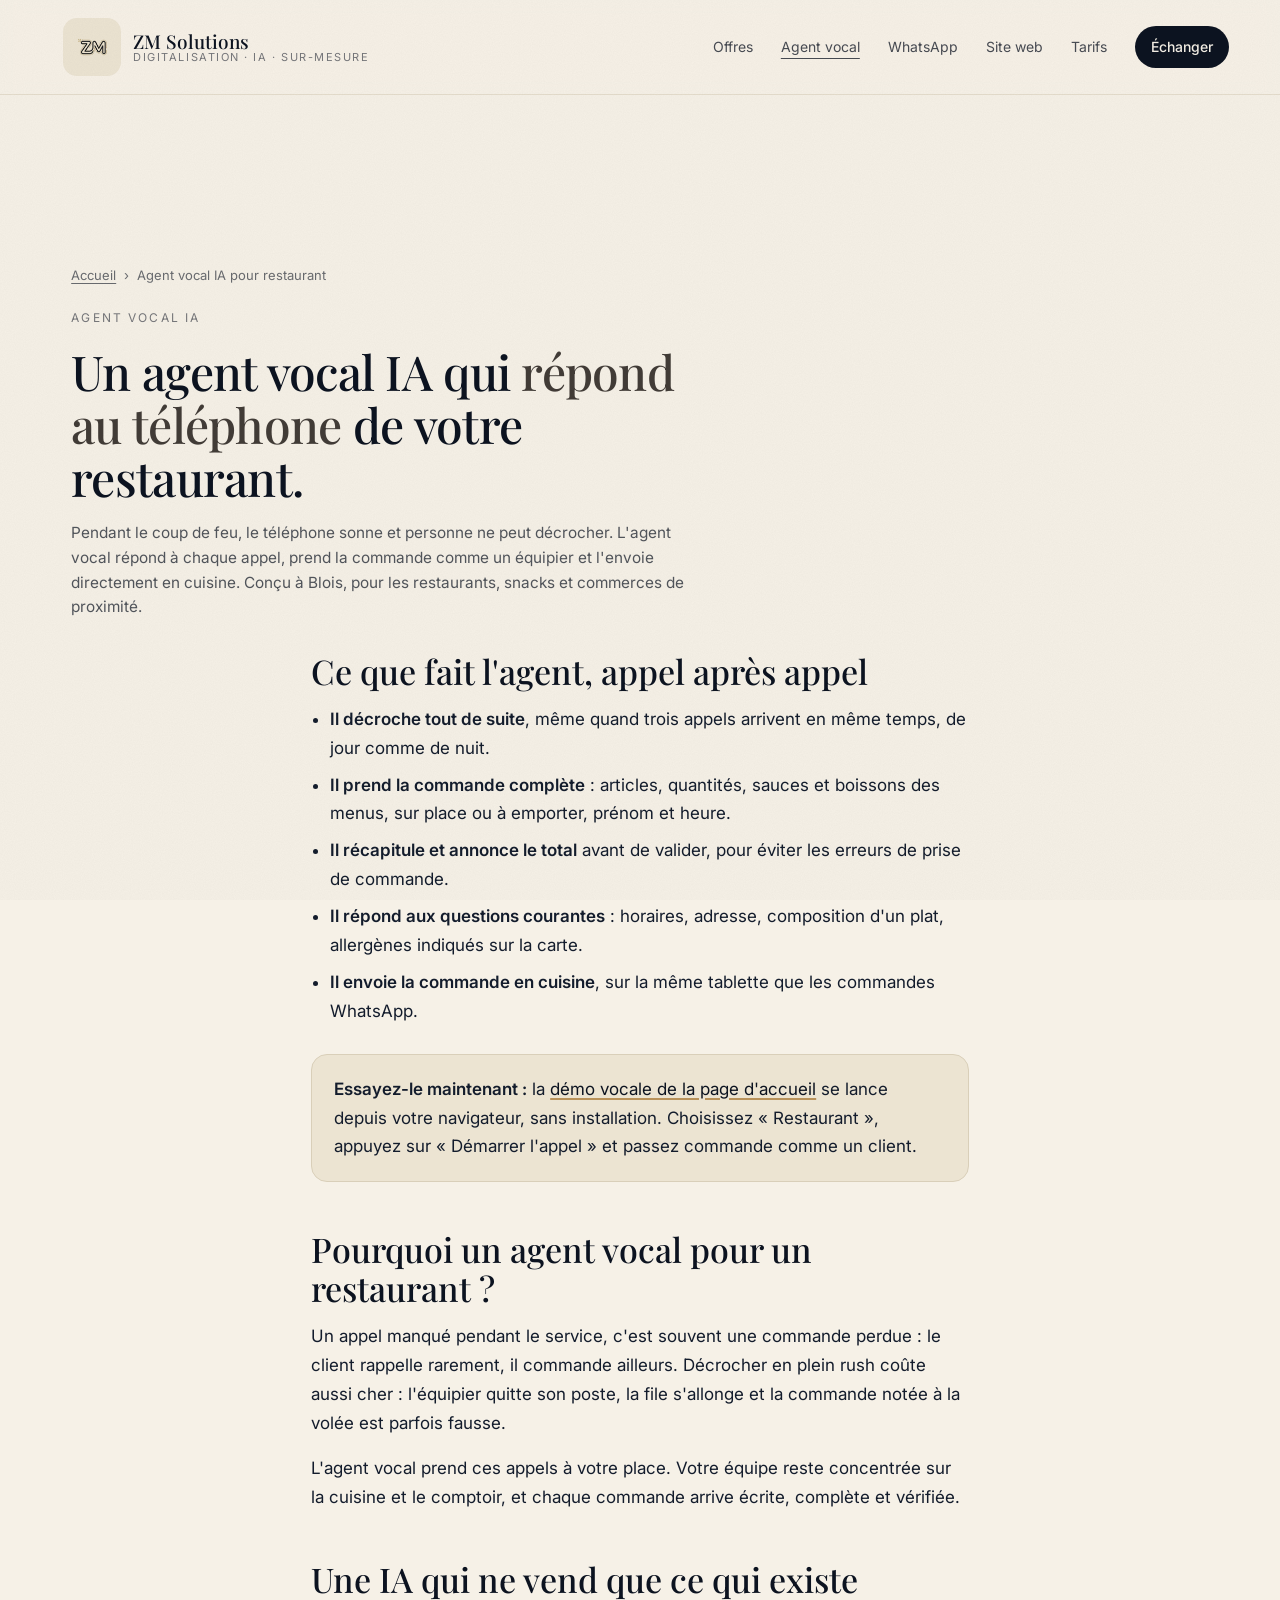
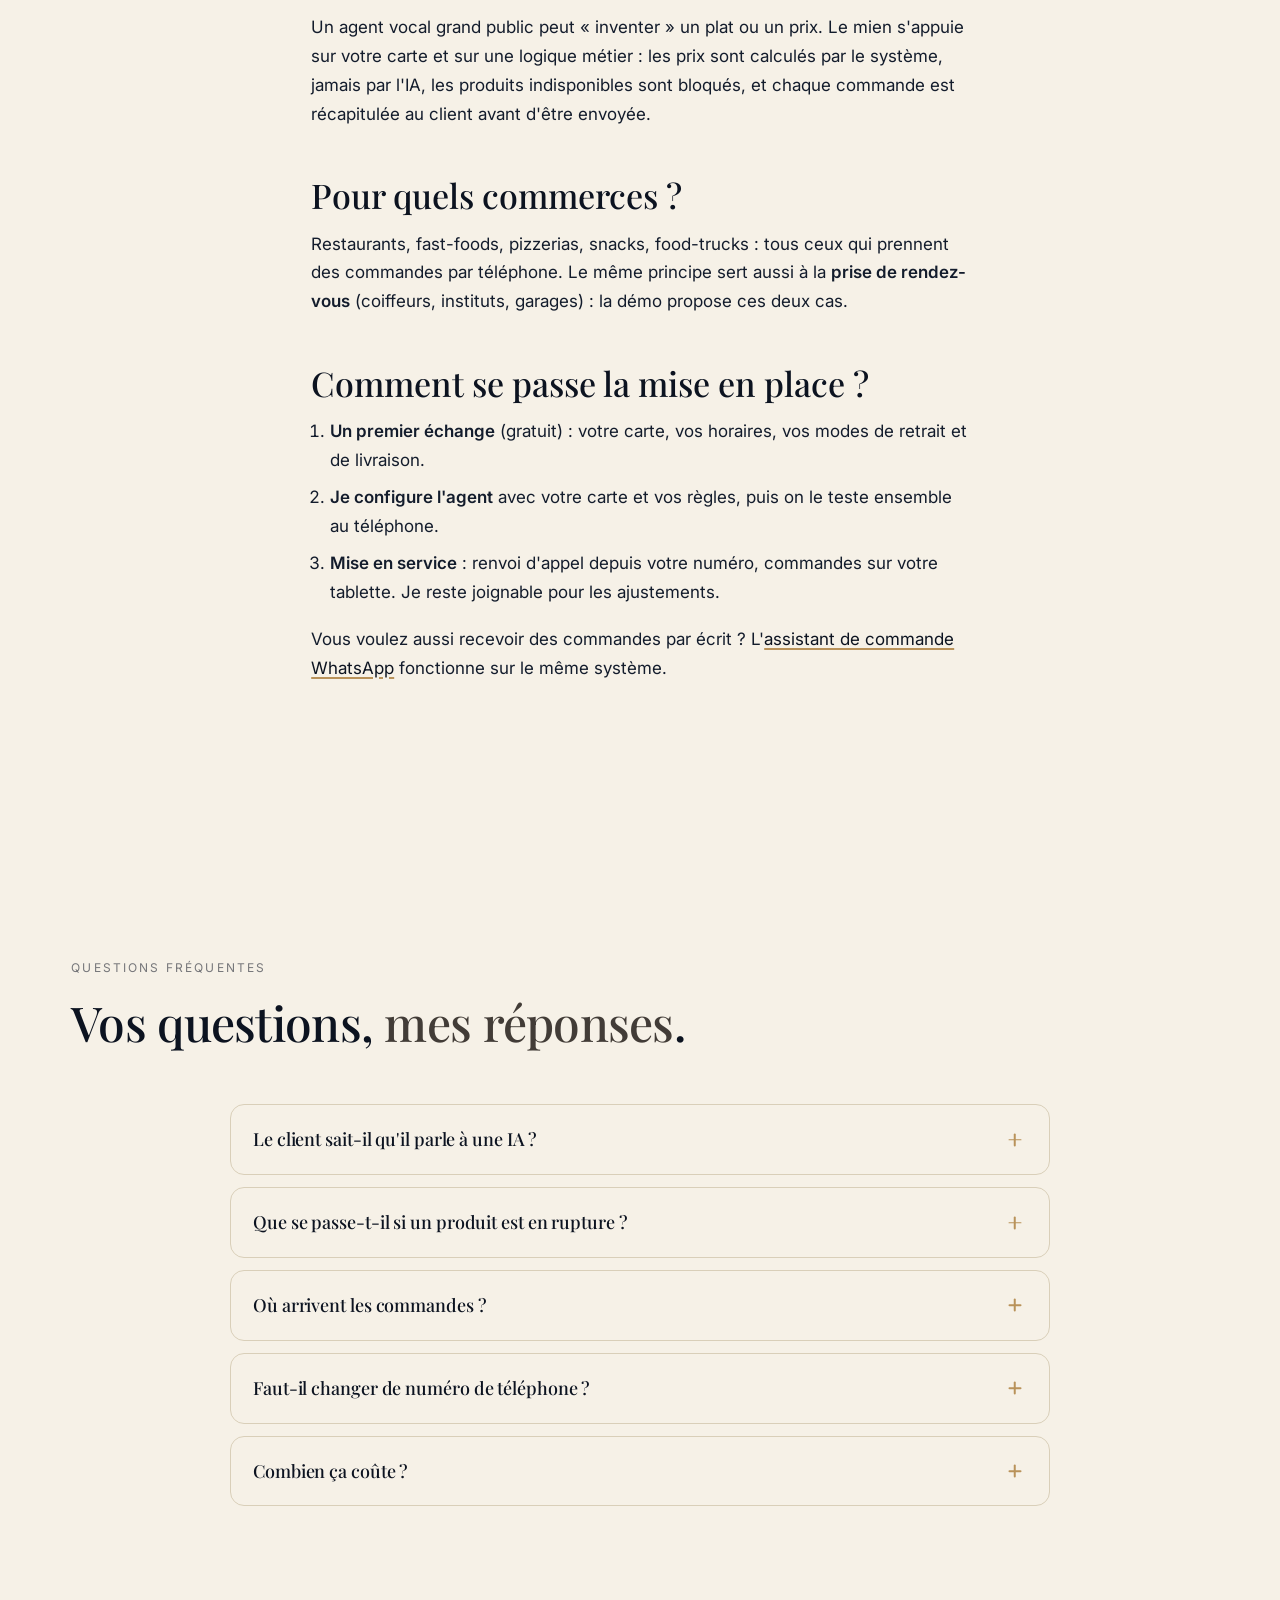
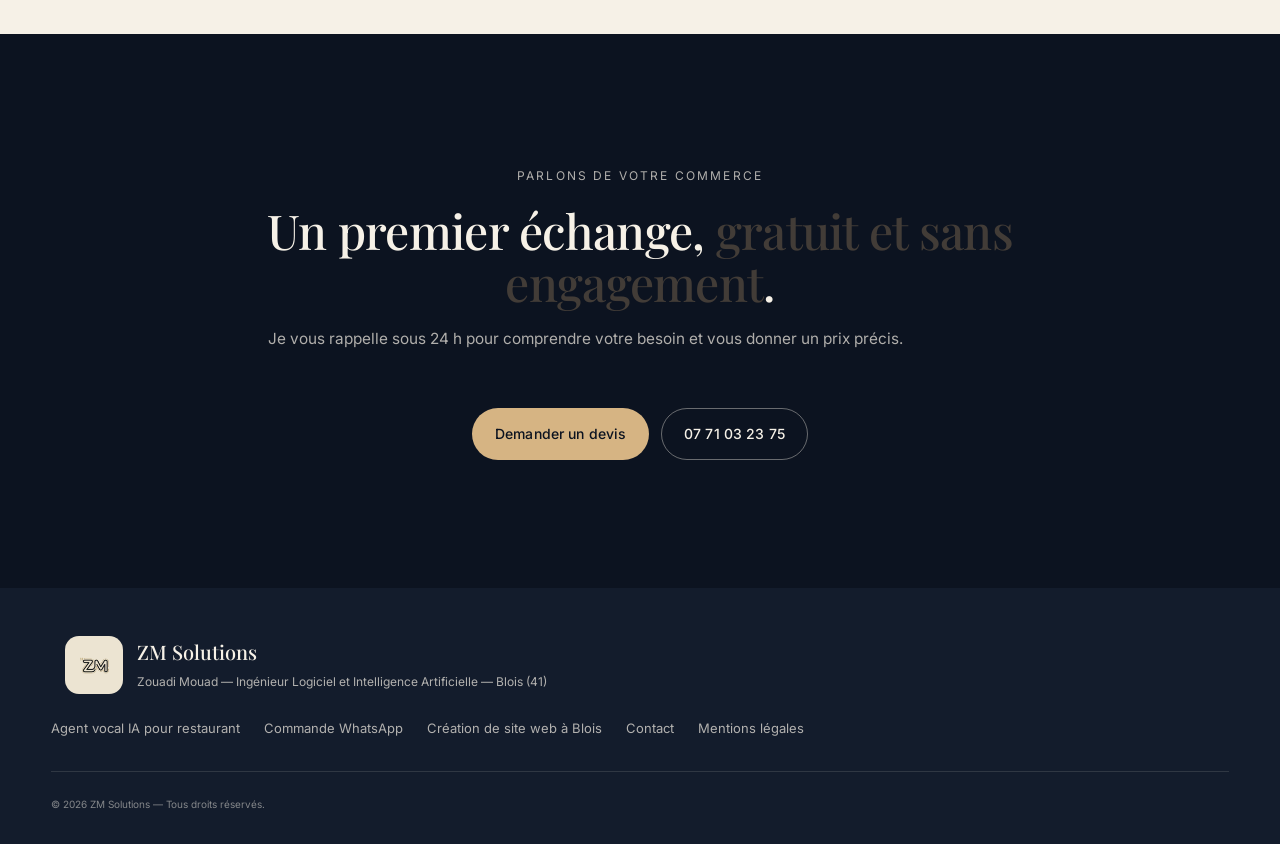
==== agent-vocal-ia-restaurant/index.html @ 65590f78 "Site: working voice demo, lighter home page, dedicated SEO pages - Voice demo: the agent's role is c" ====
<!doctype html>
<html lang="fr">
<head>
  <meta charset="utf-8" />
  <meta name="viewport" content="width=device-width, initial-scale=1" />
  <title>Agent vocal IA pour restaurant à Blois | ZM Solutions</title>
  <meta name="description" content="Un agent vocal IA qui répond au téléphone de votre restaurant 24h/24, prend les commandes et les envoie en cuisine. Démo gratuite en ligne. Blois (41)." />
  <meta name="robots" content="index, follow, max-image-preview:large" />
  <link rel="canonical" href="https://zmsolutions.fr/agent-vocal-ia-restaurant/" />
  <meta name="theme-color" content="#0c1320" />
  <meta property="og:type" content="website" />
  <meta property="og:site_name" content="ZM Solutions" />
  <meta property="og:locale" content="fr_FR" />
  <meta property="og:title" content="Agent vocal IA pour restaurant à Blois | ZM Solutions" />
  <meta property="og:description" content="Un agent vocal IA qui répond au téléphone de votre restaurant 24h/24, prend les commandes et les envoie en cuisine. Démo gratuite en ligne. Blois (41)." />
  <meta property="og:url" content="https://zmsolutions.fr/agent-vocal-ia-restaurant/" />
  <meta property="og:image" content="https://zmsolutions.fr/img/og-image.jpg" />
  <meta property="og:image:width" content="1200" />
  <meta property="og:image:height" content="630" />
  <meta name="twitter:card" content="summary_large_image" />
  <link rel="icon" href="/img/favicon-32.png" type="image/png" sizes="32x32" />
  <link rel="apple-touch-icon" href="/img/apple-touch-icon.png" />
  <link rel="preconnect" href="https://fonts.googleapis.com" />
  <link rel="preconnect" href="https://fonts.gstatic.com" crossorigin />
  <link href="https://fonts.googleapis.com/css2?family=Inter:wght@400;500;600;700&family=Playfair+Display:ital,wght@0,500;0,600;0,700;1,500&display=swap" rel="stylesheet" />
  <link rel="stylesheet" href="/styles/site.css?v=8" />
  <script type="application/ld+json">
{
  "@context": "https://schema.org",
  "@graph": [
    {
      "@type": "BreadcrumbList",
      "itemListElement": [
        {
          "@type": "ListItem",
          "position": 1,
          "name": "Accueil",
          "item": "https://zmsolutions.fr/"
        },
        {
          "@type": "ListItem",
          "position": 2,
          "name": "Agent vocal IA pour restaurant",
          "item": "https://zmsolutions.fr/agent-vocal-ia-restaurant/"
        }
      ]
    },
    {
      "@type": "Service",
      "name": "Agent vocal IA pour restaurant",
      "serviceType": "Agent vocal IA pour restaurant",
      "url": "https://zmsolutions.fr/agent-vocal-ia-restaurant/",
      "description": "Un agent vocal IA qui répond au téléphone de votre restaurant 24h/24, prend les commandes et les envoie en cuisine. Démo gratuite en ligne. Blois (41).",
      "provider": {
        "@type": "ProfessionalService",
        "name": "ZM Solutions",
        "url": "https://zmsolutions.fr/",
        "telephone": "+33771032375",
        "address": {
          "@type": "PostalAddress",
          "addressLocality": "Blois",
          "postalCode": "41000",
          "addressCountry": "FR"
        }
      },
      "areaServed": [
        {
          "@type": "City",
          "name": "Blois"
        },
        {
          "@type": "AdministrativeArea",
          "name": "Loir-et-Cher"
        },
        {
          "@type": "Country",
          "name": "France"
        }
      ]
    },
    {
      "@type": "FAQPage",
      "mainEntity": [
        {
          "@type": "Question",
          "name": "Le client sait-il qu'il parle à une IA&nbsp;?",
          "acceptedAnswer": {
            "@type": "Answer",
            "text": "Oui, et c'est voulu&nbsp;: l'agent se présente comme l'assistant du restaurant. La voix est naturelle et il comprend les phrases du quotidien («&nbsp;un menu tenders avec un coca, à emporter pour 20 h&nbsp;»). S'il ne comprend pas, il reformule ou propose de passer la main à l'équipe."
          }
        },
        {
          "@type": "Question",
          "name": "Que se passe-t-il si un produit est en rupture&nbsp;?",
          "acceptedAnswer": {
            "@type": "Answer",
            "text": "L'agent lit la carte tenue à jour. Un produit marqué indisponible n'est jamais proposé ni vendu&nbsp;: il propose une alternative de la carte."
          }
        },
        {
          "@type": "Question",
          "name": "Où arrivent les commandes&nbsp;?",
          "acceptedAnswer": {
            "@type": "Answer",
            "text": "Sur la tablette ou le téléphone de l'équipe (groupe Telegram), avec le détail, les options, le prénom et l'heure. L'équipe fait avancer la commande d'un bouton («&nbsp;prête&nbsp;», «&nbsp;récupérée&nbsp;»)."
          }
        },
        {
          "@type": "Question",
          "name": "Faut-il changer de numéro de téléphone&nbsp;?",
          "acceptedAnswer": {
            "@type": "Answer",
            "text": "Non. Votre numéro actuel renvoie vers l'agent, par exemple quand la ligne est occupée ou en dehors des heures où l'équipe décroche. Vous choisissez quand l'agent prend le relais."
          }
        },
        {
          "@type": "Question",
          "name": "Combien ça coûte&nbsp;?",
          "acceptedAnswer": {
            "@type": "Answer",
            "text": "Le prix dépend du volume d'appels et des fonctionnalités voulues. Vous pouvez acheter l'outil ou le louer au mois&nbsp;; je vous donne un prix précis après un premier échange gratuit."
          }
        }
      ]
    }
  ]
}
  </script>
</head>
<body>
  <div class="grain" aria-hidden="true"></div>

  <header class="nav" id="nav">
    <a href="/" class="nav__brand" aria-label="ZM Solutions, accueil">
      <picture><source srcset="/img/logo.webp" type="image/webp" /><img src="/img/logo.png" alt="" class="nav__logo" width="176" height="96" /></picture>
      <span class="nav__wordmark">
        <span class="nav__wordmark-main">ZM Solutions</span>
        <span class="nav__wordmark-sub">Digitalisation · IA · Sur-mesure</span>
      </span>
    </a>
    <nav class="nav__links" aria-label="Navigation principale">
      <a href="/#valeur">Offres</a>
      <a href="/agent-vocal-ia-restaurant/" aria-current="page">Agent vocal</a>
      <a href="/commande-whatsapp-restaurant/">WhatsApp</a>
      <a href="/creation-site-web-blois/">Site web</a>
      <a href="/#tarifs">Tarifs</a>
      <a href="/#contact" class="nav__cta">Échanger</a>
    </nav>
    <button class="nav__burger" aria-label="Menu" aria-expanded="false">
      <span></span><span></span><span></span>
    </button>
  </header>

  <main id="top">
    <section class="section page-hero">
      <nav class="crumbs" aria-label="Fil d'Ariane"><a href="/">Accueil</a> <span aria-hidden="true">›</span> <span>Agent vocal IA pour restaurant</span></nav>
      <span class="eyebrow">Agent vocal IA</span>
      <h1 class="section__title">Un agent vocal IA qui <em>répond au téléphone</em> de votre restaurant.</h1>
      <p class="section__sub">Pendant le coup de feu, le téléphone sonne et personne ne peut décrocher. L'agent vocal répond à chaque appel, prend la commande comme un équipier et l'envoie directement en cuisine. Conçu à Blois, pour les restaurants, snacks et commerces de proximité.</p>
    </section>

    <article class="section prose">
<h2>Ce que fait l'agent, appel après appel</h2>
      <ul>
        <li><strong>Il décroche tout de suite</strong>, même quand trois appels arrivent en même temps, de jour comme de nuit.</li>
        <li><strong>Il prend la commande complète</strong>&nbsp;: articles, quantités, sauces et boissons des menus, sur place ou à emporter, prénom et heure.</li>
        <li><strong>Il récapitule et annonce le total</strong> avant de valider, pour éviter les erreurs de prise de commande.</li>
        <li><strong>Il répond aux questions courantes</strong>&nbsp;: horaires, adresse, composition d'un plat, allergènes indiqués sur la carte.</li>
        <li><strong>Il envoie la commande en cuisine</strong>, sur la même tablette que les commandes WhatsApp.</li>
      </ul>

      <div class="callout">
        <p><strong>Essayez-le maintenant&nbsp;:</strong> la <a href="/#agent">démo vocale de la page d'accueil</a> se lance depuis votre navigateur, sans installation. Choisissez «&nbsp;Restaurant&nbsp;», appuyez sur «&nbsp;Démarrer l'appel&nbsp;» et passez commande comme un client.</p>
      </div>

      <h2>Pourquoi un agent vocal pour un restaurant&nbsp;?</h2>
      <p>Un appel manqué pendant le service, c'est souvent une commande perdue&nbsp;: le client rappelle rarement, il commande ailleurs. Décrocher en plein rush coûte aussi cher&nbsp;: l'équipier quitte son poste, la file s'allonge et la commande notée à la volée est parfois fausse.</p>
      <p>L'agent vocal prend ces appels à votre place. Votre équipe reste concentrée sur la cuisine et le comptoir, et chaque commande arrive écrite, complète et vérifiée.</p>

      <h2>Une IA qui ne vend que ce qui existe</h2>
      <p>Un agent vocal grand public peut «&nbsp;inventer&nbsp;» un plat ou un prix. Le mien s'appuie sur votre carte et sur une logique métier&nbsp;: les prix sont calculés par le système, jamais par l'IA, les produits indisponibles sont bloqués, et chaque commande est récapitulée au client avant d'être envoyée.</p>

      <h2>Pour quels commerces&nbsp;?</h2>
      <p>Restaurants, fast-foods, pizzerias, snacks, food-trucks&nbsp;: tous ceux qui prennent des commandes par téléphone. Le même principe sert aussi à la <strong>prise de rendez-vous</strong> (coiffeurs, instituts, garages)&nbsp;: la démo propose ces deux cas.</p>

      <h2>Comment se passe la mise en place&nbsp;?</h2>
      <ol>
        <li><strong>Un premier échange</strong> (gratuit)&nbsp;: votre carte, vos horaires, vos modes de retrait et de livraison.</li>
        <li><strong>Je configure l'agent</strong> avec votre carte et vos règles, puis on le teste ensemble au téléphone.</li>
        <li><strong>Mise en service</strong>&nbsp;: renvoi d'appel depuis votre numéro, commandes sur votre tablette. Je reste joignable pour les ajustements.</li>
      </ol>
      <p>Vous voulez aussi recevoir des commandes par écrit&nbsp;? L'<a href="/commande-whatsapp-restaurant/">assistant de commande WhatsApp</a> fonctionne sur le même système.</p>
    </article>

    <section class="section" id="faq">
      <div class="section__head"><span class="eyebrow">Questions fréquentes</span><h2 class="section__title">Vos questions, <em>mes réponses</em>.</h2></div>
      <div class="faq">
        <details class="faq__item">
          <summary class="faq__q">Le client sait-il qu'il parle à une IA&nbsp;? <span class="faq__icon" aria-hidden="true"></span></summary>
          <p class="faq__a">Oui, et c'est voulu&nbsp;: l'agent se présente comme l'assistant du restaurant. La voix est naturelle et il comprend les phrases du quotidien («&nbsp;un menu tenders avec un coca, à emporter pour 20 h&nbsp;»). S'il ne comprend pas, il reformule ou propose de passer la main à l'équipe.</p>
        </details>
        <details class="faq__item">
          <summary class="faq__q">Que se passe-t-il si un produit est en rupture&nbsp;? <span class="faq__icon" aria-hidden="true"></span></summary>
          <p class="faq__a">L'agent lit la carte tenue à jour. Un produit marqué indisponible n'est jamais proposé ni vendu&nbsp;: il propose une alternative de la carte.</p>
        </details>
        <details class="faq__item">
          <summary class="faq__q">Où arrivent les commandes&nbsp;? <span class="faq__icon" aria-hidden="true"></span></summary>
          <p class="faq__a">Sur la tablette ou le téléphone de l'équipe (groupe Telegram), avec le détail, les options, le prénom et l'heure. L'équipe fait avancer la commande d'un bouton («&nbsp;prête&nbsp;», «&nbsp;récupérée&nbsp;»).</p>
        </details>
        <details class="faq__item">
          <summary class="faq__q">Faut-il changer de numéro de téléphone&nbsp;? <span class="faq__icon" aria-hidden="true"></span></summary>
          <p class="faq__a">Non. Votre numéro actuel renvoie vers l'agent, par exemple quand la ligne est occupée ou en dehors des heures où l'équipe décroche. Vous choisissez quand l'agent prend le relais.</p>
        </details>
        <details class="faq__item">
          <summary class="faq__q">Combien ça coûte&nbsp;? <span class="faq__icon" aria-hidden="true"></span></summary>
          <p class="faq__a">Le prix dépend du volume d'appels et des fonctionnalités voulues. Vous pouvez acheter l'outil ou le louer au mois&nbsp;; je vous donne un prix précis après un premier échange gratuit.</p>
        </details>
      </div>
    </section>

    <section class="section section--dark page-cta">
      <div class="section__head">
        <span class="eyebrow">Parlons de votre commerce</span>
        <h2 class="section__title">Un premier échange, <em>gratuit et sans engagement</em>.</h2>
        <p class="section__sub">Je vous rappelle sous 24&nbsp;h pour comprendre votre besoin et vous donner un prix précis.</p>
      </div>
      <div class="page-cta__actions">
        <a href="/#contact" class="btn btn--primary">Demander un devis</a>
        <a href="tel:+33771032375" class="btn btn--ghost">07 71 03 23 75</a>
      </div>
    </section>
  </main>

  <footer class="footer">
    <div class="footer__top">
      <div class="footer__brand">
        <picture><source srcset="/img/logo.webp" type="image/webp" /><img src="/img/logo.png" alt="" width="176" height="96" loading="lazy" /></picture>
        <div>
          <strong>ZM Solutions</strong>
          <span>Zouadi Mouad — Ingénieur Logiciel et Intelligence Artificielle — Blois (41)</span>
        </div>
      </div>
      <nav class="footer__nav" aria-label="Pied de page">
        <a href="/agent-vocal-ia-restaurant/">Agent vocal IA pour restaurant</a>
        <a href="/commande-whatsapp-restaurant/">Commande WhatsApp</a>
        <a href="/creation-site-web-blois/">Création de site web à Blois</a>
        <a href="/#contact">Contact</a>
        <a href="/mentions-legales/">Mentions légales</a>
      </nav>
    </div>
    <div class="footer__bottom">
      <small>© <span id="year"></span> ZM Solutions — Tous droits réservés.</small>
    </div>
  </footer>
  <script type="module" src="/scripts/page.js?v=8"></script>
</body>
</html>
---- styles/site.css ----
/* Genere par tools/build.py depuis styles/main.css : ne pas modifier a la main. */
:root{--ink: #0c1320;--ink-2: #131c2c;--ink-3: #1c2740;--paper: #f6f1e7;--paper-2: #ece4d2;--line: #d9cfb9;--gold: #b9925a;--gold-2: #d6b483;--rose: #c46a5b;--green: #6b8a5a;--red: #b04a3a;--amber: #c98a2b;--serif: 'Playfair Display','EB Garamond',Georgia,serif;--sans: 'Inter',-apple-system,BlinkMacSystemFont,'Segoe UI',sans-serif;--maxw: 1240px;--pad: clamp(20px,4vw,56px);--r: 14px;--r-lg: 22px;--ease: cubic-bezier(.2,.7,.2,1)}*{box-sizing: border-box}html{scroll-behavior: smooth;-webkit-text-size-adjust: 100%;overflow-x: hidden}body{margin: 0;font-family: var(--sans);font-size: 16px;line-height: 1.6;color: var(--ink);background: var(--paper);-webkit-font-smoothing: antialiased;text-rendering: optimizeLegibility;overflow-x: hidden;width: 100%}img{max-width: 100%;height: auto;display: block}a{color: inherit;text-decoration: none}button{font-family: inherit;cursor: pointer}::selection{background: var(--ink);color: var(--paper)}.grain{pointer-events: none;position: fixed;inset: 0;z-index: 9999;opacity: .035;mix-blend-mode: multiply;background-image: url("data:image/svg+xml;utf8,<svg xmlns='http://www.w3.org/2000/svg' width='180' height='180'><filter id='n'><feTurbulence type='fractalNoise' baseFrequency='0.9' numOctaves='2' stitchTiles='stitch'/><feColorMatrix values='0 0 0 0 0  0 0 0 0 0  0 0 0 0 0  0 0 0 .9 0'/></filter><rect width='100%' height='100%' filter='url(%23n)'/></svg>")}.dot{width: 8px;height: 8px;border-radius: 50%;background: var(--ink);display: inline-block}.dot--live{background: var(--green);animation: pulse 2.2s infinite}.dot--idle{background: color-mix(in oklab,var(--ink) 30%,transparent)}.dot--call{background: var(--rose);animation: pulse 1.4s infinite}@keyframes pulse{0%{box-shadow: 0 0 0 0 color-mix(in oklab,currentColor 50%,transparent)}70%{box-shadow: 0 0 0 10px transparent}100%{box-shadow: 0 0 0 0 transparent}}.reveal{opacity: 0;transform: translateY(24px);transition: opacity .8s var(--ease),transform .8s var(--ease)}.reveal.is-in{opacity: 1;transform: none}picture{display: contents}.btn{display: inline-flex;align-items: center;gap: 10px;padding: 14px 22px;border-radius: 999px;font-size: 14px;font-weight: 500;letter-spacing: .01em;border: 1px solid transparent;transition: transform .3s var(--ease),background .3s var(--ease),color .3s var(--ease),border-color .3s var(--ease);will-change: transform}.btn:hover{transform: translateY(-1px)}.btn:active{transform: translateY(0)}.btn__icon{display: inline-flex;width: 18px;height: 18px}.btn__icon svg{width: 100%;height: 100%}.btn--primary{background: var(--ink);color: var(--paper)}.btn--primary:hover{background: var(--ink-3)}.btn--ghost{background: transparent;color: var(--ink);border-color: color-mix(in oklab,var(--ink) 25%,transparent)}.btn--ghost:hover{border-color: var(--ink)}.btn--round{padding: 14px 18px}.btn--mini{padding: 8px 12px;font-size: 12px;background: var(--ink);color: var(--paper);border-radius: 8px}.btn--mini-ghost{background: transparent;color: var(--ink);border: 1px solid var(--line)}.btn--mini-ghost:hover{border-color: var(--ink)}.btn[disabled]{opacity: .35;cursor: not-allowed}.nav{position: sticky;top: 0;z-index: 100;display: flex;align-items: center;justify-content: space-between;padding: 18px var(--pad);background: color-mix(in oklab,var(--paper) 88%,transparent);backdrop-filter: saturate(140%) blur(10px);-webkit-backdrop-filter: saturate(140%) blur(10px);border-bottom: 1px solid color-mix(in oklab,var(--line) 60%,transparent)}.nav__brand{display: flex;align-items: center;gap: 12px}.nav__logo{width: 58px;height: 58px;border-radius: 14px;background: var(--paper-2);padding: 6px;object-fit: contain}.nav__wordmark{display: flex;flex-direction: column;line-height: 1.1}.nav__wordmark-main{font-family: var(--serif);font-weight: 500;font-size: 19px}.nav__wordmark-sub{font-size: 11px;letter-spacing: .14em;text-transform: uppercase;color: color-mix(in oklab,var(--ink) 55%,transparent)}.nav__links{display: flex;align-items: center;gap: 28px}.nav__links a{font-size: 14px;position: relative;color: color-mix(in oklab,var(--ink) 75%,transparent);transition: color .25s var(--ease)}.nav__links a::after{content: "";position: absolute;left: 0;right: 0;bottom: -6px;height: 1px;background: var(--ink);transform: scaleX(0);transform-origin: left;transition: transform .35s var(--ease)}.nav__links a:hover{color: var(--ink)}.nav__links a:hover::after{transform: scaleX(1)}.nav__cta{background: var(--ink);color: var(--paper) !important;padding: 10px 16px;border-radius: 999px;font-weight: 500}.nav__cta::after{display: none}.nav__cta:hover{background: var(--ink-3)}.nav__burger{display: none;background: none;border: 0;padding: 8px;flex-direction: column;gap: 4px}.nav__burger span{width: 22px;height: 1.5px;background: var(--ink)}.section{padding: clamp(72px,10vw,140px) var(--pad);max-width: var(--maxw);margin: 0 auto}.section--wide{max-width: 1440px}.section--dark{background: var(--ink);color: var(--paper);max-width: none;padding-left: var(--pad);padding-right: var(--pad)}.section--soft{background: var(--paper-2);max-width: none}.section--dark>*,.section--soft>*{max-width: var(--maxw);margin-left: auto;margin-right: auto}.section--dark .eyebrow,.section--dark .section__sub{color: color-mix(in oklab,var(--paper) 70%,transparent)}.section__head{max-width: 760px;margin-bottom: 56px}.eyebrow{display: inline-block;font-size: 12px;letter-spacing: .18em;text-transform: uppercase;color: color-mix(in oklab,var(--ink) 55%,transparent);margin-bottom: 18px}.eyebrow--small{margin-bottom: 10px}.section__title{font-family: var(--serif);font-weight: 500;font-size: clamp(28px,4vw,48px);line-height: 1.1;letter-spacing: -0.015em;margin: 0 0 18px}.section__title em{font-style: normal;font-weight: 500;color: color-mix(in oklab,var(--ink) 65%,var(--gold))}.section__sub{font-size: clamp(15px,1.2vw,17px);color: color-mix(in oklab,var(--ink) 70%,transparent);max-width: 65ch;margin: 0}.footer{padding: 48px var(--pad) 32px;background: var(--ink-2);color: color-mix(in oklab,var(--paper) 70%,transparent)}.footer__top{display: flex;justify-content: space-between;align-items: center;gap: 24px;flex-wrap: wrap;max-width: var(--maxw);margin: 0 auto;padding-bottom: 32px;border-bottom: 1px solid color-mix(in oklab,var(--paper) 12%,transparent)}.footer__brand{display: flex;align-items: center;gap: 14px}.footer__brand img{width: 58px;height: 58px;border-radius: 14px;background: var(--paper-2);padding: 6px;object-fit: contain}.footer__brand strong{font-family: var(--serif);font-weight: 500;font-size: 20px;color: var(--paper);display: block}.footer__brand span{font-size: 12px}.footer__nav{display: flex;gap: 24px;flex-wrap: wrap}.footer__nav a{font-size: 13px;transition: color .25s var(--ease)}.footer__nav a:hover{color: var(--paper)}.footer__bottom{display: flex;justify-content: space-between;gap: 16px;flex-wrap: wrap;max-width: var(--maxw);margin: 24px auto 0;font-size: 12px;color: color-mix(in oklab,var(--paper) 50%,transparent)}.amp{font-family: var(--sans);font-style: normal;font-weight: inherit}.field{display: flex;flex-direction: column;gap: 6px}.field--full{grid-column: 1 / -1}.field label{font-size: 11px;letter-spacing: .14em;text-transform: uppercase;color: color-mix(in oklab,var(--paper) 55%,transparent)}.field input,.field textarea{background: transparent;border: 0;border-bottom: 1px solid color-mix(in oklab,var(--paper) 25%,transparent);padding: 10px 0;color: var(--paper);font: inherit;font-size: 15px;transition: border-color .25s var(--ease)}.field input:focus,.field textarea:focus{outline: none;border-bottom-color: var(--gold)}.field textarea{resize: vertical;min-height: 80px}.field input:invalid:not(:placeholder-shown){border-bottom-color: var(--rose)}.field__actions{display: flex;justify-content: space-between;align-items: center;gap: 16px;flex-wrap: wrap;margin-top: 6px}.check{display: inline-flex;gap: 10px;align-items: flex-start;font-size: 13px;cursor: pointer;color: color-mix(in oklab,var(--paper) 70%,transparent)}.check input{accent-color: var(--gold);margin-top: 2px}.modal{position: fixed;inset: 0;z-index: 1000;display: flex;align-items: center;justify-content: center;padding: 20px;visibility: hidden;opacity: 0;transition: opacity .25s var(--ease),visibility .25s}.modal.is-open{visibility: visible;opacity: 1}.modal__backdrop{position: absolute;inset: 0;background: color-mix(in oklab,var(--ink) 65%,transparent);backdrop-filter: blur(4px)}.modal__panel{position: relative;background: var(--paper);border-radius: var(--r-lg);border: 1px solid var(--line);width: 100%;max-width: 520px;max-height: calc(100vh - 40px);overflow-y: auto;box-shadow: 0 50px 100px -30px rgba(0,0,0,.4);transform: translateY(20px) scale(.98);transition: transform .3s var(--ease)}.modal.is-open .modal__panel{transform: none}.modal__head{display: flex;align-items: center;justify-content: space-between;padding: 22px 24px;border-bottom: 1px solid var(--line)}.modal__head h3{margin: 0;font-family: var(--serif);font-weight: 500;font-size: 22px;letter-spacing: -0.005em}.modal__close{width: 36px;height: 36px;border-radius: 50%;background: transparent;border: 1px solid var(--line);color: var(--ink);font-size: 22px;line-height: 1;cursor: pointer;transition: all .2s var(--ease)}.modal__close:hover{background: var(--ink);color: var(--paper);border-color: var(--ink)}.modal__form{padding: 22px 24px 24px;display: flex;flex-direction: column;gap: 16px}.modal__form .field{display: flex;flex-direction: column;gap: 6px}.modal__form .field label{font-size: 11px;letter-spacing: .12em;text-transform: uppercase;color: color-mix(in oklab,var(--ink) 60%,transparent)}.modal__form .field input{background: #fff;border: 1px solid var(--line);border-radius: 8px;padding: 10px 12px;font: inherit;font-size: 14px;color: var(--ink)}.modal__form .field input:focus{outline: 2px solid var(--ink);outline-offset: 1px;border-color: var(--ink)}.field-row{display: grid;grid-template-columns: repeat(2,minmax(0,1fr));gap: 12px}.field-row .field input{min-width: 0;width: 100%}.field-row>.field:nth-child(3){grid-column: 1 / -1}.modal__actions{display: flex;gap: 10px;justify-content: flex-end;margin-top: 4px}.demo{display: grid;grid-template-columns: minmax(240px,0.7fr) minmax(0,1.6fr);gap: clamp(24px,4vw,64px);align-items: start;margin-top: clamp(60px,8vw,100px)}.demo--stacked{grid-template-columns: 1fr}.demo--stacked .demo__intro{position: static;max-width: 720px;margin-bottom: clamp(20px,3vw,36px)}.demo__intro{position: sticky;top: 110px;align-self: start}.demo--reverse{grid-template-columns: minmax(0,1.6fr) minmax(240px,0.7fr)}.demo--reverse>.demo__intro{order: 2}.demo__intro h3{font-family: var(--serif);font-weight: 500;font-size: clamp(22px,2.4vw,28px);line-height: 1.2;margin: 0 0 14px;letter-spacing: -0.005em}.demo__intro p{color: color-mix(in oklab,var(--ink) 75%,transparent);margin: 0 0 18px}.demo__bullets{list-style: none;padding: 0;margin: 0}.demo__bullets li{font-size: 14px;padding: 8px 0;position: relative;padding-left: 22px;color: color-mix(in oklab,var(--ink) 80%,transparent)}.demo__bullets li::before{content: "→";position: absolute;left: 0;color: var(--gold);font-family: var(--serif)}.mockup{background: #fff;border-radius: var(--r-lg);border: 1px solid var(--line);box-shadow: 0 30px 60px -30px color-mix(in oklab,var(--ink) 30%,transparent),0 1px 0 0 color-mix(in oklab,var(--ink) 6%,transparent);overflow: hidden}.mockup__chrome{display: flex;align-items: center;gap: 8px;padding: 12px 16px;background: var(--paper-2);border-bottom: 1px solid var(--line);font-size: 12px;color: color-mix(in oklab,var(--ink) 55%,transparent)}.mockup__chrome span{width: 10px;height: 10px;border-radius: 50%;background: color-mix(in oklab,var(--ink) 18%,transparent)}.mockup__chrome em{font-style: normal;margin-left: 12px;letter-spacing: .04em;font-family: var(--sans)}.mockup__body{padding: clamp(14px,2.5vw,22px);overflow-x: hidden}.hero{position: relative;padding: clamp(48px,7vw,96px) var(--pad) clamp(60px,8vw,110px);max-width: var(--maxw);margin: 0 auto}.hero__grid{display: grid;grid-template-columns: 0.85fr 1.15fr;gap: clamp(32px,5vw,80px);align-items: start}.hero__media{position: sticky;top: 100px}.hero__photo{position: relative;border-radius: var(--r-lg);overflow: hidden;background: var(--ink);aspect-ratio: 4 / 5;box-shadow: 0 40px 80px -40px color-mix(in oklab,var(--ink) 50%,transparent)}.hero__photo img{width: 100%;height: 100%;object-fit: cover;filter: contrast(1.02) saturate(0.95);transition: transform 1.2s var(--ease)}.hero__photo:hover img{transform: scale(1.03)}.hero__photo-frame{position: absolute;inset: 14px;border: 1px solid color-mix(in oklab,var(--paper) 40%,transparent);border-radius: calc(var(--r-lg) - 6px);pointer-events: none;mix-blend-mode: overlay}.hero__signature{margin-top: 22px;padding-left: 4px;display: flex;flex-direction: column;gap: 2px}.hero__sig-line{font-family: var(--serif);font-style: normal;font-weight: 500;font-size: 28px;letter-spacing: -0.01em;color: var(--ink)}.hero__sig-sub{font-size: 11px;letter-spacing: .18em;text-transform: uppercase;color: color-mix(in oklab,var(--ink) 55%,transparent)}.hero__content{min-width: 0}.hero__meta{display: inline-flex;align-items: center;gap: 10px;font-size: 12px;letter-spacing: .14em;text-transform: uppercase;color: color-mix(in oklab,var(--ink) 60%,transparent);margin-bottom: 24px}.hero__title{font-family: var(--serif);font-weight: 500;font-size: clamp(32px,4.8vw,56px);line-height: 1.1;letter-spacing: -0.015em;margin: 0 0 22px}.hero__title em{font-style: italic;font-weight: 400;color: color-mix(in oklab,var(--ink) 70%,var(--gold))}.hero__title .hl{background: linear-gradient(180deg,transparent 62%,color-mix(in oklab,var(--gold) 35%,transparent) 62%);padding: 0 .08em}.hero__lede{max-width: 60ch;font-size: clamp(15px,1.2vw,17px);color: color-mix(in oklab,var(--ink) 78%,transparent);margin: 0 0 14px}.hero__lede strong{color: var(--ink);font-weight: 600}.hero__lede em{font-style: normal;color: color-mix(in oklab,var(--ink) 70%,var(--gold))}.hero__columns{display: grid;grid-template-columns: 1fr 1fr;gap: 40px;margin: 36px 0 32px;padding-top: 32px;border-top: 1px solid var(--line)}.hero__ctas{display: flex;flex-wrap: wrap;gap: 12px}.timeline{list-style: none;padding: 0;margin: 0}.timeline li{position: relative;padding: 12px 0 12px 22px;border-bottom: 1px dashed color-mix(in oklab,var(--line) 80%,transparent)}.timeline li:last-child{border-bottom: 0}.timeline li::before{content: "";position: absolute;left: 0;top: 20px;width: 8px;height: 8px;border-radius: 50%;background: var(--gold);box-shadow: 0 0 0 4px color-mix(in oklab,var(--gold) 20%,transparent)}.timeline__date{display: block;font-size: 11px;letter-spacing: .14em;text-transform: uppercase;color: color-mix(in oklab,var(--ink) 55%,transparent);margin-bottom: 4px}.timeline strong{display: block;font-size: 14px;font-weight: 600}.timeline span:not(.timeline__date){display: block;font-size: 13px;color: color-mix(in oklab,var(--ink) 65%,transparent)}.skills{display: flex;flex-direction: column;gap: 18px}.skills__group h4{margin: 0 0 8px;font-family: var(--sans);font-size: 13px;font-weight: 500;color: var(--ink)}.skills__chips{display: flex;flex-wrap: wrap;gap: 6px}.skills__chips span{display: inline-flex;align-items: center;padding: 5px 11px;border-radius: 999px;font-size: 12px;background: var(--paper);border: 1px solid var(--line);color: color-mix(in oklab,var(--ink) 80%,transparent);transition: all .25s var(--ease)}.skills__chips span:hover{background: var(--ink);color: var(--paper);border-color: var(--ink)}.skills__chips--soft span{background: transparent;font-style: italic;font-family: var(--serif);font-size: 14px;border-color: color-mix(in oklab,var(--gold) 50%,var(--line));color: var(--ink)}.cards{display: grid;gap: 20px;grid-template-columns: repeat(3,1fr);grid-auto-rows: min-content}.cards--4{grid-template-columns: repeat(4,1fr)}@supports (grid-template-rows: subgrid){.cards{grid-template-rows: auto auto 1fr auto auto auto}.card{display: grid;grid-row: span 6;grid-template-rows: subgrid;row-gap: 0}.card__list{display: grid;grid-row: 4 / span 3;grid-template-rows: subgrid;margin: 0}}.cards__more{margin: 32px auto 0;max-width: 60ch;text-align: center;font-size: 14px;color: color-mix(in oklab,var(--ink) 60%,transparent)}.cards__more em{font-family: var(--serif);font-style: italic;font-size: 18px;color: var(--ink)}.card{position: relative;background: var(--paper);border: 1px solid var(--line);border-radius: var(--r-lg);padding: 28px 24px 24px;transition: transform .4s var(--ease),border-color .4s var(--ease),box-shadow .4s var(--ease);display: flex;flex-direction: column}.card:hover{transform: translateY(-4px);border-color: var(--ink);box-shadow: 0 30px 60px -30px color-mix(in oklab,var(--ink) 30%,transparent)}.card__num{font-family: var(--serif);font-size: 14px;color: var(--gold);margin-bottom: 14px;letter-spacing: .1em}.card h3{font-family: var(--serif);font-weight: 500;font-size: 24px;letter-spacing: -0.005em;margin: 0 0 10px;line-height: 1.2}.card p{color: color-mix(in oklab,var(--ink) 75%,transparent);margin: 0 0 18px;font-size: 14.5px;line-height: 1.55}.card__list{list-style: none;padding: 0;margin: auto 0 0;border-top: 1px solid var(--line)}.card__list li{font-size: 14px;padding: 12px 0;border-bottom: 1px dashed color-mix(in oklab,var(--line) 80%,transparent);position: relative;padding-left: 26px;color: color-mix(in oklab,var(--ink) 80%,transparent);display: flex;align-items: center;min-height: 52px;line-height: 1.4}.card__list li::before{content: "";position: absolute;left: 0;top: 50%;width: 16px;height: 1px;background: var(--gold)}.card__list li:last-child{border-bottom: 0}.agent{background: var(--ink-2);border: 1px solid color-mix(in oklab,var(--paper) 12%,transparent);border-radius: var(--r-lg);padding: 28px}.agent__choices{display: flex;flex-wrap: wrap;gap: 10px;margin-bottom: 24px}.chip{background: transparent;color: color-mix(in oklab,var(--paper) 70%,transparent);border: 1px solid color-mix(in oklab,var(--paper) 18%,transparent);padding: 10px 16px;border-radius: 999px;font-size: 13px;transition: all .25s var(--ease)}.chip:hover{color: var(--paper);border-color: color-mix(in oklab,var(--paper) 40%,transparent)}.chip.is-active{background: var(--paper);color: var(--ink);border-color: var(--paper)}.agent__panel{display: grid;grid-template-columns: 1fr 1fr;gap: 24px}.agent__phone{background: var(--ink-3);border-radius: var(--r);padding: 28px;display: flex;flex-direction: column;gap: 22px;border: 1px solid color-mix(in oklab,var(--paper) 8%,transparent)}.agent__status{display: flex;align-items: center;gap: 10px;font-size: 12px;letter-spacing: .14em;text-transform: uppercase;color: color-mix(in oklab,var(--paper) 65%,transparent)}.agent__timer{margin-left: auto;font-variant-numeric: tabular-nums;font-family: var(--serif);font-size: 16px;color: var(--paper)}.agent__visual{flex: 1;display: flex;flex-direction: column;align-items: center;justify-content: center;text-align: center;gap: 14px;padding: 30px 10px;background: radial-gradient(ellipse at center,color-mix(in oklab,var(--gold) 12%,transparent) 0%,transparent 70%),var(--ink-2);border-radius: var(--r);min-height: 220px}.wave{width: 100%;max-width: 280px;height: 80px}.wave rect{fill: var(--gold-2);transition: height .12s var(--ease),y .12s var(--ease),opacity .25s var(--ease);opacity: .35}.agent.is-active .wave rect,.agent.is-listening .wave rect{opacity: 1}.agent__shop{font-family: var(--serif);font-size: 22px;color: var(--paper)}.agent__caption{font-size: 14px;color: color-mix(in oklab,var(--paper) 65%,transparent);max-width: 32ch}.agent__controls{display: flex;gap: 10px;justify-content: center}.agent__controls .btn--primary{background: var(--gold);color: var(--ink)}.agent__controls .btn--primary:hover{background: var(--gold-2)}.agent__controls .btn--ghost{color: var(--paper);border-color: color-mix(in oklab,var(--paper) 25%,transparent)}.agent__controls .btn--ghost:hover{border-color: var(--paper)}.agent__transcript{background: var(--ink-3);border: 1px solid color-mix(in oklab,var(--paper) 8%,transparent);border-radius: var(--r);padding: 22px;height: 100%;min-height: 360px;overflow-y: auto;display: flex;flex-direction: column;gap: 14px;scroll-behavior: smooth}.agent__placeholder{margin: auto;text-align: center;color: color-mix(in oklab,var(--paper) 50%,transparent)}.agent__placeholder small{display: block;margin-top: 8px;font-size: 11px;opacity: .7}.bubble{max-width: 85%;padding: 12px 16px;border-radius: 14px;font-size: 14px;line-height: 1.5;animation: bubbleIn .4s var(--ease) both}@keyframes bubbleIn{from{opacity: 0;transform: translateY(8px)}to{opacity: 1;transform: translateY(0)}}.bubble--ai{align-self: flex-start;background: color-mix(in oklab,var(--paper) 92%,var(--gold));color: var(--ink);border-bottom-left-radius: 4px}.bubble--user{align-self: flex-end;background: color-mix(in oklab,var(--ink) 70%,var(--paper));color: var(--paper);border-bottom-right-radius: 4px;border: 1px solid color-mix(in oklab,var(--paper) 15%,transparent)}.bubble__role{display: block;font-size: 10px;letter-spacing: .14em;text-transform: uppercase;opacity: .55;margin-bottom: 4px}.bubble__text{display: block;white-space: pre-wrap;word-break: break-word}.bubble--typing{padding: 14px 16px}.bubble--typing span{display: inline-block;width: 6px;height: 6px;margin: 0 2px;border-radius: 50%;background: currentColor;opacity: .35;animation: typing 1.2s infinite}.bubble--typing span:nth-child(2){animation-delay: .15s}.bubble--typing span:nth-child(3){animation-delay: .3s}@keyframes typing{0%,60%,100%{transform: translateY(0);opacity: .35}30%{transform: translateY(-3px);opacity: 1}}.agent__note{margin: 22px 0 0;font-size: 12px;text-align: center;color: color-mix(in oklab,var(--paper) 50%,transparent)}.wa{display: grid;grid-template-columns: minmax(0,1.1fr) minmax(0,.9fr);gap: clamp(28px,5vw,72px);align-items: center}.wa__steps{list-style: none;counter-reset: wa;padding: 0;margin: 0 0 32px;display: grid;gap: 14px}.wa__steps li{counter-increment: wa;position: relative;padding-left: 46px;color: color-mix(in oklab,var(--ink) 75%,transparent);line-height: 1.55}.wa__steps li::before{content: counter(wa);position: absolute;left: 0;top: -2px;width: 30px;height: 30px;border-radius: 50%;display: grid;place-items: center;font-family: var(--serif);font-size: 15px;color: var(--ink);background: var(--paper-2);border: 1px solid var(--line)}.wa__steps strong{color: var(--ink);font-weight: 600}.wa__actions{display: flex;flex-wrap: wrap;align-items: center;gap: 14px 22px}.wa__open svg{width: 20px;height: 20px}.wa__web{font-size: 14px;color: color-mix(in oklab,var(--ink) 65%,transparent);text-decoration: underline;text-underline-offset: 3px;text-decoration-color: var(--gold)}.wa__web:hover{color: var(--ink)}.wa__qr{margin: 30px 0 0;display: flex;align-items: center;gap: 18px}.wa__qr svg{width: 132px;height: 132px;flex: none;padding: 12px;background: #fff;border-radius: var(--r);border: 1px solid var(--line);box-shadow: 0 10px 30px rgba(12,19,32,.08)}.wa__qr figcaption{max-width: 190px;font-size: 14px;line-height: 1.5;color: color-mix(in oklab,var(--ink) 65%,transparent)}.wa__note{margin-top: 28px;padding-top: 20px;border-top: 1px solid var(--line);font-size: 13px;line-height: 1.6;color: color-mix(in oklab,var(--ink) 58%,transparent)}.wa__phone{justify-self: center;width: min(100%,360px);background: #efe7da;border: 8px solid var(--ink);border-radius: 34px;overflow: hidden;box-shadow: 0 30px 60px rgba(12,19,32,.18)}.wa__bar{display: flex;align-items: center;gap: 10px;padding: 14px 16px;background: var(--ink);color: var(--paper);font-size: 14px}.wa__bar small{display: block;font-size: 11px;opacity: .65}.wa__avatar{width: 34px;height: 34px;border-radius: 50%;display: grid;place-items: center;background: var(--gold);color: var(--ink);font-size: 12px;font-weight: 700}.wa__chat{padding: 16px 12px 20px;display: grid;gap: 8px}.msg{margin: 0;max-width: 86%;padding: 9px 12px;border-radius: 12px 12px 12px 4px;background: #fff;color: #1c1c1c;font-size: 13.5px;line-height: 1.45;box-shadow: 0 1px 1px rgba(0,0,0,.06)}.msg--me{justify-self: end;background: #d9f4c7;border-radius: 12px 12px 4px 12px}.msg__btn,.msg__btns span{display: block;margin-top: 8px;padding-top: 7px;border-top: 1px solid #ececec;text-align: center;color: #0b7a62;font-weight: 600;font-size: 13px}.msg__btns{display: block}.msg__btns span + span{margin-top: 0}@media (prefers-reduced-motion: no-preference){.wa__chat .msg{animation: waIn .5s var(--ease) both}.wa__chat .msg:nth-child(2){animation-delay: .15s}.wa__chat .msg:nth-child(3){animation-delay: .3s}.wa__chat .msg:nth-child(4){animation-delay: .45s}.wa__chat .msg:nth-child(5){animation-delay: .6s}.wa__chat .msg:nth-child(6){animation-delay: .75s}}@keyframes waIn{from{opacity: 0;transform: translateY(8px)}}@media (max-width: 860px){.wa{grid-template-columns: 1fr}.wa__phone{order: -1}}@media (hover: none) and (pointer: coarse){.wa__qr,.wa__web{display: none}.wa__open{width: 100%;justify-content: center}}.mockup--shop .mockup__body{padding: 0}.shop__body{background: #fff}.shop__hero{display: grid;grid-template-columns: 1.5fr 1fr;gap: 24px;padding: 28px 28px 22px;align-items: center;border-bottom: 1px solid var(--line);background: linear-gradient(115deg,rgba(246,241,231,.92),rgba(246,241,231,.55)),url("/img/shop-hero.jpg") center/cover;background: linear-gradient(115deg,rgba(246,241,231,.92),rgba(246,241,231,.55)),image-set(url("/img/shop-hero.webp") type("image/webp"),url("/img/shop-hero.jpg") type("image/jpeg")) center/cover}.shop__eyebrow{display: inline-block;margin-bottom: 6px;font-size: 11px;letter-spacing: .2em;text-transform: uppercase;color: var(--gold)}.shop__hero h4{font-family: var(--serif);font-weight: 500;font-size: clamp(24px,3vw,32px);margin: 0 0 8px;line-height: 1.1;letter-spacing: -0.01em}.shop__hero p{font-size: 14px;margin: 0;max-width: 50ch;color: color-mix(in oklab,var(--ink) 75%,transparent)}.shop__hero-meta{display: flex;gap: 16px;justify-content: flex-end;flex-wrap: wrap}.shop__hero-meta>div{background: rgba(255,255,255,.85);border: 1px solid var(--line);border-radius: 10px;padding: 12px 16px;min-width: 110px;text-align: center;backdrop-filter: blur(4px)}.shop__hero-meta strong{display: block;font-family: var(--serif);font-weight: 500;font-size: 22px}.shop__hero-meta span{font-size: 11px;letter-spacing: .08em;color: color-mix(in oklab,var(--ink) 55%,transparent)}.shop__cats{display: flex;gap: 8px;flex-wrap: wrap;padding: 14px 28px;background: var(--paper-2);border-bottom: 1px solid var(--line)}.shop__cat{background: transparent;border: 1px solid var(--line);color: var(--ink);padding: 7px 14px;border-radius: 999px;font-size: 13px;cursor: pointer;transition: all .2s var(--ease)}.shop__cat:hover{border-color: var(--ink)}.shop__cat.is-active{background: var(--ink);color: var(--paper);border-color: var(--ink)}.shop__layout{display: block}.shop__menu{display: grid;grid-template-columns: repeat(auto-fill,minmax(200px,1fr));gap: 16px;padding: 22px 24px 28px}.shop-item{display: flex;flex-direction: column;background: #fff;border: 1px solid var(--line);border-radius: 12px;overflow: hidden;position: relative;transition: transform .3s var(--ease),box-shadow .3s var(--ease),border-color .3s var(--ease)}.shop-item:hover{transform: translateY(-4px);border-color: var(--ink);box-shadow: 0 24px 40px -24px rgba(0,0,0,.18)}.shop-item__img{aspect-ratio: 4 / 3;width: 100%;position: relative;background-color: color-mix(in oklab,var(--paper) 70%,var(--gold));background-image: linear-gradient(135deg,color-mix(in oklab,var(--paper) 60%,white),var(--paper));background-size: cover;background-position: center;background-repeat: no-repeat;border-bottom: 1px solid var(--line)}.shop-item__tag{position: absolute;top: 10px;left: 10px;background: var(--ink);color: var(--paper);font-size: 10px;letter-spacing: .12em;text-transform: uppercase;padding: 4px 8px;border-radius: 999px}.shop-item__tag--veg{background: var(--green)}.shop-item__body{padding: 12px 14px 14px;display: flex;flex-direction: column;gap: 6px;flex: 1}.shop-item__name{font-family: var(--serif);font-weight: 500;font-size: 16px;line-height: 1.2;letter-spacing: -0.005em}.shop-item__desc{font-size: 12.5px;line-height: 1.45;flex: 1;color: color-mix(in oklab,var(--ink) 65%,transparent)}.shop-item__foot{display: flex;align-items: center;justify-content: space-between;margin-top: 4px}.shop-item__price{font-family: var(--serif);font-weight: 500;font-size: 16px;font-variant-numeric: tabular-nums}.shop-item__add{background: var(--ink);color: var(--paper);border: 0;width: 32px;height: 32px;border-radius: 50%;font-size: 18px;line-height: 1;cursor: pointer;transition: all .2s var(--ease);display: inline-flex;align-items: center;justify-content: center}.shop-item__add:hover{background: var(--gold);transform: scale(1.08)}.shop-item.is-just-added{animation: itemAdded .5s var(--ease)}@keyframes itemAdded{0%,100%{transform: translateY(0)}50%{transform: translateY(-6px);box-shadow: 0 30px 50px -20px color-mix(in oklab,var(--gold) 40%,transparent)}}.shop__cart{background: var(--paper);border-top: 1px solid var(--line);display: flex;flex-direction: column}.shop__cart-head{display: flex;align-items: center;justify-content: space-between;padding: 16px 18px;border-bottom: 1px solid var(--line);font-family: var(--serif);font-size: 17px;font-weight: 500}.shop__cart-count{display: inline-flex;align-items: center;justify-content: center;min-width: 24px;height: 24px;padding: 0 8px;background: var(--ink);color: var(--paper);border-radius: 999px;font-family: var(--sans);font-size: 12px;font-weight: 500}.shop__cart-body{flex: 1;padding: 12px 18px;display: flex;flex-direction: column;gap: 10px;min-height: 120px}.shop__cart-empty{margin: auto 0;padding: 20px 0;text-align: center;font-size: 13px;color: color-mix(in oklab,var(--ink) 50%,transparent)}.cart-line{display: grid;grid-template-columns: 44px 1fr auto;gap: 10px;align-items: center;font-size: 13px}.cart-line__img{width: 44px;height: 44px;border-radius: 8px;background-size: cover;background-position: center;background-color: var(--paper-2);flex-shrink: 0}.cart-line__name{line-height: 1.3}.cart-line__name small{display: block;margin-top: 2px;color: color-mix(in oklab,var(--ink) 55%,transparent);font-size: 11px}.cart-line__qty{display: inline-flex;align-items: center;gap: 6px}.cart-line__qty button{width: 22px;height: 22px;border: 1px solid var(--line);background: #fff;border-radius: 50%;font-size: 14px;line-height: 1;cursor: pointer;color: var(--ink);display: inline-flex;align-items: center;justify-content: center;transition: all .2s var(--ease)}.cart-line__qty button:hover{background: var(--ink);color: var(--paper);border-color: var(--ink)}.cart-line__qty span{min-width: 18px;text-align: center;font-variant-numeric: tabular-nums}.shop__cart-foot{border-top: 1px solid var(--line);padding: 14px 18px 16px;display: flex;flex-direction: column;gap: 10px}.shop__cart-total{display: flex;justify-content: space-between;align-items: baseline}.shop__cart-total span{font-size: 11px;letter-spacing: .14em;text-transform: uppercase;color: color-mix(in oklab,var(--ink) 55%,transparent)}.shop__cart-total strong{font-family: var(--serif);font-weight: 500;font-size: 22px;font-variant-numeric: tabular-nums}.shop__cart-cta{width: 100%;padding: 12px}.shop__cart-cta:disabled{opacity: .4;cursor: not-allowed}.shop__cart-note{margin: 0;text-align: center;font-size: 11px;color: color-mix(in oklab,var(--ink) 50%,transparent)}.shop__toast{position: absolute;bottom: 20px;left: 50%;z-index: 10;transform: translateX(-50%) translateY(20px);background: var(--ink);color: var(--paper);padding: 10px 18px;border-radius: 999px;font-size: 13px;opacity: 0;pointer-events: none;transition: all .35s var(--ease)}.shop__toast.is-visible{opacity: 1;transform: translateX(-50%) translateY(0)}.pricing{display: flex;flex-direction: column}.pricing__grid{display: grid;grid-template-columns: 1fr 1fr;gap: 24px;width: 100%;max-width: 880px;margin: 0 auto}.pricing__card{display: flex;flex-direction: column;background: var(--paper);border: 1px solid var(--line);border-radius: var(--r-lg);padding: clamp(28px,3vw,40px)}.pricing__card--featured{background: var(--ink-2);border-color: var(--gold);color: var(--paper)}.pricing__card-head{min-height: 124px;margin-bottom: 28px;display: flex;flex-direction: column;justify-content: flex-start}.pricing__name{font-family: var(--serif);font-size: clamp(22px,2.2vw,28px);font-weight: 500;line-height: 1.15;margin: 0 0 10px}.pricing__target{font-size: 14px;line-height: 1.5;color: color-mix(in oklab,var(--ink) 55%,transparent);margin: 0}.pricing__card--featured .pricing__target{color: color-mix(in oklab,var(--paper) 65%,transparent)}.pricing__from{margin: 8px 0 0;font-size: 14px;color: color-mix(in oklab,var(--ink) 65%,transparent)}.pricing__from strong{font-family: var(--serif);font-size: 18px;font-weight: 600;color: var(--ink)}.pricing__card--featured .pricing__from{color: color-mix(in oklab,var(--paper) 70%,transparent)}.pricing__card--featured .pricing__from strong{color: var(--gold-2)}.pricing__list{list-style: none;margin: 0 0 32px;padding: 24px 0 0;border-top: 1px solid var(--line);display: flex;flex-direction: column;gap: 14px;flex: 1;font-size: 15px;line-height: 1.45}.pricing__card--featured .pricing__list{border-top-color: color-mix(in oklab,var(--paper) 18%,transparent)}.pricing__list li{position: relative;padding-left: 26px}.pricing__list li::before{content: "✓";position: absolute;left: 0;top: 0;color: var(--gold);font-weight: 700}.pricing__card .btn{width: 100%;justify-content: center;text-align: center}@media (max-width: 720px){.pricing__grid{grid-template-columns: 1fr}}.faq{max-width: 820px;margin: 0 auto;display: flex;flex-direction: column;gap: 12px}.faq__item{background: var(--paper);border: 1px solid var(--line);border-radius: var(--r);overflow: hidden;transition: border-color .3s var(--ease),box-shadow .3s var(--ease)}.faq__item[open]{border-color: var(--ink);box-shadow: 0 24px 50px -34px color-mix(in oklab,var(--ink) 35%,transparent)}.faq__q{list-style: none;cursor: pointer;display: flex;align-items: center;gap: 16px;padding: 20px 22px;font-family: var(--serif);font-size: 18px;font-weight: 500;letter-spacing: -0.005em;color: var(--ink)}.faq__q::-webkit-details-marker{display: none}.faq__q:hover{color: var(--gold)}.faq__icon{margin-left: auto;flex-shrink: 0;width: 24px;height: 24px;position: relative}.faq__icon::before,.faq__icon::after{content: "";position: absolute;top: 50%;left: 50%;width: 13px;height: 1.5px;border-radius: 2px;background: var(--gold);transform: translate(-50%,-50%);transition: transform .3s var(--ease),opacity .3s var(--ease)}.faq__icon::after{transform: translate(-50%,-50%) rotate(90deg)}.faq__item[open] .faq__icon::after{opacity: 0;transform: translate(-50%,-50%) rotate(0)}.faq__a{padding: 0 22px 22px;margin: 0;font-size: 14.5px;line-height: 1.65;color: color-mix(in oklab,var(--ink) 72%,transparent)}.faq__a strong{color: var(--ink);font-weight: 600}.faq__more{margin: 30px auto 0;max-width: 60ch;text-align: center;font-size: 14px;color: color-mix(in oklab,var(--ink) 60%,transparent)}.faq__more a{color: var(--ink);text-decoration: underline;text-underline-offset: 3px}.quotes{display: grid;gap: 24px;grid-template-columns: repeat(3,1fr)}.quote{margin: 0;background: var(--paper);border: 1px solid var(--line);border-radius: var(--r-lg);padding: 32px 28px;display: flex;flex-direction: column;gap: 18px}.quote__logo{width: 56px;height: 56px;color: var(--gold)}.quote__logo svg{width: 100%;height: 100%}.quote blockquote{margin: 0;font-family: var(--serif);font-style: italic;font-size: 18px;line-height: 1.4;letter-spacing: -0.01em;color: var(--ink)}.quote figcaption{display: flex;flex-direction: column;gap: 2px}.quote figcaption strong{font-weight: 600;font-size: 14px}.quote figcaption span{font-size: 12px;color: color-mix(in oklab,var(--ink) 55%,transparent)}.contact{display: grid;grid-template-columns: 1fr 1.1fr;gap: clamp(32px,5vw,80px);align-items: start}.contact .section__title{color: var(--paper)}.contact__intro p{color: color-mix(in oklab,var(--paper) 75%,transparent);max-width: 50ch}.contact__channels{list-style: none;padding: 0;margin: 28px 0 0;border-top: 1px solid color-mix(in oklab,var(--paper) 18%,transparent)}.contact__channels li{display: flex;gap: 16px;padding: 14px 0;border-bottom: 1px solid color-mix(in oklab,var(--paper) 12%,transparent);font-size: 14px}.contact__channels span:first-child{width: 90px;flex-shrink: 0;font-size: 11px;letter-spacing: .14em;text-transform: uppercase;color: color-mix(in oklab,var(--paper) 55%,transparent);padding-top: 2px}.contact__channels a:hover{color: var(--gold-2)}.contact__form{background: color-mix(in oklab,var(--paper) 6%,var(--ink));border: 1px solid color-mix(in oklab,var(--paper) 12%,transparent);border-radius: var(--r-lg);padding: 32px;display: grid;grid-template-columns: 1fr 1fr;gap: 18px}.field__actions .btn--primary{background: var(--gold);color: var(--ink)}.field__actions .btn--primary:hover{background: var(--gold-2)}.contact__feedback{grid-column: 1 / -1;margin: 0;min-height: 20px;font-size: 13px;color: var(--gold-2)}.page-hero{padding-top: clamp(120px,16vw,170px);padding-bottom: 24px}.page-hero .section__title{max-width: 22ch}.page-hero .section__sub{max-width: 62ch}.crumbs{font-size: 13px;color: color-mix(in oklab,var(--ink) 60%,transparent);margin-bottom: 18px;display: flex;gap: 8px;flex-wrap: wrap}.crumbs a{color: inherit;text-decoration: underline;text-underline-offset: 3px}.prose{max-width: 760px;padding-top: 8px}.prose h2{font-family: var(--serif);font-weight: 500;font-size: clamp(26px,3.4vw,34px);line-height: 1.15;margin: 48px 0 14px}.prose h2:first-child{margin-top: 0}.prose h3{font-family: var(--serif);font-weight: 500;font-size: 21px;margin: 28px 0 8px}.prose p,.prose li{font-size: 17px;line-height: 1.7;color: var(--ink-2)}.prose p{margin: 0 0 16px}.prose ul,.prose ol{margin: 0 0 18px;padding-left: 1.2em}.prose li{margin: 0 0 8px}.prose a{color: var(--ink);text-decoration: underline;text-decoration-color: var(--gold);text-decoration-thickness: 2px;text-underline-offset: 3px}.prose strong{font-weight: 600}.prose .callout{margin: 28px 0;padding: 20px 22px;border-radius: 16px;background: var(--paper-2);border: 1px solid var(--line)}.prose .callout p:last-child{margin-bottom: 0}.page-cta .section__head{text-align: center;margin-inline: auto}.page-cta__actions{display: flex;gap: 12px;justify-content: center;flex-wrap: wrap}.nav__links a[aria-current="page"]{text-decoration: underline;text-underline-offset: 6px}.more-link{display: block;margin-top: 10px;font-weight: 600;color: inherit;text-decoration: underline;text-decoration-color: var(--gold);text-decoration-thickness: 2px;text-underline-offset: 4px}.page-cta .btn--primary{background: var(--gold-2);color: var(--ink)}.page-cta .btn--ghost{color: var(--paper);border-color: color-mix(in oklab,var(--paper) 40%,transparent)}.page-cta .btn--ghost:hover{border-color: var(--paper)}@media (max-width: 1180px){.cards--4{grid-template-columns: repeat(2,1fr)}.demo{grid-template-columns: 1fr 1.2fr;gap: clamp(20px,3vw,40px)}.demo__intro{position: static;top: auto}}@media (max-width: 980px){.nav__links{display: none}.nav__burger{display: inline-flex}.nav.is-open .nav__links{display: flex;position: absolute;top: 100%;left: 0;right: 0;flex-direction: column;align-items: stretch;gap: 0;background: var(--paper);border-bottom: 1px solid var(--line);padding: 12px var(--pad)}.nav.is-open .nav__links a{padding: 14px 0;border-bottom: 1px solid var(--line)}.nav.is-open .nav__links a::after{display: none}.cards,.quotes,.cards--4{grid-template-columns: 1fr}.demo,.demo--reverse{grid-template-columns: 1fr}.demo--reverse>.demo__intro{order: 0}.agent__panel{grid-template-columns: 1fr}.agent__phone{order: -1}.agent__transcript{height: auto}.contact{grid-template-columns: 1fr}.hero__grid{grid-template-columns: 1fr}.hero__media{position: static;max-width: 320px}.hero__columns{grid-template-columns: 1fr;gap: 32px}.loyalty{flex-direction: column;align-items: center}.loyalty__badges{flex-direction: row;padding-top: 0;justify-content: center;flex-wrap: wrap}.shop__hero{grid-template-columns: 1fr;padding: 22px}.shop__hero-meta{justify-content: flex-start}.shop__cats{padding: 12px 16px;gap: 6px}.shop__cat{font-size: 12px;padding: 6px 12px}.shop__menu{padding: 18px 16px}}@media (max-width: 720px){.stock__head{flex-direction: column;align-items: stretch}.stock__search{flex-direction: column}.stock__search input{width: 100%;min-width: 0}.stock__table{font-size: 13px}.stock__table th,.stock__table td{padding: 10px 6px}.stock__table th:nth-child(2),.stock__table td:nth-child(2),.stock__table th:nth-child(4),.stock__table td:nth-child(4){display: none}.bar__track{width: 56px}.field-row{grid-template-columns: 1fr}.contact__form{grid-template-columns: 1fr;padding: 22px}.shop__hero{padding: 18px;gap: 14px}.shop__hero h4{font-size: 22px}.shop__hero-meta{gap: 8px}.shop__hero-meta>div{flex: 1 1 calc(33% - 8px);min-width: 0;padding: 9px 10px}.shop__hero-meta strong{font-size: 18px}.footer__top{justify-content: flex-start}.footer__bottom{flex-direction: column;gap: 6px}}@media (max-width: 600px){.modal{padding: 0;align-items: flex-end}.modal__panel{max-width: 100%;max-height: 90vh;border-radius: 18px 18px 0 0;transform: translateY(100%)}.modal.is-open .modal__panel{transform: translateY(0)}.modal__head{padding: 16px 18px}.modal__head h3{font-size: 18px}.modal__form{padding: 16px 18px 24px;gap: 12px}.modal__actions{flex-direction: column-reverse}.modal__actions .btn{width: 100%;justify-content: center}.stock__table th:nth-child(5),.stock__table td:nth-child(5){display: none}.shop__menu{grid-template-columns: 1fr 1fr;gap: 10px;padding: 14px}.shop-item__body{padding: 10px 12px 12px}.shop-item__name{font-size: 14px}.shop-item__desc{display: none}.shop-item__add{width: 30px;height: 30px;font-size: 17px}.cart-line{grid-template-columns: 36px 1fr auto;gap: 8px;font-size: 12.5px}.cart-line__img{width: 36px;height: 36px}.loyalty__phone{width: 250px}.agent{padding: 20px}.agent__transcript{min-height: 280px;max-height: 380px;padding: 16px}.agent__phone{padding: 20px}.agent__choices{gap: 8px}.agent__choices .chip{font-size: 12px;padding: 8px 12px}}@media (max-width: 460px){.shop__menu{grid-template-columns: 1fr}.shop__hero-meta>div{flex: 1 1 calc(50% - 8px)}.shop__cart-head{padding: 14px 16px;font-size: 15px}.shop__cart-foot{padding: 12px 16px 14px}.stock__stats{grid-template-columns: 1fr 1fr}.hero__ctas .btn{width: 100%;justify-content: center}}@media (prefers-reduced-motion: reduce){*,*::before,*::after{animation: none !important;transition: none !important}html{scroll-behavior: auto}}
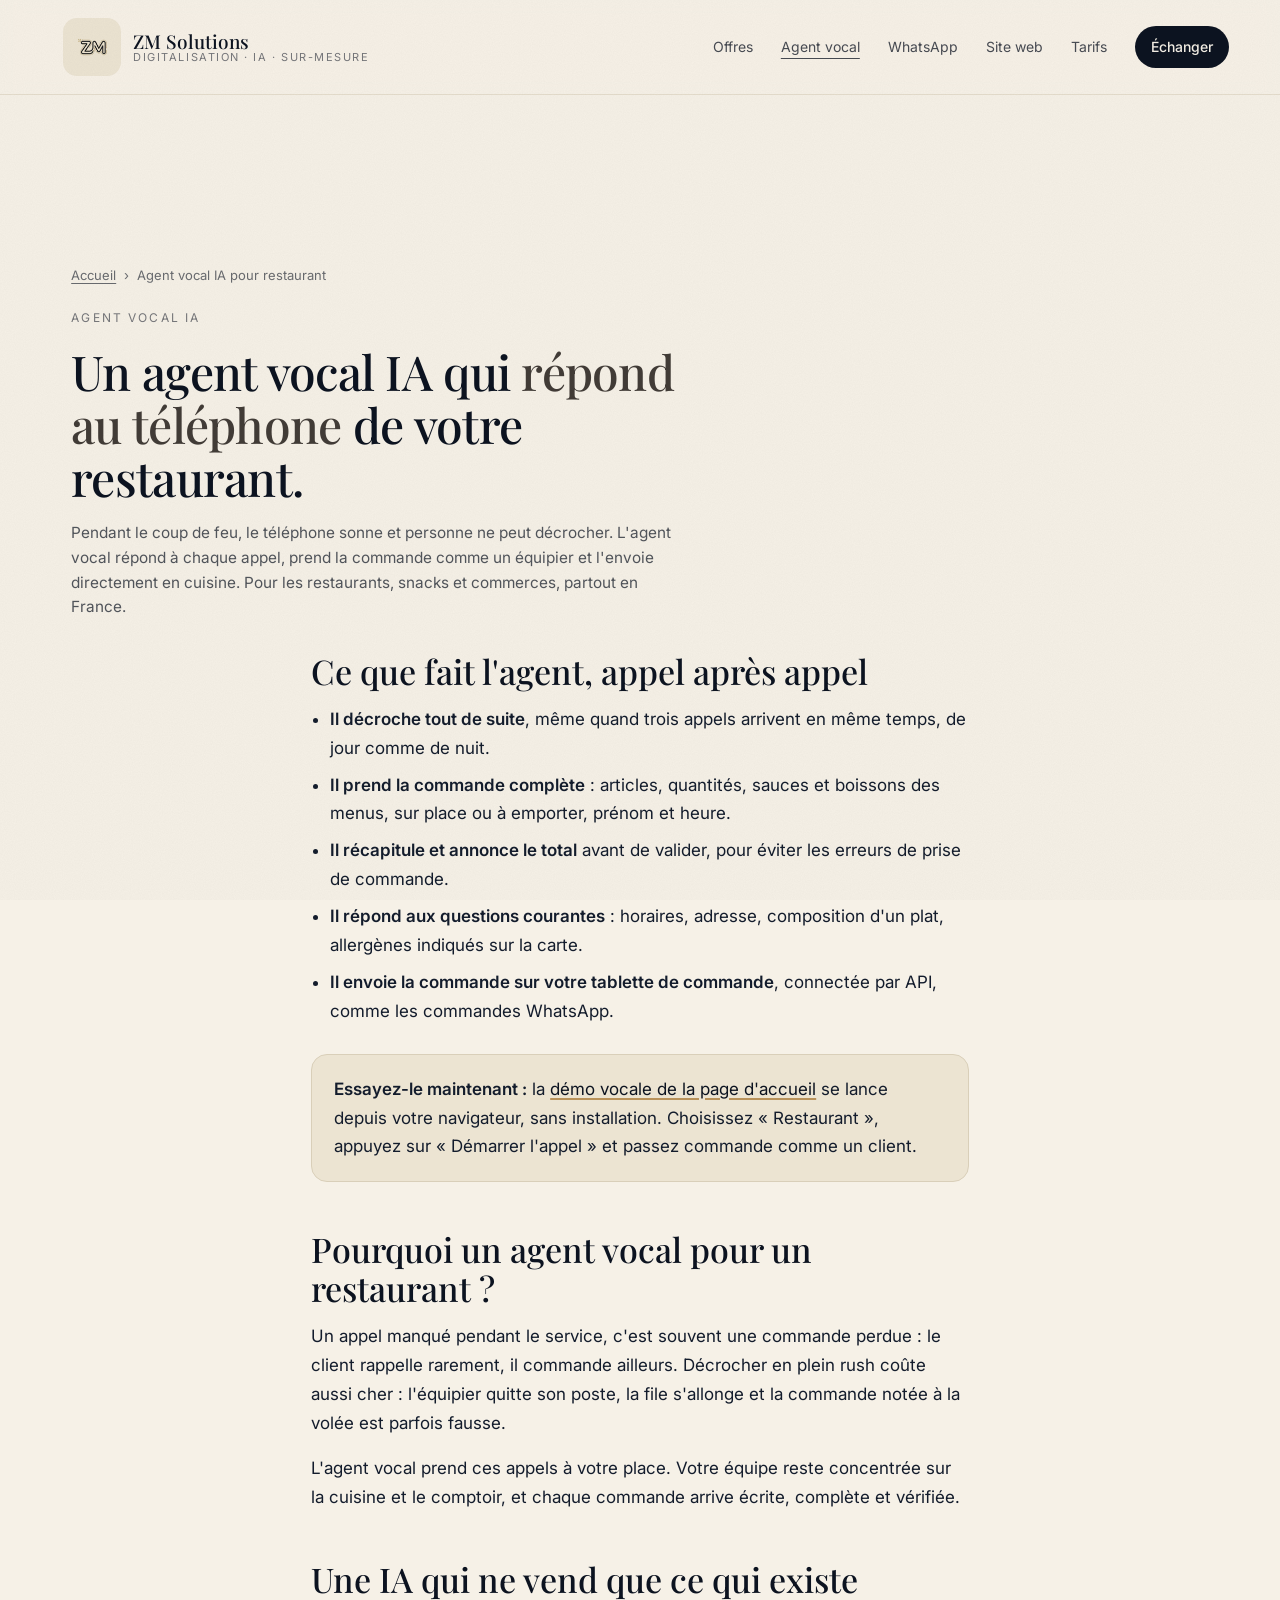
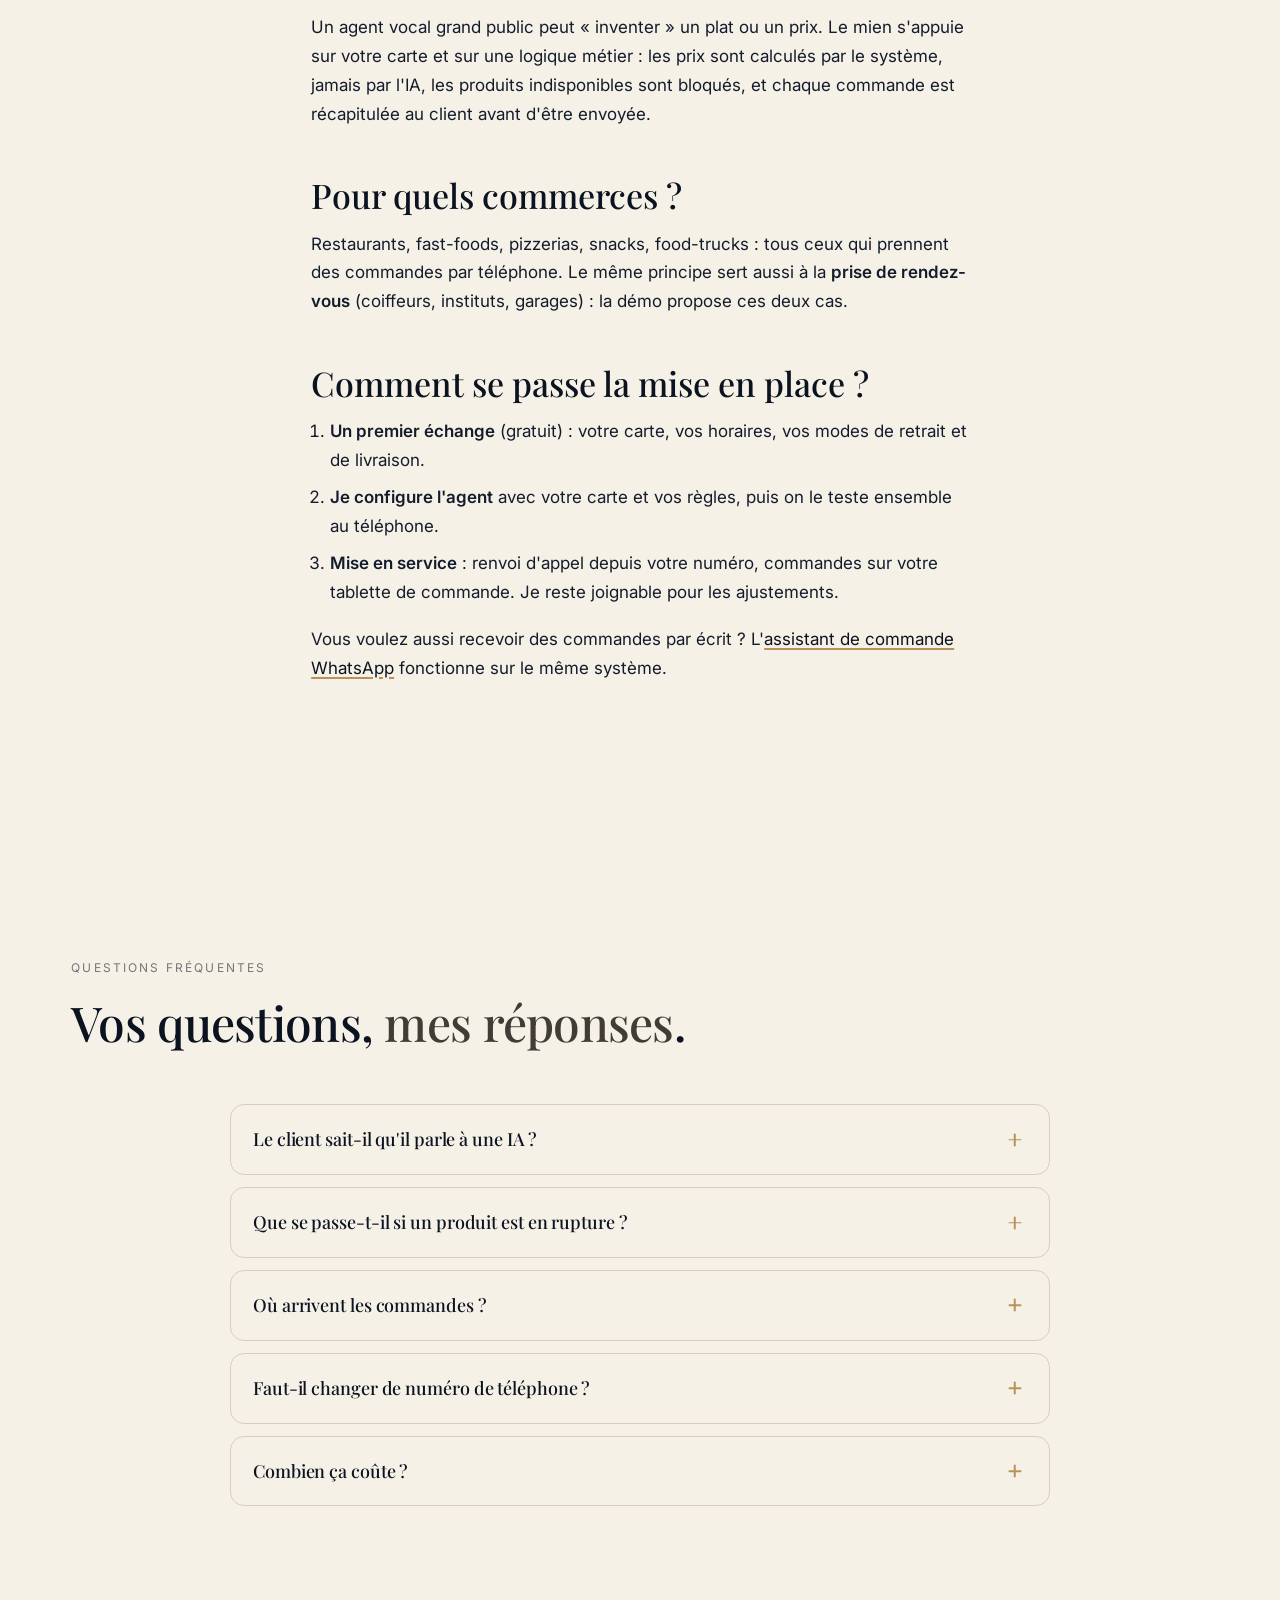
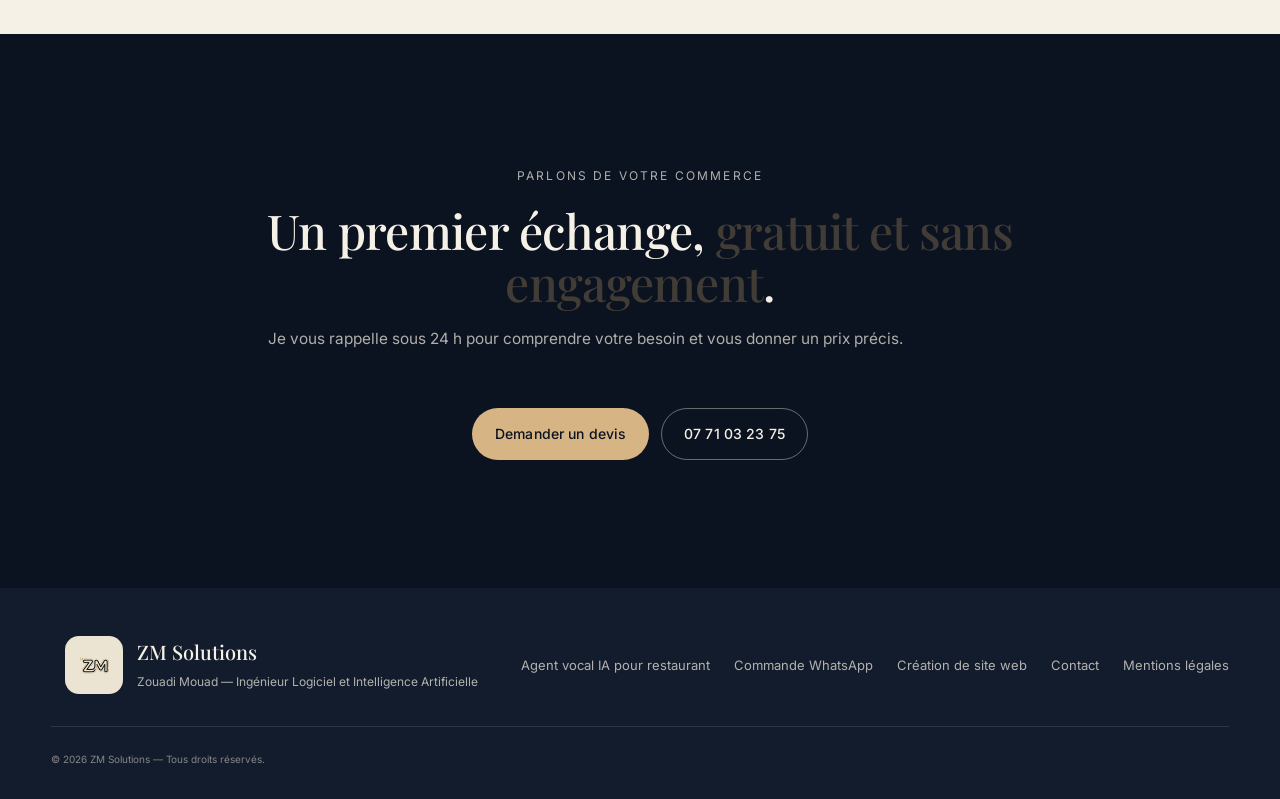
==== commit ccfdc274: "Site: not limited to Blois, order tablet via API, broader scope, shop demo as a carousel - Texts: an" ====
--- a/agent-vocal-ia-restaurant/index.html
+++ b/agent-vocal-ia-restaurant/index.html
@@ -3,16 +3,16 @@
 <head>
   <meta charset="utf-8" />
   <meta name="viewport" content="width=device-width, initial-scale=1" />
-  <title>Agent vocal IA pour restaurant à Blois | ZM Solutions</title>
-  <meta name="description" content="Un agent vocal IA qui répond au téléphone de votre restaurant 24h/24, prend les commandes et les envoie en cuisine. Démo gratuite en ligne. Blois (41)." />
+  <title>Agent vocal IA pour restaurant | ZM Solutions</title>
+  <meta name="description" content="Un agent vocal IA qui répond au téléphone de votre restaurant 24h/24, prend les commandes et les envoie sur votre tablette de commande. Démo gratuite en ligne." />
   <meta name="robots" content="index, follow, max-image-preview:large" />
   <link rel="canonical" href="https://zmsolutions.fr/agent-vocal-ia-restaurant/" />
   <meta name="theme-color" content="#0c1320" />
   <meta property="og:type" content="website" />
   <meta property="og:site_name" content="ZM Solutions" />
   <meta property="og:locale" content="fr_FR" />
-  <meta property="og:title" content="Agent vocal IA pour restaurant à Blois | ZM Solutions" />
-  <meta property="og:description" content="Un agent vocal IA qui répond au téléphone de votre restaurant 24h/24, prend les commandes et les envoie en cuisine. Démo gratuite en ligne. Blois (41)." />
+  <meta property="og:title" content="Agent vocal IA pour restaurant | ZM Solutions" />
+  <meta property="og:description" content="Un agent vocal IA qui répond au téléphone de votre restaurant 24h/24, prend les commandes et les envoie sur votre tablette de commande. Démo gratuite en ligne." />
   <meta property="og:url" content="https://zmsolutions.fr/agent-vocal-ia-restaurant/" />
   <meta property="og:image" content="https://zmsolutions.fr/img/og-image.jpg" />
   <meta property="og:image:width" content="1200" />
@@ -23,7 +23,7 @@
   <link rel="preconnect" href="https://fonts.googleapis.com" />
   <link rel="preconnect" href="https://fonts.gstatic.com" crossorigin />
   <link href="https://fonts.googleapis.com/css2?family=Inter:wght@400;500;600;700&family=Playfair+Display:ital,wght@0,500;0,600;0,700;1,500&display=swap" rel="stylesheet" />
-  <link rel="stylesheet" href="/styles/site.css?v=8" />
+  <link rel="stylesheet" href="/styles/site.css?v=10" />
   <script type="application/ld+json">
 {
   "@context": "https://schema.org",
@@ -50,7 +50,7 @@
       "name": "Agent vocal IA pour restaurant",
       "serviceType": "Agent vocal IA pour restaurant",
       "url": "https://zmsolutions.fr/agent-vocal-ia-restaurant/",
-      "description": "Un agent vocal IA qui répond au téléphone de votre restaurant 24h/24, prend les commandes et les envoie en cuisine. Démo gratuite en ligne. Blois (41).",
+      "description": "Un agent vocal IA qui répond au téléphone de votre restaurant 24h/24, prend les commandes et les envoie sur votre tablette de commande. Démo gratuite en ligne.",
       "provider": {
         "@type": "ProfessionalService",
         "name": "ZM Solutions",
@@ -65,14 +65,6 @@
       },
       "areaServed": [
         {
-          "@type": "City",
-          "name": "Blois"
-        },
-        {
-          "@type": "AdministrativeArea",
-          "name": "Loir-et-Cher"
-        },
-        {
           "@type": "Country",
           "name": "France"
         }
@@ -83,31 +75,31 @@
       "mainEntity": [
         {
           "@type": "Question",
-          "name": "Le client sait-il qu'il parle à une IA&nbsp;?",
-          "acceptedAnswer": {
-            "@type": "Answer",
-            "text": "Oui, et c'est voulu&nbsp;: l'agent se présente comme l'assistant du restaurant. La voix est naturelle et il comprend les phrases du quotidien («&nbsp;un menu tenders avec un coca, à emporter pour 20 h&nbsp;»). S'il ne comprend pas, il reformule ou propose de passer la main à l'équipe."
-          }
-        },
-        {
-          "@type": "Question",
-          "name": "Que se passe-t-il si un produit est en rupture&nbsp;?",
-          "acceptedAnswer": {
-            "@type": "Answer",
-            "text": "L'agent lit la carte tenue à jour. Un produit marqué indisponible n'est jamais proposé ni vendu&nbsp;: il propose une alternative de la carte."
-          }
-        },
-        {
-          "@type": "Question",
-          "name": "Où arrivent les commandes&nbsp;?",
-          "acceptedAnswer": {
-            "@type": "Answer",
-            "text": "Sur la tablette ou le téléphone de l'équipe (groupe Telegram), avec le détail, les options, le prénom et l'heure. L'équipe fait avancer la commande d'un bouton («&nbsp;prête&nbsp;», «&nbsp;récupérée&nbsp;»)."
-          }
-        },
-        {
-          "@type": "Question",
-          "name": "Faut-il changer de numéro de téléphone&nbsp;?",
+          "name": "Le client sait-il qu'il parle à une IA ?",
+          "acceptedAnswer": {
+            "@type": "Answer",
+            "text": "Oui, et c'est voulu : l'agent se présente comme l'assistant du restaurant. La voix est naturelle et il comprend les phrases du quotidien (« un menu tenders avec un coca, à emporter pour 20 h »). S'il ne comprend pas, il reformule ou propose de passer la main à l'équipe."
+          }
+        },
+        {
+          "@type": "Question",
+          "name": "Que se passe-t-il si un produit est en rupture ?",
+          "acceptedAnswer": {
+            "@type": "Answer",
+            "text": "L'agent lit la carte tenue à jour. Un produit marqué indisponible n'est jamais proposé ni vendu : il propose une alternative de la carte."
+          }
+        },
+        {
+          "@type": "Question",
+          "name": "Où arrivent les commandes ?",
+          "acceptedAnswer": {
+            "@type": "Answer",
+            "text": "Directement sur votre tablette de commande (votre caisse), connectée par API : la commande y apparaît comme les autres, avec le détail, les options, le prénom et l'heure. Si votre caisse n'a pas d'API, elle arrive sur la tablette ou le téléphone de l'équipe (via Telegram)."
+          }
+        },
+        {
+          "@type": "Question",
+          "name": "Faut-il changer de numéro de téléphone ?",
           "acceptedAnswer": {
             "@type": "Answer",
             "text": "Non. Votre numéro actuel renvoie vers l'agent, par exemple quand la ligne est occupée ou en dehors des heures où l'équipe décroche. Vous choisissez quand l'agent prend le relais."
@@ -115,10 +107,10 @@
         },
         {
           "@type": "Question",
-          "name": "Combien ça coûte&nbsp;?",
-          "acceptedAnswer": {
-            "@type": "Answer",
-            "text": "Le prix dépend du volume d'appels et des fonctionnalités voulues. Vous pouvez acheter l'outil ou le louer au mois&nbsp;; je vous donne un prix précis après un premier échange gratuit."
+          "name": "Combien ça coûte ?",
+          "acceptedAnswer": {
+            "@type": "Answer",
+            "text": "Le prix dépend du volume d'appels et des fonctionnalités voulues. Vous pouvez acheter l'outil ou le louer au mois ; je vous donne un prix précis après un premier échange gratuit."
           }
         }
       ]
@@ -142,7 +134,7 @@
       <a href="/#valeur">Offres</a>
       <a href="/agent-vocal-ia-restaurant/" aria-current="page">Agent vocal</a>
       <a href="/commande-whatsapp-restaurant/">WhatsApp</a>
-      <a href="/creation-site-web-blois/">Site web</a>
+      <a href="/creation-site-web/">Site web</a>
       <a href="/#tarifs">Tarifs</a>
       <a href="/#contact" class="nav__cta">Échanger</a>
     </nav>
@@ -156,7 +148,7 @@
       <nav class="crumbs" aria-label="Fil d'Ariane"><a href="/">Accueil</a> <span aria-hidden="true">›</span> <span>Agent vocal IA pour restaurant</span></nav>
       <span class="eyebrow">Agent vocal IA</span>
       <h1 class="section__title">Un agent vocal IA qui <em>répond au téléphone</em> de votre restaurant.</h1>
-      <p class="section__sub">Pendant le coup de feu, le téléphone sonne et personne ne peut décrocher. L'agent vocal répond à chaque appel, prend la commande comme un équipier et l'envoie directement en cuisine. Conçu à Blois, pour les restaurants, snacks et commerces de proximité.</p>
+      <p class="section__sub">Pendant le coup de feu, le téléphone sonne et personne ne peut décrocher. L'agent vocal répond à chaque appel, prend la commande comme un équipier et l'envoie directement en cuisine. Pour les restaurants, snacks et commerces, partout en France.</p>
     </section>
 
     <article class="section prose">
@@ -166,7 +158,7 @@
         <li><strong>Il prend la commande complète</strong>&nbsp;: articles, quantités, sauces et boissons des menus, sur place ou à emporter, prénom et heure.</li>
         <li><strong>Il récapitule et annonce le total</strong> avant de valider, pour éviter les erreurs de prise de commande.</li>
         <li><strong>Il répond aux questions courantes</strong>&nbsp;: horaires, adresse, composition d'un plat, allergènes indiqués sur la carte.</li>
-        <li><strong>Il envoie la commande en cuisine</strong>, sur la même tablette que les commandes WhatsApp.</li>
+        <li><strong>Il envoie la commande sur votre tablette de commande</strong>, connectée par API, comme les commandes WhatsApp.</li>
       </ul>
 
       <div class="callout">
@@ -187,7 +179,7 @@
       <ol>
         <li><strong>Un premier échange</strong> (gratuit)&nbsp;: votre carte, vos horaires, vos modes de retrait et de livraison.</li>
         <li><strong>Je configure l'agent</strong> avec votre carte et vos règles, puis on le teste ensemble au téléphone.</li>
-        <li><strong>Mise en service</strong>&nbsp;: renvoi d'appel depuis votre numéro, commandes sur votre tablette. Je reste joignable pour les ajustements.</li>
+        <li><strong>Mise en service</strong>&nbsp;: renvoi d'appel depuis votre numéro, commandes sur votre tablette de commande. Je reste joignable pour les ajustements.</li>
       </ol>
       <p>Vous voulez aussi recevoir des commandes par écrit&nbsp;? L'<a href="/commande-whatsapp-restaurant/">assistant de commande WhatsApp</a> fonctionne sur le même système.</p>
     </article>
@@ -205,7 +197,7 @@
         </details>
         <details class="faq__item">
           <summary class="faq__q">Où arrivent les commandes&nbsp;? <span class="faq__icon" aria-hidden="true"></span></summary>
-          <p class="faq__a">Sur la tablette ou le téléphone de l'équipe (groupe Telegram), avec le détail, les options, le prénom et l'heure. L'équipe fait avancer la commande d'un bouton («&nbsp;prête&nbsp;», «&nbsp;récupérée&nbsp;»).</p>
+          <p class="faq__a">Directement sur votre tablette de commande (votre caisse), connectée par API&nbsp;: la commande y apparaît comme les autres, avec le détail, les options, le prénom et l'heure. Si votre caisse n'a pas d'API, elle arrive sur la tablette ou le téléphone de l'équipe (via Telegram).</p>
         </details>
         <details class="faq__item">
           <summary class="faq__q">Faut-il changer de numéro de téléphone&nbsp;? <span class="faq__icon" aria-hidden="true"></span></summary>
@@ -237,13 +229,13 @@
         <picture><source srcset="/img/logo.webp" type="image/webp" /><img src="/img/logo.png" alt="" width="176" height="96" loading="lazy" /></picture>
         <div>
           <strong>ZM Solutions</strong>
-          <span>Zouadi Mouad — Ingénieur Logiciel et Intelligence Artificielle — Blois (41)</span>
+          <span>Zouadi Mouad — Ingénieur Logiciel et Intelligence Artificielle</span>
         </div>
       </div>
       <nav class="footer__nav" aria-label="Pied de page">
         <a href="/agent-vocal-ia-restaurant/">Agent vocal IA pour restaurant</a>
         <a href="/commande-whatsapp-restaurant/">Commande WhatsApp</a>
-        <a href="/creation-site-web-blois/">Création de site web à Blois</a>
+        <a href="/creation-site-web/">Création de site web</a>
         <a href="/#contact">Contact</a>
         <a href="/mentions-legales/">Mentions légales</a>
       </nav>
@@ -252,6 +244,6 @@
       <small>© <span id="year"></span> ZM Solutions — Tous droits réservés.</small>
     </div>
   </footer>
-  <script type="module" src="/scripts/page.js?v=8"></script>
+  <script type="module" src="/scripts/page.js?v=10"></script>
 </body>
 </html>
--- a/styles/site.css
+++ b/styles/site.css
@@ -1,2 +1,2 @@
 /* Genere par tools/build.py depuis styles/main.css : ne pas modifier a la main. */
-:root{--ink: #0c1320;--ink-2: #131c2c;--ink-3: #1c2740;--paper: #f6f1e7;--paper-2: #ece4d2;--line: #d9cfb9;--gold: #b9925a;--gold-2: #d6b483;--rose: #c46a5b;--green: #6b8a5a;--red: #b04a3a;--amber: #c98a2b;--serif: 'Playfair Display','EB Garamond',Georgia,serif;--sans: 'Inter',-apple-system,BlinkMacSystemFont,'Segoe UI',sans-serif;--maxw: 1240px;--pad: clamp(20px,4vw,56px);--r: 14px;--r-lg: 22px;--ease: cubic-bezier(.2,.7,.2,1)}*{box-sizing: border-box}html{scroll-behavior: smooth;-webkit-text-size-adjust: 100%;overflow-x: hidden}body{margin: 0;font-family: var(--sans);font-size: 16px;line-height: 1.6;color: var(--ink);background: var(--paper);-webkit-font-smoothing: antialiased;text-rendering: optimizeLegibility;overflow-x: hidden;width: 100%}img{max-width: 100%;height: auto;display: block}a{color: inherit;text-decoration: none}button{font-family: inherit;cursor: pointer}::selection{background: var(--ink);color: var(--paper)}.grain{pointer-events: none;position: fixed;inset: 0;z-index: 9999;opacity: .035;mix-blend-mode: multiply;background-image: url("data:image/svg+xml;utf8,<svg xmlns='http://www.w3.org/2000/svg' width='180' height='180'><filter id='n'><feTurbulence type='fractalNoise' baseFrequency='0.9' numOctaves='2' stitchTiles='stitch'/><feColorMatrix values='0 0 0 0 0  0 0 0 0 0  0 0 0 0 0  0 0 0 .9 0'/></filter><rect width='100%' height='100%' filter='url(%23n)'/></svg>")}.dot{width: 8px;height: 8px;border-radius: 50%;background: var(--ink);display: inline-block}.dot--live{background: var(--green);animation: pulse 2.2s infinite}.dot--idle{background: color-mix(in oklab,var(--ink) 30%,transparent)}.dot--call{background: var(--rose);animation: pulse 1.4s infinite}@keyframes pulse{0%{box-shadow: 0 0 0 0 color-mix(in oklab,currentColor 50%,transparent)}70%{box-shadow: 0 0 0 10px transparent}100%{box-shadow: 0 0 0 0 transparent}}.reveal{opacity: 0;transform: translateY(24px);transition: opacity .8s var(--ease),transform .8s var(--ease)}.reveal.is-in{opacity: 1;transform: none}picture{display: contents}.btn{display: inline-flex;align-items: center;gap: 10px;padding: 14px 22px;border-radius: 999px;font-size: 14px;font-weight: 500;letter-spacing: .01em;border: 1px solid transparent;transition: transform .3s var(--ease),background .3s var(--ease),color .3s var(--ease),border-color .3s var(--ease);will-change: transform}.btn:hover{transform: translateY(-1px)}.btn:active{transform: translateY(0)}.btn__icon{display: inline-flex;width: 18px;height: 18px}.btn__icon svg{width: 100%;height: 100%}.btn--primary{background: var(--ink);color: var(--paper)}.btn--primary:hover{background: var(--ink-3)}.btn--ghost{background: transparent;color: var(--ink);border-color: color-mix(in oklab,var(--ink) 25%,transparent)}.btn--ghost:hover{border-color: var(--ink)}.btn--round{padding: 14px 18px}.btn--mini{padding: 8px 12px;font-size: 12px;background: var(--ink);color: var(--paper);border-radius: 8px}.btn--mini-ghost{background: transparent;color: var(--ink);border: 1px solid var(--line)}.btn--mini-ghost:hover{border-color: var(--ink)}.btn[disabled]{opacity: .35;cursor: not-allowed}.nav{position: sticky;top: 0;z-index: 100;display: flex;align-items: center;justify-content: space-between;padding: 18px var(--pad);background: color-mix(in oklab,var(--paper) 88%,transparent);backdrop-filter: saturate(140%) blur(10px);-webkit-backdrop-filter: saturate(140%) blur(10px);border-bottom: 1px solid color-mix(in oklab,var(--line) 60%,transparent)}.nav__brand{display: flex;align-items: center;gap: 12px}.nav__logo{width: 58px;height: 58px;border-radius: 14px;background: var(--paper-2);padding: 6px;object-fit: contain}.nav__wordmark{display: flex;flex-direction: column;line-height: 1.1}.nav__wordmark-main{font-family: var(--serif);font-weight: 500;font-size: 19px}.nav__wordmark-sub{font-size: 11px;letter-spacing: .14em;text-transform: uppercase;color: color-mix(in oklab,var(--ink) 55%,transparent)}.nav__links{display: flex;align-items: center;gap: 28px}.nav__links a{font-size: 14px;position: relative;color: color-mix(in oklab,var(--ink) 75%,transparent);transition: color .25s var(--ease)}.nav__links a::after{content: "";position: absolute;left: 0;right: 0;bottom: -6px;height: 1px;background: var(--ink);transform: scaleX(0);transform-origin: left;transition: transform .35s var(--ease)}.nav__links a:hover{color: var(--ink)}.nav__links a:hover::after{transform: scaleX(1)}.nav__cta{background: var(--ink);color: var(--paper) !important;padding: 10px 16px;border-radius: 999px;font-weight: 500}.nav__cta::after{display: none}.nav__cta:hover{background: var(--ink-3)}.nav__burger{display: none;background: none;border: 0;padding: 8px;flex-direction: column;gap: 4px}.nav__burger span{width: 22px;height: 1.5px;background: var(--ink)}.section{padding: clamp(72px,10vw,140px) var(--pad);max-width: var(--maxw);margin: 0 auto}.section--wide{max-width: 1440px}.section--dark{background: var(--ink);color: var(--paper);max-width: none;padding-left: var(--pad);padding-right: var(--pad)}.section--soft{background: var(--paper-2);max-width: none}.section--dark>*,.section--soft>*{max-width: var(--maxw);margin-left: auto;margin-right: auto}.section--dark .eyebrow,.section--dark .section__sub{color: color-mix(in oklab,var(--paper) 70%,transparent)}.section__head{max-width: 760px;margin-bottom: 56px}.eyebrow{display: inline-block;font-size: 12px;letter-spacing: .18em;text-transform: uppercase;color: color-mix(in oklab,var(--ink) 55%,transparent);margin-bottom: 18px}.eyebrow--small{margin-bottom: 10px}.section__title{font-family: var(--serif);font-weight: 500;font-size: clamp(28px,4vw,48px);line-height: 1.1;letter-spacing: -0.015em;margin: 0 0 18px}.section__title em{font-style: normal;font-weight: 500;color: color-mix(in oklab,var(--ink) 65%,var(--gold))}.section__sub{font-size: clamp(15px,1.2vw,17px);color: color-mix(in oklab,var(--ink) 70%,transparent);max-width: 65ch;margin: 0}.footer{padding: 48px var(--pad) 32px;background: var(--ink-2);color: color-mix(in oklab,var(--paper) 70%,transparent)}.footer__top{display: flex;justify-content: space-between;align-items: center;gap: 24px;flex-wrap: wrap;max-width: var(--maxw);margin: 0 auto;padding-bottom: 32px;border-bottom: 1px solid color-mix(in oklab,var(--paper) 12%,transparent)}.footer__brand{display: flex;align-items: center;gap: 14px}.footer__brand img{width: 58px;height: 58px;border-radius: 14px;background: var(--paper-2);padding: 6px;object-fit: contain}.footer__brand strong{font-family: var(--serif);font-weight: 500;font-size: 20px;color: var(--paper);display: block}.footer__brand span{font-size: 12px}.footer__nav{display: flex;gap: 24px;flex-wrap: wrap}.footer__nav a{font-size: 13px;transition: color .25s var(--ease)}.footer__nav a:hover{color: var(--paper)}.footer__bottom{display: flex;justify-content: space-between;gap: 16px;flex-wrap: wrap;max-width: var(--maxw);margin: 24px auto 0;font-size: 12px;color: color-mix(in oklab,var(--paper) 50%,transparent)}.amp{font-family: var(--sans);font-style: normal;font-weight: inherit}.field{display: flex;flex-direction: column;gap: 6px}.field--full{grid-column: 1 / -1}.field label{font-size: 11px;letter-spacing: .14em;text-transform: uppercase;color: color-mix(in oklab,var(--paper) 55%,transparent)}.field input,.field textarea{background: transparent;border: 0;border-bottom: 1px solid color-mix(in oklab,var(--paper) 25%,transparent);padding: 10px 0;color: var(--paper);font: inherit;font-size: 15px;transition: border-color .25s var(--ease)}.field input:focus,.field textarea:focus{outline: none;border-bottom-color: var(--gold)}.field textarea{resize: vertical;min-height: 80px}.field input:invalid:not(:placeholder-shown){border-bottom-color: var(--rose)}.field__actions{display: flex;justify-content: space-between;align-items: center;gap: 16px;flex-wrap: wrap;margin-top: 6px}.check{display: inline-flex;gap: 10px;align-items: flex-start;font-size: 13px;cursor: pointer;color: color-mix(in oklab,var(--paper) 70%,transparent)}.check input{accent-color: var(--gold);margin-top: 2px}.modal{position: fixed;inset: 0;z-index: 1000;display: flex;align-items: center;justify-content: center;padding: 20px;visibility: hidden;opacity: 0;transition: opacity .25s var(--ease),visibility .25s}.modal.is-open{visibility: visible;opacity: 1}.modal__backdrop{position: absolute;inset: 0;background: color-mix(in oklab,var(--ink) 65%,transparent);backdrop-filter: blur(4px)}.modal__panel{position: relative;background: var(--paper);border-radius: var(--r-lg);border: 1px solid var(--line);width: 100%;max-width: 520px;max-height: calc(100vh - 40px);overflow-y: auto;box-shadow: 0 50px 100px -30px rgba(0,0,0,.4);transform: translateY(20px) scale(.98);transition: transform .3s var(--ease)}.modal.is-open .modal__panel{transform: none}.modal__head{display: flex;align-items: center;justify-content: space-between;padding: 22px 24px;border-bottom: 1px solid var(--line)}.modal__head h3{margin: 0;font-family: var(--serif);font-weight: 500;font-size: 22px;letter-spacing: -0.005em}.modal__close{width: 36px;height: 36px;border-radius: 50%;background: transparent;border: 1px solid var(--line);color: var(--ink);font-size: 22px;line-height: 1;cursor: pointer;transition: all .2s var(--ease)}.modal__close:hover{background: var(--ink);color: var(--paper);border-color: var(--ink)}.modal__form{padding: 22px 24px 24px;display: flex;flex-direction: column;gap: 16px}.modal__form .field{display: flex;flex-direction: column;gap: 6px}.modal__form .field label{font-size: 11px;letter-spacing: .12em;text-transform: uppercase;color: color-mix(in oklab,var(--ink) 60%,transparent)}.modal__form .field input{background: #fff;border: 1px solid var(--line);border-radius: 8px;padding: 10px 12px;font: inherit;font-size: 14px;color: var(--ink)}.modal__form .field input:focus{outline: 2px solid var(--ink);outline-offset: 1px;border-color: var(--ink)}.field-row{display: grid;grid-template-columns: repeat(2,minmax(0,1fr));gap: 12px}.field-row .field input{min-width: 0;width: 100%}.field-row>.field:nth-child(3){grid-column: 1 / -1}.modal__actions{display: flex;gap: 10px;justify-content: flex-end;margin-top: 4px}.demo{display: grid;grid-template-columns: minmax(240px,0.7fr) minmax(0,1.6fr);gap: clamp(24px,4vw,64px);align-items: start;margin-top: clamp(60px,8vw,100px)}.demo--stacked{grid-template-columns: 1fr}.demo--stacked .demo__intro{position: static;max-width: 720px;margin-bottom: clamp(20px,3vw,36px)}.demo__intro{position: sticky;top: 110px;align-self: start}.demo--reverse{grid-template-columns: minmax(0,1.6fr) minmax(240px,0.7fr)}.demo--reverse>.demo__intro{order: 2}.demo__intro h3{font-family: var(--serif);font-weight: 500;font-size: clamp(22px,2.4vw,28px);line-height: 1.2;margin: 0 0 14px;letter-spacing: -0.005em}.demo__intro p{color: color-mix(in oklab,var(--ink) 75%,transparent);margin: 0 0 18px}.demo__bullets{list-style: none;padding: 0;margin: 0}.demo__bullets li{font-size: 14px;padding: 8px 0;position: relative;padding-left: 22px;color: color-mix(in oklab,var(--ink) 80%,transparent)}.demo__bullets li::before{content: "→";position: absolute;left: 0;color: var(--gold);font-family: var(--serif)}.mockup{background: #fff;border-radius: var(--r-lg);border: 1px solid var(--line);box-shadow: 0 30px 60px -30px color-mix(in oklab,var(--ink) 30%,transparent),0 1px 0 0 color-mix(in oklab,var(--ink) 6%,transparent);overflow: hidden}.mockup__chrome{display: flex;align-items: center;gap: 8px;padding: 12px 16px;background: var(--paper-2);border-bottom: 1px solid var(--line);font-size: 12px;color: color-mix(in oklab,var(--ink) 55%,transparent)}.mockup__chrome span{width: 10px;height: 10px;border-radius: 50%;background: color-mix(in oklab,var(--ink) 18%,transparent)}.mockup__chrome em{font-style: normal;margin-left: 12px;letter-spacing: .04em;font-family: var(--sans)}.mockup__body{padding: clamp(14px,2.5vw,22px);overflow-x: hidden}.hero{position: relative;padding: clamp(48px,7vw,96px) var(--pad) clamp(60px,8vw,110px);max-width: var(--maxw);margin: 0 auto}.hero__grid{display: grid;grid-template-columns: 0.85fr 1.15fr;gap: clamp(32px,5vw,80px);align-items: start}.hero__media{position: sticky;top: 100px}.hero__photo{position: relative;border-radius: var(--r-lg);overflow: hidden;background: var(--ink);aspect-ratio: 4 / 5;box-shadow: 0 40px 80px -40px color-mix(in oklab,var(--ink) 50%,transparent)}.hero__photo img{width: 100%;height: 100%;object-fit: cover;filter: contrast(1.02) saturate(0.95);transition: transform 1.2s var(--ease)}.hero__photo:hover img{transform: scale(1.03)}.hero__photo-frame{position: absolute;inset: 14px;border: 1px solid color-mix(in oklab,var(--paper) 40%,transparent);border-radius: calc(var(--r-lg) - 6px);pointer-events: none;mix-blend-mode: overlay}.hero__signature{margin-top: 22px;padding-left: 4px;display: flex;flex-direction: column;gap: 2px}.hero__sig-line{font-family: var(--serif);font-style: normal;font-weight: 500;font-size: 28px;letter-spacing: -0.01em;color: var(--ink)}.hero__sig-sub{font-size: 11px;letter-spacing: .18em;text-transform: uppercase;color: color-mix(in oklab,var(--ink) 55%,transparent)}.hero__content{min-width: 0}.hero__meta{display: inline-flex;align-items: center;gap: 10px;font-size: 12px;letter-spacing: .14em;text-transform: uppercase;color: color-mix(in oklab,var(--ink) 60%,transparent);margin-bottom: 24px}.hero__title{font-family: var(--serif);font-weight: 500;font-size: clamp(32px,4.8vw,56px);line-height: 1.1;letter-spacing: -0.015em;margin: 0 0 22px}.hero__title em{font-style: italic;font-weight: 400;color: color-mix(in oklab,var(--ink) 70%,var(--gold))}.hero__title .hl{background: linear-gradient(180deg,transparent 62%,color-mix(in oklab,var(--gold) 35%,transparent) 62%);padding: 0 .08em}.hero__lede{max-width: 60ch;font-size: clamp(15px,1.2vw,17px);color: color-mix(in oklab,var(--ink) 78%,transparent);margin: 0 0 14px}.hero__lede strong{color: var(--ink);font-weight: 600}.hero__lede em{font-style: normal;color: color-mix(in oklab,var(--ink) 70%,var(--gold))}.hero__columns{display: grid;grid-template-columns: 1fr 1fr;gap: 40px;margin: 36px 0 32px;padding-top: 32px;border-top: 1px solid var(--line)}.hero__ctas{display: flex;flex-wrap: wrap;gap: 12px}.timeline{list-style: none;padding: 0;margin: 0}.timeline li{position: relative;padding: 12px 0 12px 22px;border-bottom: 1px dashed color-mix(in oklab,var(--line) 80%,transparent)}.timeline li:last-child{border-bottom: 0}.timeline li::before{content: "";position: absolute;left: 0;top: 20px;width: 8px;height: 8px;border-radius: 50%;background: var(--gold);box-shadow: 0 0 0 4px color-mix(in oklab,var(--gold) 20%,transparent)}.timeline__date{display: block;font-size: 11px;letter-spacing: .14em;text-transform: uppercase;color: color-mix(in oklab,var(--ink) 55%,transparent);margin-bottom: 4px}.timeline strong{display: block;font-size: 14px;font-weight: 600}.timeline span:not(.timeline__date){display: block;font-size: 13px;color: color-mix(in oklab,var(--ink) 65%,transparent)}.skills{display: flex;flex-direction: column;gap: 18px}.skills__group h4{margin: 0 0 8px;font-family: var(--sans);font-size: 13px;font-weight: 500;color: var(--ink)}.skills__chips{display: flex;flex-wrap: wrap;gap: 6px}.skills__chips span{display: inline-flex;align-items: center;padding: 5px 11px;border-radius: 999px;font-size: 12px;background: var(--paper);border: 1px solid var(--line);color: color-mix(in oklab,var(--ink) 80%,transparent);transition: all .25s var(--ease)}.skills__chips span:hover{background: var(--ink);color: var(--paper);border-color: var(--ink)}.skills__chips--soft span{background: transparent;font-style: italic;font-family: var(--serif);font-size: 14px;border-color: color-mix(in oklab,var(--gold) 50%,var(--line));color: var(--ink)}.cards{display: grid;gap: 20px;grid-template-columns: repeat(3,1fr);grid-auto-rows: min-content}.cards--4{grid-template-columns: repeat(4,1fr)}@supports (grid-template-rows: subgrid){.cards{grid-template-rows: auto auto 1fr auto auto auto}.card{display: grid;grid-row: span 6;grid-template-rows: subgrid;row-gap: 0}.card__list{display: grid;grid-row: 4 / span 3;grid-template-rows: subgrid;margin: 0}}.cards__more{margin: 32px auto 0;max-width: 60ch;text-align: center;font-size: 14px;color: color-mix(in oklab,var(--ink) 60%,transparent)}.cards__more em{font-family: var(--serif);font-style: italic;font-size: 18px;color: var(--ink)}.card{position: relative;background: var(--paper);border: 1px solid var(--line);border-radius: var(--r-lg);padding: 28px 24px 24px;transition: transform .4s var(--ease),border-color .4s var(--ease),box-shadow .4s var(--ease);display: flex;flex-direction: column}.card:hover{transform: translateY(-4px);border-color: var(--ink);box-shadow: 0 30px 60px -30px color-mix(in oklab,var(--ink) 30%,transparent)}.card__num{font-family: var(--serif);font-size: 14px;color: var(--gold);margin-bottom: 14px;letter-spacing: .1em}.card h3{font-family: var(--serif);font-weight: 500;font-size: 24px;letter-spacing: -0.005em;margin: 0 0 10px;line-height: 1.2}.card p{color: color-mix(in oklab,var(--ink) 75%,transparent);margin: 0 0 18px;font-size: 14.5px;line-height: 1.55}.card__list{list-style: none;padding: 0;margin: auto 0 0;border-top: 1px solid var(--line)}.card__list li{font-size: 14px;padding: 12px 0;border-bottom: 1px dashed color-mix(in oklab,var(--line) 80%,transparent);position: relative;padding-left: 26px;color: color-mix(in oklab,var(--ink) 80%,transparent);display: flex;align-items: center;min-height: 52px;line-height: 1.4}.card__list li::before{content: "";position: absolute;left: 0;top: 50%;width: 16px;height: 1px;background: var(--gold)}.card__list li:last-child{border-bottom: 0}.agent{background: var(--ink-2);border: 1px solid color-mix(in oklab,var(--paper) 12%,transparent);border-radius: var(--r-lg);padding: 28px}.agent__choices{display: flex;flex-wrap: wrap;gap: 10px;margin-bottom: 24px}.chip{background: transparent;color: color-mix(in oklab,var(--paper) 70%,transparent);border: 1px solid color-mix(in oklab,var(--paper) 18%,transparent);padding: 10px 16px;border-radius: 999px;font-size: 13px;transition: all .25s var(--ease)}.chip:hover{color: var(--paper);border-color: color-mix(in oklab,var(--paper) 40%,transparent)}.chip.is-active{background: var(--paper);color: var(--ink);border-color: var(--paper)}.agent__panel{display: grid;grid-template-columns: 1fr 1fr;gap: 24px}.agent__phone{background: var(--ink-3);border-radius: var(--r);padding: 28px;display: flex;flex-direction: column;gap: 22px;border: 1px solid color-mix(in oklab,var(--paper) 8%,transparent)}.agent__status{display: flex;align-items: center;gap: 10px;font-size: 12px;letter-spacing: .14em;text-transform: uppercase;color: color-mix(in oklab,var(--paper) 65%,transparent)}.agent__timer{margin-left: auto;font-variant-numeric: tabular-nums;font-family: var(--serif);font-size: 16px;color: var(--paper)}.agent__visual{flex: 1;display: flex;flex-direction: column;align-items: center;justify-content: center;text-align: center;gap: 14px;padding: 30px 10px;background: radial-gradient(ellipse at center,color-mix(in oklab,var(--gold) 12%,transparent) 0%,transparent 70%),var(--ink-2);border-radius: var(--r);min-height: 220px}.wave{width: 100%;max-width: 280px;height: 80px}.wave rect{fill: var(--gold-2);transition: height .12s var(--ease),y .12s var(--ease),opacity .25s var(--ease);opacity: .35}.agent.is-active .wave rect,.agent.is-listening .wave rect{opacity: 1}.agent__shop{font-family: var(--serif);font-size: 22px;color: var(--paper)}.agent__caption{font-size: 14px;color: color-mix(in oklab,var(--paper) 65%,transparent);max-width: 32ch}.agent__controls{display: flex;gap: 10px;justify-content: center}.agent__controls .btn--primary{background: var(--gold);color: var(--ink)}.agent__controls .btn--primary:hover{background: var(--gold-2)}.agent__controls .btn--ghost{color: var(--paper);border-color: color-mix(in oklab,var(--paper) 25%,transparent)}.agent__controls .btn--ghost:hover{border-color: var(--paper)}.agent__transcript{background: var(--ink-3);border: 1px solid color-mix(in oklab,var(--paper) 8%,transparent);border-radius: var(--r);padding: 22px;height: 100%;min-height: 360px;overflow-y: auto;display: flex;flex-direction: column;gap: 14px;scroll-behavior: smooth}.agent__placeholder{margin: auto;text-align: center;color: color-mix(in oklab,var(--paper) 50%,transparent)}.agent__placeholder small{display: block;margin-top: 8px;font-size: 11px;opacity: .7}.bubble{max-width: 85%;padding: 12px 16px;border-radius: 14px;font-size: 14px;line-height: 1.5;animation: bubbleIn .4s var(--ease) both}@keyframes bubbleIn{from{opacity: 0;transform: translateY(8px)}to{opacity: 1;transform: translateY(0)}}.bubble--ai{align-self: flex-start;background: color-mix(in oklab,var(--paper) 92%,var(--gold));color: var(--ink);border-bottom-left-radius: 4px}.bubble--user{align-self: flex-end;background: color-mix(in oklab,var(--ink) 70%,var(--paper));color: var(--paper);border-bottom-right-radius: 4px;border: 1px solid color-mix(in oklab,var(--paper) 15%,transparent)}.bubble__role{display: block;font-size: 10px;letter-spacing: .14em;text-transform: uppercase;opacity: .55;margin-bottom: 4px}.bubble__text{display: block;white-space: pre-wrap;word-break: break-word}.bubble--typing{padding: 14px 16px}.bubble--typing span{display: inline-block;width: 6px;height: 6px;margin: 0 2px;border-radius: 50%;background: currentColor;opacity: .35;animation: typing 1.2s infinite}.bubble--typing span:nth-child(2){animation-delay: .15s}.bubble--typing span:nth-child(3){animation-delay: .3s}@keyframes typing{0%,60%,100%{transform: translateY(0);opacity: .35}30%{transform: translateY(-3px);opacity: 1}}.agent__note{margin: 22px 0 0;font-size: 12px;text-align: center;color: color-mix(in oklab,var(--paper) 50%,transparent)}.wa{display: grid;grid-template-columns: minmax(0,1.1fr) minmax(0,.9fr);gap: clamp(28px,5vw,72px);align-items: center}.wa__steps{list-style: none;counter-reset: wa;padding: 0;margin: 0 0 32px;display: grid;gap: 14px}.wa__steps li{counter-increment: wa;position: relative;padding-left: 46px;color: color-mix(in oklab,var(--ink) 75%,transparent);line-height: 1.55}.wa__steps li::before{content: counter(wa);position: absolute;left: 0;top: -2px;width: 30px;height: 30px;border-radius: 50%;display: grid;place-items: center;font-family: var(--serif);font-size: 15px;color: var(--ink);background: var(--paper-2);border: 1px solid var(--line)}.wa__steps strong{color: var(--ink);font-weight: 600}.wa__actions{display: flex;flex-wrap: wrap;align-items: center;gap: 14px 22px}.wa__open svg{width: 20px;height: 20px}.wa__web{font-size: 14px;color: color-mix(in oklab,var(--ink) 65%,transparent);text-decoration: underline;text-underline-offset: 3px;text-decoration-color: var(--gold)}.wa__web:hover{color: var(--ink)}.wa__qr{margin: 30px 0 0;display: flex;align-items: center;gap: 18px}.wa__qr svg{width: 132px;height: 132px;flex: none;padding: 12px;background: #fff;border-radius: var(--r);border: 1px solid var(--line);box-shadow: 0 10px 30px rgba(12,19,32,.08)}.wa__qr figcaption{max-width: 190px;font-size: 14px;line-height: 1.5;color: color-mix(in oklab,var(--ink) 65%,transparent)}.wa__note{margin-top: 28px;padding-top: 20px;border-top: 1px solid var(--line);font-size: 13px;line-height: 1.6;color: color-mix(in oklab,var(--ink) 58%,transparent)}.wa__phone{justify-self: center;width: min(100%,360px);background: #efe7da;border: 8px solid var(--ink);border-radius: 34px;overflow: hidden;box-shadow: 0 30px 60px rgba(12,19,32,.18)}.wa__bar{display: flex;align-items: center;gap: 10px;padding: 14px 16px;background: var(--ink);color: var(--paper);font-size: 14px}.wa__bar small{display: block;font-size: 11px;opacity: .65}.wa__avatar{width: 34px;height: 34px;border-radius: 50%;display: grid;place-items: center;background: var(--gold);color: var(--ink);font-size: 12px;font-weight: 700}.wa__chat{padding: 16px 12px 20px;display: grid;gap: 8px}.msg{margin: 0;max-width: 86%;padding: 9px 12px;border-radius: 12px 12px 12px 4px;background: #fff;color: #1c1c1c;font-size: 13.5px;line-height: 1.45;box-shadow: 0 1px 1px rgba(0,0,0,.06)}.msg--me{justify-self: end;background: #d9f4c7;border-radius: 12px 12px 4px 12px}.msg__btn,.msg__btns span{display: block;margin-top: 8px;padding-top: 7px;border-top: 1px solid #ececec;text-align: center;color: #0b7a62;font-weight: 600;font-size: 13px}.msg__btns{display: block}.msg__btns span + span{margin-top: 0}@media (prefers-reduced-motion: no-preference){.wa__chat .msg{animation: waIn .5s var(--ease) both}.wa__chat .msg:nth-child(2){animation-delay: .15s}.wa__chat .msg:nth-child(3){animation-delay: .3s}.wa__chat .msg:nth-child(4){animation-delay: .45s}.wa__chat .msg:nth-child(5){animation-delay: .6s}.wa__chat .msg:nth-child(6){animation-delay: .75s}}@keyframes waIn{from{opacity: 0;transform: translateY(8px)}}@media (max-width: 860px){.wa{grid-template-columns: 1fr}.wa__phone{order: -1}}@media (hover: none) and (pointer: coarse){.wa__qr,.wa__web{display: none}.wa__open{width: 100%;justify-content: center}}.mockup--shop .mockup__body{padding: 0}.shop__body{background: #fff}.shop__hero{display: grid;grid-template-columns: 1.5fr 1fr;gap: 24px;padding: 28px 28px 22px;align-items: center;border-bottom: 1px solid var(--line);background: linear-gradient(115deg,rgba(246,241,231,.92),rgba(246,241,231,.55)),url("/img/shop-hero.jpg") center/cover;background: linear-gradient(115deg,rgba(246,241,231,.92),rgba(246,241,231,.55)),image-set(url("/img/shop-hero.webp") type("image/webp"),url("/img/shop-hero.jpg") type("image/jpeg")) center/cover}.shop__eyebrow{display: inline-block;margin-bottom: 6px;font-size: 11px;letter-spacing: .2em;text-transform: uppercase;color: var(--gold)}.shop__hero h4{font-family: var(--serif);font-weight: 500;font-size: clamp(24px,3vw,32px);margin: 0 0 8px;line-height: 1.1;letter-spacing: -0.01em}.shop__hero p{font-size: 14px;margin: 0;max-width: 50ch;color: color-mix(in oklab,var(--ink) 75%,transparent)}.shop__hero-meta{display: flex;gap: 16px;justify-content: flex-end;flex-wrap: wrap}.shop__hero-meta>div{background: rgba(255,255,255,.85);border: 1px solid var(--line);border-radius: 10px;padding: 12px 16px;min-width: 110px;text-align: center;backdrop-filter: blur(4px)}.shop__hero-meta strong{display: block;font-family: var(--serif);font-weight: 500;font-size: 22px}.shop__hero-meta span{font-size: 11px;letter-spacing: .08em;color: color-mix(in oklab,var(--ink) 55%,transparent)}.shop__cats{display: flex;gap: 8px;flex-wrap: wrap;padding: 14px 28px;background: var(--paper-2);border-bottom: 1px solid var(--line)}.shop__cat{background: transparent;border: 1px solid var(--line);color: var(--ink);padding: 7px 14px;border-radius: 999px;font-size: 13px;cursor: pointer;transition: all .2s var(--ease)}.shop__cat:hover{border-color: var(--ink)}.shop__cat.is-active{background: var(--ink);color: var(--paper);border-color: var(--ink)}.shop__layout{display: block}.shop__menu{display: grid;grid-template-columns: repeat(auto-fill,minmax(200px,1fr));gap: 16px;padding: 22px 24px 28px}.shop-item{display: flex;flex-direction: column;background: #fff;border: 1px solid var(--line);border-radius: 12px;overflow: hidden;position: relative;transition: transform .3s var(--ease),box-shadow .3s var(--ease),border-color .3s var(--ease)}.shop-item:hover{transform: translateY(-4px);border-color: var(--ink);box-shadow: 0 24px 40px -24px rgba(0,0,0,.18)}.shop-item__img{aspect-ratio: 4 / 3;width: 100%;position: relative;background-color: color-mix(in oklab,var(--paper) 70%,var(--gold));background-image: linear-gradient(135deg,color-mix(in oklab,var(--paper) 60%,white),var(--paper));background-size: cover;background-position: center;background-repeat: no-repeat;border-bottom: 1px solid var(--line)}.shop-item__tag{position: absolute;top: 10px;left: 10px;background: var(--ink);color: var(--paper);font-size: 10px;letter-spacing: .12em;text-transform: uppercase;padding: 4px 8px;border-radius: 999px}.shop-item__tag--veg{background: var(--green)}.shop-item__body{padding: 12px 14px 14px;display: flex;flex-direction: column;gap: 6px;flex: 1}.shop-item__name{font-family: var(--serif);font-weight: 500;font-size: 16px;line-height: 1.2;letter-spacing: -0.005em}.shop-item__desc{font-size: 12.5px;line-height: 1.45;flex: 1;color: color-mix(in oklab,var(--ink) 65%,transparent)}.shop-item__foot{display: flex;align-items: center;justify-content: space-between;margin-top: 4px}.shop-item__price{font-family: var(--serif);font-weight: 500;font-size: 16px;font-variant-numeric: tabular-nums}.shop-item__add{background: var(--ink);color: var(--paper);border: 0;width: 32px;height: 32px;border-radius: 50%;font-size: 18px;line-height: 1;cursor: pointer;transition: all .2s var(--ease);display: inline-flex;align-items: center;justify-content: center}.shop-item__add:hover{background: var(--gold);transform: scale(1.08)}.shop-item.is-just-added{animation: itemAdded .5s var(--ease)}@keyframes itemAdded{0%,100%{transform: translateY(0)}50%{transform: translateY(-6px);box-shadow: 0 30px 50px -20px color-mix(in oklab,var(--gold) 40%,transparent)}}.shop__cart{background: var(--paper);border-top: 1px solid var(--line);display: flex;flex-direction: column}.shop__cart-head{display: flex;align-items: center;justify-content: space-between;padding: 16px 18px;border-bottom: 1px solid var(--line);font-family: var(--serif);font-size: 17px;font-weight: 500}.shop__cart-count{display: inline-flex;align-items: center;justify-content: center;min-width: 24px;height: 24px;padding: 0 8px;background: var(--ink);color: var(--paper);border-radius: 999px;font-family: var(--sans);font-size: 12px;font-weight: 500}.shop__cart-body{flex: 1;padding: 12px 18px;display: flex;flex-direction: column;gap: 10px;min-height: 120px}.shop__cart-empty{margin: auto 0;padding: 20px 0;text-align: center;font-size: 13px;color: color-mix(in oklab,var(--ink) 50%,transparent)}.cart-line{display: grid;grid-template-columns: 44px 1fr auto;gap: 10px;align-items: center;font-size: 13px}.cart-line__img{width: 44px;height: 44px;border-radius: 8px;background-size: cover;background-position: center;background-color: var(--paper-2);flex-shrink: 0}.cart-line__name{line-height: 1.3}.cart-line__name small{display: block;margin-top: 2px;color: color-mix(in oklab,var(--ink) 55%,transparent);font-size: 11px}.cart-line__qty{display: inline-flex;align-items: center;gap: 6px}.cart-line__qty button{width: 22px;height: 22px;border: 1px solid var(--line);background: #fff;border-radius: 50%;font-size: 14px;line-height: 1;cursor: pointer;color: var(--ink);display: inline-flex;align-items: center;justify-content: center;transition: all .2s var(--ease)}.cart-line__qty button:hover{background: var(--ink);color: var(--paper);border-color: var(--ink)}.cart-line__qty span{min-width: 18px;text-align: center;font-variant-numeric: tabular-nums}.shop__cart-foot{border-top: 1px solid var(--line);padding: 14px 18px 16px;display: flex;flex-direction: column;gap: 10px}.shop__cart-total{display: flex;justify-content: space-between;align-items: baseline}.shop__cart-total span{font-size: 11px;letter-spacing: .14em;text-transform: uppercase;color: color-mix(in oklab,var(--ink) 55%,transparent)}.shop__cart-total strong{font-family: var(--serif);font-weight: 500;font-size: 22px;font-variant-numeric: tabular-nums}.shop__cart-cta{width: 100%;padding: 12px}.shop__cart-cta:disabled{opacity: .4;cursor: not-allowed}.shop__cart-note{margin: 0;text-align: center;font-size: 11px;color: color-mix(in oklab,var(--ink) 50%,transparent)}.shop__toast{position: absolute;bottom: 20px;left: 50%;z-index: 10;transform: translateX(-50%) translateY(20px);background: var(--ink);color: var(--paper);padding: 10px 18px;border-radius: 999px;font-size: 13px;opacity: 0;pointer-events: none;transition: all .35s var(--ease)}.shop__toast.is-visible{opacity: 1;transform: translateX(-50%) translateY(0)}.pricing{display: flex;flex-direction: column}.pricing__grid{display: grid;grid-template-columns: 1fr 1fr;gap: 24px;width: 100%;max-width: 880px;margin: 0 auto}.pricing__card{display: flex;flex-direction: column;background: var(--paper);border: 1px solid var(--line);border-radius: var(--r-lg);padding: clamp(28px,3vw,40px)}.pricing__card--featured{background: var(--ink-2);border-color: var(--gold);color: var(--paper)}.pricing__card-head{min-height: 124px;margin-bottom: 28px;display: flex;flex-direction: column;justify-content: flex-start}.pricing__name{font-family: var(--serif);font-size: clamp(22px,2.2vw,28px);font-weight: 500;line-height: 1.15;margin: 0 0 10px}.pricing__target{font-size: 14px;line-height: 1.5;color: color-mix(in oklab,var(--ink) 55%,transparent);margin: 0}.pricing__card--featured .pricing__target{color: color-mix(in oklab,var(--paper) 65%,transparent)}.pricing__from{margin: 8px 0 0;font-size: 14px;color: color-mix(in oklab,var(--ink) 65%,transparent)}.pricing__from strong{font-family: var(--serif);font-size: 18px;font-weight: 600;color: var(--ink)}.pricing__card--featured .pricing__from{color: color-mix(in oklab,var(--paper) 70%,transparent)}.pricing__card--featured .pricing__from strong{color: var(--gold-2)}.pricing__list{list-style: none;margin: 0 0 32px;padding: 24px 0 0;border-top: 1px solid var(--line);display: flex;flex-direction: column;gap: 14px;flex: 1;font-size: 15px;line-height: 1.45}.pricing__card--featured .pricing__list{border-top-color: color-mix(in oklab,var(--paper) 18%,transparent)}.pricing__list li{position: relative;padding-left: 26px}.pricing__list li::before{content: "✓";position: absolute;left: 0;top: 0;color: var(--gold);font-weight: 700}.pricing__card .btn{width: 100%;justify-content: center;text-align: center}@media (max-width: 720px){.pricing__grid{grid-template-columns: 1fr}}.faq{max-width: 820px;margin: 0 auto;display: flex;flex-direction: column;gap: 12px}.faq__item{background: var(--paper);border: 1px solid var(--line);border-radius: var(--r);overflow: hidden;transition: border-color .3s var(--ease),box-shadow .3s var(--ease)}.faq__item[open]{border-color: var(--ink);box-shadow: 0 24px 50px -34px color-mix(in oklab,var(--ink) 35%,transparent)}.faq__q{list-style: none;cursor: pointer;display: flex;align-items: center;gap: 16px;padding: 20px 22px;font-family: var(--serif);font-size: 18px;font-weight: 500;letter-spacing: -0.005em;color: var(--ink)}.faq__q::-webkit-details-marker{display: none}.faq__q:hover{color: var(--gold)}.faq__icon{margin-left: auto;flex-shrink: 0;width: 24px;height: 24px;position: relative}.faq__icon::before,.faq__icon::after{content: "";position: absolute;top: 50%;left: 50%;width: 13px;height: 1.5px;border-radius: 2px;background: var(--gold);transform: translate(-50%,-50%);transition: transform .3s var(--ease),opacity .3s var(--ease)}.faq__icon::after{transform: translate(-50%,-50%) rotate(90deg)}.faq__item[open] .faq__icon::after{opacity: 0;transform: translate(-50%,-50%) rotate(0)}.faq__a{padding: 0 22px 22px;margin: 0;font-size: 14.5px;line-height: 1.65;color: color-mix(in oklab,var(--ink) 72%,transparent)}.faq__a strong{color: var(--ink);font-weight: 600}.faq__more{margin: 30px auto 0;max-width: 60ch;text-align: center;font-size: 14px;color: color-mix(in oklab,var(--ink) 60%,transparent)}.faq__more a{color: var(--ink);text-decoration: underline;text-underline-offset: 3px}.quotes{display: grid;gap: 24px;grid-template-columns: repeat(3,1fr)}.quote{margin: 0;background: var(--paper);border: 1px solid var(--line);border-radius: var(--r-lg);padding: 32px 28px;display: flex;flex-direction: column;gap: 18px}.quote__logo{width: 56px;height: 56px;color: var(--gold)}.quote__logo svg{width: 100%;height: 100%}.quote blockquote{margin: 0;font-family: var(--serif);font-style: italic;font-size: 18px;line-height: 1.4;letter-spacing: -0.01em;color: var(--ink)}.quote figcaption{display: flex;flex-direction: column;gap: 2px}.quote figcaption strong{font-weight: 600;font-size: 14px}.quote figcaption span{font-size: 12px;color: color-mix(in oklab,var(--ink) 55%,transparent)}.contact{display: grid;grid-template-columns: 1fr 1.1fr;gap: clamp(32px,5vw,80px);align-items: start}.contact .section__title{color: var(--paper)}.contact__intro p{color: color-mix(in oklab,var(--paper) 75%,transparent);max-width: 50ch}.contact__channels{list-style: none;padding: 0;margin: 28px 0 0;border-top: 1px solid color-mix(in oklab,var(--paper) 18%,transparent)}.contact__channels li{display: flex;gap: 16px;padding: 14px 0;border-bottom: 1px solid color-mix(in oklab,var(--paper) 12%,transparent);font-size: 14px}.contact__channels span:first-child{width: 90px;flex-shrink: 0;font-size: 11px;letter-spacing: .14em;text-transform: uppercase;color: color-mix(in oklab,var(--paper) 55%,transparent);padding-top: 2px}.contact__channels a:hover{color: var(--gold-2)}.contact__form{background: color-mix(in oklab,var(--paper) 6%,var(--ink));border: 1px solid color-mix(in oklab,var(--paper) 12%,transparent);border-radius: var(--r-lg);padding: 32px;display: grid;grid-template-columns: 1fr 1fr;gap: 18px}.field__actions .btn--primary{background: var(--gold);color: var(--ink)}.field__actions .btn--primary:hover{background: var(--gold-2)}.contact__feedback{grid-column: 1 / -1;margin: 0;min-height: 20px;font-size: 13px;color: var(--gold-2)}.page-hero{padding-top: clamp(120px,16vw,170px);padding-bottom: 24px}.page-hero .section__title{max-width: 22ch}.page-hero .section__sub{max-width: 62ch}.crumbs{font-size: 13px;color: color-mix(in oklab,var(--ink) 60%,transparent);margin-bottom: 18px;display: flex;gap: 8px;flex-wrap: wrap}.crumbs a{color: inherit;text-decoration: underline;text-underline-offset: 3px}.prose{max-width: 760px;padding-top: 8px}.prose h2{font-family: var(--serif);font-weight: 500;font-size: clamp(26px,3.4vw,34px);line-height: 1.15;margin: 48px 0 14px}.prose h2:first-child{margin-top: 0}.prose h3{font-family: var(--serif);font-weight: 500;font-size: 21px;margin: 28px 0 8px}.prose p,.prose li{font-size: 17px;line-height: 1.7;color: var(--ink-2)}.prose p{margin: 0 0 16px}.prose ul,.prose ol{margin: 0 0 18px;padding-left: 1.2em}.prose li{margin: 0 0 8px}.prose a{color: var(--ink);text-decoration: underline;text-decoration-color: var(--gold);text-decoration-thickness: 2px;text-underline-offset: 3px}.prose strong{font-weight: 600}.prose .callout{margin: 28px 0;padding: 20px 22px;border-radius: 16px;background: var(--paper-2);border: 1px solid var(--line)}.prose .callout p:last-child{margin-bottom: 0}.page-cta .section__head{text-align: center;margin-inline: auto}.page-cta__actions{display: flex;gap: 12px;justify-content: center;flex-wrap: wrap}.nav__links a[aria-current="page"]{text-decoration: underline;text-underline-offset: 6px}.more-link{display: block;margin-top: 10px;font-weight: 600;color: inherit;text-decoration: underline;text-decoration-color: var(--gold);text-decoration-thickness: 2px;text-underline-offset: 4px}.page-cta .btn--primary{background: var(--gold-2);color: var(--ink)}.page-cta .btn--ghost{color: var(--paper);border-color: color-mix(in oklab,var(--paper) 40%,transparent)}.page-cta .btn--ghost:hover{border-color: var(--paper)}@media (max-width: 1180px){.cards--4{grid-template-columns: repeat(2,1fr)}.demo{grid-template-columns: 1fr 1.2fr;gap: clamp(20px,3vw,40px)}.demo__intro{position: static;top: auto}}@media (max-width: 980px){.nav__links{display: none}.nav__burger{display: inline-flex}.nav.is-open .nav__links{display: flex;position: absolute;top: 100%;left: 0;right: 0;flex-direction: column;align-items: stretch;gap: 0;background: var(--paper);border-bottom: 1px solid var(--line);padding: 12px var(--pad)}.nav.is-open .nav__links a{padding: 14px 0;border-bottom: 1px solid var(--line)}.nav.is-open .nav__links a::after{display: none}.cards,.quotes,.cards--4{grid-template-columns: 1fr}.demo,.demo--reverse{grid-template-columns: 1fr}.demo--reverse>.demo__intro{order: 0}.agent__panel{grid-template-columns: 1fr}.agent__phone{order: -1}.agent__transcript{height: auto}.contact{grid-template-columns: 1fr}.hero__grid{grid-template-columns: 1fr}.hero__media{position: static;max-width: 320px}.hero__columns{grid-template-columns: 1fr;gap: 32px}.loyalty{flex-direction: column;align-items: center}.loyalty__badges{flex-direction: row;padding-top: 0;justify-content: center;flex-wrap: wrap}.shop__hero{grid-template-columns: 1fr;padding: 22px}.shop__hero-meta{justify-content: flex-start}.shop__cats{padding: 12px 16px;gap: 6px}.shop__cat{font-size: 12px;padding: 6px 12px}.shop__menu{padding: 18px 16px}}@media (max-width: 720px){.stock__head{flex-direction: column;align-items: stretch}.stock__search{flex-direction: column}.stock__search input{width: 100%;min-width: 0}.stock__table{font-size: 13px}.stock__table th,.stock__table td{padding: 10px 6px}.stock__table th:nth-child(2),.stock__table td:nth-child(2),.stock__table th:nth-child(4),.stock__table td:nth-child(4){display: none}.bar__track{width: 56px}.field-row{grid-template-columns: 1fr}.contact__form{grid-template-columns: 1fr;padding: 22px}.shop__hero{padding: 18px;gap: 14px}.shop__hero h4{font-size: 22px}.shop__hero-meta{gap: 8px}.shop__hero-meta>div{flex: 1 1 calc(33% - 8px);min-width: 0;padding: 9px 10px}.shop__hero-meta strong{font-size: 18px}.footer__top{justify-content: flex-start}.footer__bottom{flex-direction: column;gap: 6px}}@media (max-width: 600px){.modal{padding: 0;align-items: flex-end}.modal__panel{max-width: 100%;max-height: 90vh;border-radius: 18px 18px 0 0;transform: translateY(100%)}.modal.is-open .modal__panel{transform: translateY(0)}.modal__head{padding: 16px 18px}.modal__head h3{font-size: 18px}.modal__form{padding: 16px 18px 24px;gap: 12px}.modal__actions{flex-direction: column-reverse}.modal__actions .btn{width: 100%;justify-content: center}.stock__table th:nth-child(5),.stock__table td:nth-child(5){display: none}.shop__menu{grid-template-columns: 1fr 1fr;gap: 10px;padding: 14px}.shop-item__body{padding: 10px 12px 12px}.shop-item__name{font-size: 14px}.shop-item__desc{display: none}.shop-item__add{width: 30px;height: 30px;font-size: 17px}.cart-line{grid-template-columns: 36px 1fr auto;gap: 8px;font-size: 12.5px}.cart-line__img{width: 36px;height: 36px}.loyalty__phone{width: 250px}.agent{padding: 20px}.agent__transcript{min-height: 280px;max-height: 380px;padding: 16px}.agent__phone{padding: 20px}.agent__choices{gap: 8px}.agent__choices .chip{font-size: 12px;padding: 8px 12px}}@media (max-width: 460px){.shop__menu{grid-template-columns: 1fr}.shop__hero-meta>div{flex: 1 1 calc(50% - 8px)}.shop__cart-head{padding: 14px 16px;font-size: 15px}.shop__cart-foot{padding: 12px 16px 14px}.stock__stats{grid-template-columns: 1fr 1fr}.hero__ctas .btn{width: 100%;justify-content: center}}@media (prefers-reduced-motion: reduce){*,*::before,*::after{animation: none !important;transition: none !important}html{scroll-behavior: auto}}
+:root{--ink: #0c1320;--ink-2: #131c2c;--ink-3: #1c2740;--paper: #f6f1e7;--paper-2: #ece4d2;--line: #d9cfb9;--gold: #b9925a;--gold-2: #d6b483;--rose: #c46a5b;--green: #6b8a5a;--red: #b04a3a;--amber: #c98a2b;--serif: 'Playfair Display','EB Garamond',Georgia,serif;--sans: 'Inter',-apple-system,BlinkMacSystemFont,'Segoe UI',sans-serif;--maxw: 1240px;--pad: clamp(20px,4vw,56px);--r: 14px;--r-lg: 22px;--ease: cubic-bezier(.2,.7,.2,1)}*{box-sizing: border-box}html{scroll-behavior: smooth;-webkit-text-size-adjust: 100%;overflow-x: hidden}body{margin: 0;font-family: var(--sans);font-size: 16px;line-height: 1.6;color: var(--ink);background: var(--paper);-webkit-font-smoothing: antialiased;text-rendering: optimizeLegibility;overflow-x: hidden;width: 100%}img{max-width: 100%;height: auto;display: block}a{color: inherit;text-decoration: none}button{font-family: inherit;cursor: pointer}::selection{background: var(--ink);color: var(--paper)}.grain{pointer-events: none;position: fixed;inset: 0;z-index: 9999;opacity: .035;mix-blend-mode: multiply;background-image: url("data:image/svg+xml;utf8,<svg xmlns='http://www.w3.org/2000/svg' width='180' height='180'><filter id='n'><feTurbulence type='fractalNoise' baseFrequency='0.9' numOctaves='2' stitchTiles='stitch'/><feColorMatrix values='0 0 0 0 0  0 0 0 0 0  0 0 0 0 0  0 0 0 .9 0'/></filter><rect width='100%' height='100%' filter='url(%23n)'/></svg>")}.dot{width: 8px;height: 8px;border-radius: 50%;background: var(--ink);display: inline-block}.dot--live{background: var(--green);animation: pulse 2.2s infinite}.dot--idle{background: color-mix(in oklab,var(--ink) 30%,transparent)}.dot--call{background: var(--rose);animation: pulse 1.4s infinite}@keyframes pulse{0%{box-shadow: 0 0 0 0 color-mix(in oklab,currentColor 50%,transparent)}70%{box-shadow: 0 0 0 10px transparent}100%{box-shadow: 0 0 0 0 transparent}}.reveal{opacity: 0;transform: translateY(24px);transition: opacity .8s var(--ease),transform .8s var(--ease)}.reveal.is-in{opacity: 1;transform: none}picture{display: contents}.btn{display: inline-flex;align-items: center;gap: 10px;padding: 14px 22px;border-radius: 999px;font-size: 14px;font-weight: 500;letter-spacing: .01em;border: 1px solid transparent;transition: transform .3s var(--ease),background .3s var(--ease),color .3s var(--ease),border-color .3s var(--ease);will-change: transform}.btn:hover{transform: translateY(-1px)}.btn:active{transform: translateY(0)}.btn__icon{display: inline-flex;width: 18px;height: 18px}.btn__icon svg{width: 100%;height: 100%}.btn--primary{background: var(--ink);color: var(--paper)}.btn--primary:hover{background: var(--ink-3)}.btn--ghost{background: transparent;color: var(--ink);border-color: color-mix(in oklab,var(--ink) 25%,transparent)}.btn--ghost:hover{border-color: var(--ink)}.btn--round{padding: 14px 18px}.btn--mini{padding: 8px 12px;font-size: 12px;background: var(--ink);color: var(--paper);border-radius: 8px}.btn--mini-ghost{background: transparent;color: var(--ink);border: 1px solid var(--line)}.btn--mini-ghost:hover{border-color: var(--ink)}.btn[disabled]{opacity: .35;cursor: not-allowed}.nav{position: sticky;top: 0;z-index: 100;display: flex;align-items: center;justify-content: space-between;padding: 18px var(--pad);background: color-mix(in oklab,var(--paper) 88%,transparent);backdrop-filter: saturate(140%) blur(10px);-webkit-backdrop-filter: saturate(140%) blur(10px);border-bottom: 1px solid color-mix(in oklab,var(--line) 60%,transparent)}.nav__brand{display: flex;align-items: center;gap: 12px}.nav__logo{width: 58px;height: 58px;border-radius: 14px;background: var(--paper-2);padding: 6px;object-fit: contain}.nav__wordmark{display: flex;flex-direction: column;line-height: 1.1}.nav__wordmark-main{font-family: var(--serif);font-weight: 500;font-size: 19px}.nav__wordmark-sub{font-size: 11px;letter-spacing: .14em;text-transform: uppercase;color: color-mix(in oklab,var(--ink) 55%,transparent)}.nav__links{display: flex;align-items: center;gap: 28px}.nav__links a{font-size: 14px;position: relative;color: color-mix(in oklab,var(--ink) 75%,transparent);transition: color .25s var(--ease)}.nav__links a::after{content: "";position: absolute;left: 0;right: 0;bottom: -6px;height: 1px;background: var(--ink);transform: scaleX(0);transform-origin: left;transition: transform .35s var(--ease)}.nav__links a:hover{color: var(--ink)}.nav__links a:hover::after{transform: scaleX(1)}.nav__cta{background: var(--ink);color: var(--paper) !important;padding: 10px 16px;border-radius: 999px;font-weight: 500}.nav__cta::after{display: none}.nav__cta:hover{background: var(--ink-3)}.nav__burger{display: none;background: none;border: 0;padding: 8px;flex-direction: column;gap: 4px}.nav__burger span{width: 22px;height: 1.5px;background: var(--ink)}.section{padding: clamp(72px,10vw,140px) var(--pad);max-width: var(--maxw);margin: 0 auto}.section--wide{max-width: 1440px}.section--dark{background: var(--ink);color: var(--paper);max-width: none;padding-left: var(--pad);padding-right: var(--pad)}.section--soft{background: var(--paper-2);max-width: none}.section--dark>*,.section--soft>*{max-width: var(--maxw);margin-left: auto;margin-right: auto}.section--dark .eyebrow,.section--dark .section__sub{color: color-mix(in oklab,var(--paper) 70%,transparent)}.section__head{max-width: 760px;margin-bottom: 56px}.eyebrow{display: inline-block;font-size: 12px;letter-spacing: .18em;text-transform: uppercase;color: color-mix(in oklab,var(--ink) 55%,transparent);margin-bottom: 18px}.eyebrow--small{margin-bottom: 10px}.section__title{font-family: var(--serif);font-weight: 500;font-size: clamp(28px,4vw,48px);line-height: 1.1;letter-spacing: -0.015em;margin: 0 0 18px}.section__title em{font-style: normal;font-weight: 500;color: color-mix(in oklab,var(--ink) 65%,var(--gold))}.section__sub{font-size: clamp(15px,1.2vw,17px);color: color-mix(in oklab,var(--ink) 70%,transparent);max-width: 65ch;margin: 0}.footer{padding: 48px var(--pad) 32px;background: var(--ink-2);color: color-mix(in oklab,var(--paper) 70%,transparent)}.footer__top{display: flex;justify-content: space-between;align-items: center;gap: 24px;flex-wrap: wrap;max-width: var(--maxw);margin: 0 auto;padding-bottom: 32px;border-bottom: 1px solid color-mix(in oklab,var(--paper) 12%,transparent)}.footer__brand{display: flex;align-items: center;gap: 14px}.footer__brand img{width: 58px;height: 58px;border-radius: 14px;background: var(--paper-2);padding: 6px;object-fit: contain}.footer__brand strong{font-family: var(--serif);font-weight: 500;font-size: 20px;color: var(--paper);display: block}.footer__brand span{font-size: 12px}.footer__nav{display: flex;gap: 24px;flex-wrap: wrap}.footer__nav a{font-size: 13px;transition: color .25s var(--ease)}.footer__nav a:hover{color: var(--paper)}.footer__bottom{display: flex;justify-content: space-between;gap: 16px;flex-wrap: wrap;max-width: var(--maxw);margin: 24px auto 0;font-size: 12px;color: color-mix(in oklab,var(--paper) 50%,transparent)}.amp{font-family: var(--sans);font-style: normal;font-weight: inherit}.field{display: flex;flex-direction: column;gap: 6px}.field--full{grid-column: 1 / -1}.field label{font-size: 11px;letter-spacing: .14em;text-transform: uppercase;color: color-mix(in oklab,var(--paper) 55%,transparent)}.field input,.field textarea{background: transparent;border: 0;border-bottom: 1px solid color-mix(in oklab,var(--paper) 25%,transparent);padding: 10px 0;color: var(--paper);font: inherit;font-size: 15px;transition: border-color .25s var(--ease)}.field input:focus,.field textarea:focus{outline: none;border-bottom-color: var(--gold)}.field textarea{resize: vertical;min-height: 80px}.field input:invalid:not(:placeholder-shown){border-bottom-color: var(--rose)}.field__actions{display: flex;justify-content: space-between;align-items: center;gap: 16px;flex-wrap: wrap;margin-top: 6px}.check{display: inline-flex;gap: 10px;align-items: flex-start;font-size: 13px;cursor: pointer;color: color-mix(in oklab,var(--paper) 70%,transparent)}.check input{accent-color: var(--gold);margin-top: 2px}.modal{position: fixed;inset: 0;z-index: 1000;display: flex;align-items: center;justify-content: center;padding: 20px;visibility: hidden;opacity: 0;transition: opacity .25s var(--ease),visibility .25s}.modal.is-open{visibility: visible;opacity: 1}.modal__backdrop{position: absolute;inset: 0;background: color-mix(in oklab,var(--ink) 65%,transparent);backdrop-filter: blur(4px)}.modal__panel{position: relative;background: var(--paper);border-radius: var(--r-lg);border: 1px solid var(--line);width: 100%;max-width: 520px;max-height: calc(100vh - 40px);overflow-y: auto;box-shadow: 0 50px 100px -30px rgba(0,0,0,.4);transform: translateY(20px) scale(.98);transition: transform .3s var(--ease)}.modal.is-open .modal__panel{transform: none}.modal__head{display: flex;align-items: center;justify-content: space-between;padding: 22px 24px;border-bottom: 1px solid var(--line)}.modal__head h3{margin: 0;font-family: var(--serif);font-weight: 500;font-size: 22px;letter-spacing: -0.005em}.modal__close{width: 36px;height: 36px;border-radius: 50%;background: transparent;border: 1px solid var(--line);color: var(--ink);font-size: 22px;line-height: 1;cursor: pointer;transition: all .2s var(--ease)}.modal__close:hover{background: var(--ink);color: var(--paper);border-color: var(--ink)}.modal__form{padding: 22px 24px 24px;display: flex;flex-direction: column;gap: 16px}.modal__form .field{display: flex;flex-direction: column;gap: 6px}.modal__form .field label{font-size: 11px;letter-spacing: .12em;text-transform: uppercase;color: color-mix(in oklab,var(--ink) 60%,transparent)}.modal__form .field input{background: #fff;border: 1px solid var(--line);border-radius: 8px;padding: 10px 12px;font: inherit;font-size: 14px;color: var(--ink)}.modal__form .field input:focus{outline: 2px solid var(--ink);outline-offset: 1px;border-color: var(--ink)}.field-row{display: grid;grid-template-columns: repeat(2,minmax(0,1fr));gap: 12px}.field-row .field input{min-width: 0;width: 100%}.field-row>.field:nth-child(3){grid-column: 1 / -1}.modal__actions{display: flex;gap: 10px;justify-content: flex-end;margin-top: 4px}.demo{display: grid;grid-template-columns: minmax(240px,0.7fr) minmax(0,1.6fr);gap: clamp(24px,4vw,64px);align-items: start;margin-top: clamp(60px,8vw,100px)}.demo--stacked{grid-template-columns: 1fr}.demo--stacked .demo__intro{position: static;max-width: 720px;margin-bottom: clamp(20px,3vw,36px)}.demo__intro{position: sticky;top: 110px;align-self: start}.demo--reverse{grid-template-columns: minmax(0,1.6fr) minmax(240px,0.7fr)}.demo--reverse>.demo__intro{order: 2}.demo__intro h3{font-family: var(--serif);font-weight: 500;font-size: clamp(22px,2.4vw,28px);line-height: 1.2;margin: 0 0 14px;letter-spacing: -0.005em}.demo__intro p{color: color-mix(in oklab,var(--ink) 75%,transparent);margin: 0 0 18px}.demo__bullets{list-style: none;padding: 0;margin: 0}.demo__bullets li{font-size: 14px;padding: 8px 0;position: relative;padding-left: 22px;color: color-mix(in oklab,var(--ink) 80%,transparent)}.demo__bullets li::before{content: "→";position: absolute;left: 0;color: var(--gold);font-family: var(--serif)}.mockup{background: #fff;border-radius: var(--r-lg);border: 1px solid var(--line);box-shadow: 0 30px 60px -30px color-mix(in oklab,var(--ink) 30%,transparent),0 1px 0 0 color-mix(in oklab,var(--ink) 6%,transparent);overflow: hidden}.mockup__chrome{display: flex;align-items: center;gap: 8px;padding: 12px 16px;background: var(--paper-2);border-bottom: 1px solid var(--line);font-size: 12px;color: color-mix(in oklab,var(--ink) 55%,transparent)}.mockup__chrome span{width: 10px;height: 10px;border-radius: 50%;background: color-mix(in oklab,var(--ink) 18%,transparent)}.mockup__chrome em{font-style: normal;margin-left: 12px;letter-spacing: .04em;font-family: var(--sans)}.mockup__body{padding: clamp(14px,2.5vw,22px);overflow-x: hidden}.hero{position: relative;padding: clamp(48px,7vw,96px) var(--pad) clamp(60px,8vw,110px);max-width: var(--maxw);margin: 0 auto}.hero__grid{display: grid;grid-template-columns: 0.85fr 1.15fr;gap: clamp(32px,5vw,80px);align-items: start}.hero__grid--solo{grid-template-columns: 1fr;max-width: 900px}.hero__content{min-width: 0}.hero__meta{display: inline-flex;align-items: center;gap: 10px;font-size: 12px;letter-spacing: .14em;text-transform: uppercase;color: color-mix(in oklab,var(--ink) 60%,transparent);margin-bottom: 24px}.hero__title{font-family: var(--serif);font-weight: 500;font-size: clamp(32px,4.8vw,56px);line-height: 1.1;letter-spacing: -0.015em;margin: 0 0 22px}.hero__title em{font-style: italic;font-weight: 400;color: color-mix(in oklab,var(--ink) 70%,var(--gold))}.hero__title .hl{background: linear-gradient(180deg,transparent 62%,color-mix(in oklab,var(--gold) 35%,transparent) 62%);padding: 0 .08em}.hero__lede{max-width: 60ch;font-size: clamp(15px,1.2vw,17px);color: color-mix(in oklab,var(--ink) 78%,transparent);margin: 0 0 14px}.hero__lede strong{color: var(--ink);font-weight: 600}.hero__lede em{font-style: normal;color: color-mix(in oklab,var(--ink) 70%,var(--gold))}.hero__columns{display: grid;grid-template-columns: 1fr 1fr;gap: 40px;margin: 36px 0 32px;padding-top: 32px;border-top: 1px solid var(--line)}.hero__ctas{display: flex;flex-wrap: wrap;gap: 12px}.timeline{list-style: none;padding: 0;margin: 0}.timeline li{position: relative;padding: 12px 0 12px 22px;border-bottom: 1px dashed color-mix(in oklab,var(--line) 80%,transparent)}.timeline li:last-child{border-bottom: 0}.timeline li::before{content: "";position: absolute;left: 0;top: 20px;width: 8px;height: 8px;border-radius: 50%;background: var(--gold);box-shadow: 0 0 0 4px color-mix(in oklab,var(--gold) 20%,transparent)}.timeline__date{display: block;font-size: 11px;letter-spacing: .14em;text-transform: uppercase;color: color-mix(in oklab,var(--ink) 55%,transparent);margin-bottom: 4px}.timeline strong{display: block;font-size: 14px;font-weight: 600}.timeline span:not(.timeline__date){display: block;font-size: 13px;color: color-mix(in oklab,var(--ink) 65%,transparent)}.skills{display: flex;flex-direction: column;gap: 18px}.skills__group h4{margin: 0 0 8px;font-family: var(--sans);font-size: 13px;font-weight: 500;color: var(--ink)}.skills__chips{display: flex;flex-wrap: wrap;gap: 6px}.skills__chips span{display: inline-flex;align-items: center;padding: 5px 11px;border-radius: 999px;font-size: 12px;background: var(--paper);border: 1px solid var(--line);color: color-mix(in oklab,var(--ink) 80%,transparent);transition: all .25s var(--ease)}.skills__chips span:hover{background: var(--ink);color: var(--paper);border-color: var(--ink)}.skills__chips--soft span{background: transparent;font-style: italic;font-family: var(--serif);font-size: 14px;border-color: color-mix(in oklab,var(--gold) 50%,var(--line));color: var(--ink)}.cards{display: grid;gap: 20px;grid-template-columns: repeat(3,1fr);grid-auto-rows: min-content}.cards--4{grid-template-columns: repeat(4,1fr)}@supports (grid-template-rows: subgrid){.cards{grid-template-rows: auto auto 1fr auto auto auto}.card{display: grid;grid-row: span 6;grid-template-rows: subgrid;row-gap: 0}.card__list{display: grid;grid-row: 4 / span 3;grid-template-rows: subgrid;margin: 0}}.cards__more{margin: 32px auto 0;max-width: 60ch;text-align: center;font-size: 14px;color: color-mix(in oklab,var(--ink) 60%,transparent)}.cards__more em{font-family: var(--serif);font-style: italic;font-size: 18px;color: var(--ink)}.card{position: relative;background: var(--paper);border: 1px solid var(--line);border-radius: var(--r-lg);padding: 28px 24px 24px;transition: transform .4s var(--ease),border-color .4s var(--ease),box-shadow .4s var(--ease);display: flex;flex-direction: column}.card:hover{transform: translateY(-4px);border-color: var(--ink);box-shadow: 0 30px 60px -30px color-mix(in oklab,var(--ink) 30%,transparent)}.card__num{font-family: var(--serif);font-size: 14px;color: var(--gold);margin-bottom: 14px;letter-spacing: .1em}.card h3{font-family: var(--serif);font-weight: 500;font-size: 24px;letter-spacing: -0.005em;margin: 0 0 10px;line-height: 1.2}.card p{color: color-mix(in oklab,var(--ink) 75%,transparent);margin: 0 0 18px;font-size: 14.5px;line-height: 1.55}.card__list{list-style: none;padding: 0;margin: auto 0 0;border-top: 1px solid var(--line)}.card__list li{font-size: 14px;padding: 12px 0;border-bottom: 1px dashed color-mix(in oklab,var(--line) 80%,transparent);position: relative;padding-left: 26px;color: color-mix(in oklab,var(--ink) 80%,transparent);display: flex;align-items: center;min-height: 52px;line-height: 1.4}.card__list li::before{content: "";position: absolute;left: 0;top: 50%;width: 16px;height: 1px;background: var(--gold)}.card__list li:last-child{border-bottom: 0}.agent{background: var(--ink-2);border: 1px solid color-mix(in oklab,var(--paper) 12%,transparent);border-radius: var(--r-lg);padding: 28px}.agent__choices{display: flex;flex-wrap: wrap;gap: 10px;margin-bottom: 24px}.chip{background: transparent;color: color-mix(in oklab,var(--paper) 70%,transparent);border: 1px solid color-mix(in oklab,var(--paper) 18%,transparent);padding: 10px 16px;border-radius: 999px;font-size: 13px;transition: all .25s var(--ease)}.chip:hover{color: var(--paper);border-color: color-mix(in oklab,var(--paper) 40%,transparent)}.chip.is-active{background: var(--paper);color: var(--ink);border-color: var(--paper)}.agent__panel{display: grid;grid-template-columns: 1fr 1fr;gap: 24px}.agent__phone{background: var(--ink-3);border-radius: var(--r);padding: 28px;display: flex;flex-direction: column;gap: 22px;border: 1px solid color-mix(in oklab,var(--paper) 8%,transparent)}.agent__status{display: flex;align-items: center;gap: 10px;font-size: 12px;letter-spacing: .14em;text-transform: uppercase;color: color-mix(in oklab,var(--paper) 65%,transparent)}.agent__timer{margin-left: auto;font-variant-numeric: tabular-nums;font-family: var(--serif);font-size: 16px;color: var(--paper)}.agent__visual{flex: 1;display: flex;flex-direction: column;align-items: center;justify-content: center;text-align: center;gap: 14px;padding: 30px 10px;background: radial-gradient(ellipse at center,color-mix(in oklab,var(--gold) 12%,transparent) 0%,transparent 70%),var(--ink-2);border-radius: var(--r);min-height: 220px}.wave{width: 100%;max-width: 280px;height: 80px}.wave rect{fill: var(--gold-2);transition: height .12s var(--ease),y .12s var(--ease),opacity .25s var(--ease);opacity: .35}.agent.is-active .wave rect,.agent.is-listening .wave rect{opacity: 1}.agent__shop{font-family: var(--serif);font-size: 22px;color: var(--paper)}.agent__caption{font-size: 14px;color: color-mix(in oklab,var(--paper) 65%,transparent);max-width: 32ch}.agent__controls{display: flex;gap: 10px;justify-content: center}.agent__controls .btn--primary{background: var(--gold);color: var(--ink)}.agent__controls .btn--primary:hover{background: var(--gold-2)}.agent__controls .btn--ghost{color: var(--paper);border-color: color-mix(in oklab,var(--paper) 25%,transparent)}.agent__controls .btn--ghost:hover{border-color: var(--paper)}.agent__transcript{background: var(--ink-3);border: 1px solid color-mix(in oklab,var(--paper) 8%,transparent);border-radius: var(--r);padding: 22px;height: 100%;min-height: 360px;overflow-y: auto;display: flex;flex-direction: column;gap: 14px;scroll-behavior: smooth}.agent__placeholder{margin: auto;text-align: center;color: color-mix(in oklab,var(--paper) 50%,transparent)}.agent__placeholder small{display: block;margin-top: 8px;font-size: 11px;opacity: .7}.bubble{max-width: 85%;padding: 12px 16px;border-radius: 14px;font-size: 14px;line-height: 1.5;animation: bubbleIn .4s var(--ease) both}@keyframes bubbleIn{from{opacity: 0;transform: translateY(8px)}to{opacity: 1;transform: translateY(0)}}.bubble--ai{align-self: flex-start;background: color-mix(in oklab,var(--paper) 92%,var(--gold));color: var(--ink);border-bottom-left-radius: 4px}.bubble--user{align-self: flex-end;background: color-mix(in oklab,var(--ink) 70%,var(--paper));color: var(--paper);border-bottom-right-radius: 4px;border: 1px solid color-mix(in oklab,var(--paper) 15%,transparent)}.bubble__role{display: block;font-size: 10px;letter-spacing: .14em;text-transform: uppercase;opacity: .55;margin-bottom: 4px}.bubble__text{display: block;white-space: pre-wrap;word-break: break-word}.bubble--typing{padding: 14px 16px}.bubble--typing span{display: inline-block;width: 6px;height: 6px;margin: 0 2px;border-radius: 50%;background: currentColor;opacity: .35;animation: typing 1.2s infinite}.bubble--typing span:nth-child(2){animation-delay: .15s}.bubble--typing span:nth-child(3){animation-delay: .3s}@keyframes typing{0%,60%,100%{transform: translateY(0);opacity: .35}30%{transform: translateY(-3px);opacity: 1}}.agent__note{margin: 22px 0 0;font-size: 12px;text-align: center;color: color-mix(in oklab,var(--paper) 50%,transparent)}.wa{display: grid;grid-template-columns: minmax(0,1.1fr) minmax(0,.9fr);gap: clamp(28px,5vw,72px);align-items: center}.wa__steps{list-style: none;counter-reset: wa;padding: 0;margin: 0 0 32px;display: grid;gap: 14px}.wa__steps li{counter-increment: wa;position: relative;padding-left: 46px;color: color-mix(in oklab,var(--ink) 75%,transparent);line-height: 1.55}.wa__steps li::before{content: counter(wa);position: absolute;left: 0;top: -2px;width: 30px;height: 30px;border-radius: 50%;display: grid;place-items: center;font-family: var(--serif);font-size: 15px;color: var(--ink);background: var(--paper-2);border: 1px solid var(--line)}.wa__steps strong{color: var(--ink);font-weight: 600}.wa__actions{display: flex;flex-wrap: wrap;align-items: center;gap: 14px 22px}.wa__open svg{width: 20px;height: 20px}.wa__web{font-size: 14px;color: color-mix(in oklab,var(--ink) 65%,transparent);text-decoration: underline;text-underline-offset: 3px;text-decoration-color: var(--gold)}.wa__web:hover{color: var(--ink)}.wa__qr{margin: 30px 0 0;display: flex;align-items: center;gap: 18px}.wa__qr svg{width: 132px;height: 132px;flex: none;padding: 12px;background: #fff;border-radius: var(--r);border: 1px solid var(--line);box-shadow: 0 10px 30px rgba(12,19,32,.08)}.wa__qr figcaption{max-width: 190px;font-size: 14px;line-height: 1.5;color: color-mix(in oklab,var(--ink) 65%,transparent)}.wa__note{margin-top: 28px;padding-top: 20px;border-top: 1px solid var(--line);font-size: 13px;line-height: 1.6;color: color-mix(in oklab,var(--ink) 58%,transparent)}.wa__phone{justify-self: center;width: min(100%,360px);background: #efe7da;border: 8px solid var(--ink);border-radius: 34px;overflow: hidden;box-shadow: 0 30px 60px rgba(12,19,32,.18)}.wa__bar{display: flex;align-items: center;gap: 10px;padding: 14px 16px;background: var(--ink);color: var(--paper);font-size: 14px}.wa__bar small{display: block;font-size: 11px;opacity: .65}.wa__avatar{width: 34px;height: 34px;border-radius: 50%;display: grid;place-items: center;background: var(--gold);color: var(--ink);font-size: 12px;font-weight: 700}.wa__chat{padding: 16px 12px 20px;display: grid;gap: 8px}.msg{margin: 0;max-width: 86%;padding: 9px 12px;border-radius: 12px 12px 12px 4px;background: #fff;color: #1c1c1c;font-size: 13.5px;line-height: 1.45;box-shadow: 0 1px 1px rgba(0,0,0,.06)}.msg--me{justify-self: end;background: #d9f4c7;border-radius: 12px 12px 4px 12px}.msg__btn,.msg__btns span{display: block;margin-top: 8px;padding-top: 7px;border-top: 1px solid #ececec;text-align: center;color: #0b7a62;font-weight: 600;font-size: 13px}.msg__btns{display: block}.msg__btns span + span{margin-top: 0}@media (prefers-reduced-motion: no-preference){.wa__chat .msg{animation: waIn .5s var(--ease) both}.wa__chat .msg:nth-child(2){animation-delay: .15s}.wa__chat .msg:nth-child(3){animation-delay: .3s}.wa__chat .msg:nth-child(4){animation-delay: .45s}.wa__chat .msg:nth-child(5){animation-delay: .6s}.wa__chat .msg:nth-child(6){animation-delay: .75s}}@keyframes waIn{from{opacity: 0;transform: translateY(8px)}}@media (max-width: 860px){.wa{grid-template-columns: 1fr}.wa__phone{order: -1}}@media (hover: none) and (pointer: coarse){.wa__qr,.wa__web{display: none}.wa__open{width: 100%;justify-content: center}}.mockup--shop .mockup__body{padding: 0}.shop__body{background: #fff}.shop__hero{display: grid;grid-template-columns: 1.5fr 1fr;gap: 24px;padding: 18px 24px 16px;align-items: center;border-bottom: 1px solid var(--line);background: linear-gradient(115deg,rgba(246,241,231,.92),rgba(246,241,231,.55)),url("/img/shop-hero.jpg") center/cover;background: linear-gradient(115deg,rgba(246,241,231,.92),rgba(246,241,231,.55)),image-set(url("/img/shop-hero.webp") type("image/webp"),url("/img/shop-hero.jpg") type("image/jpeg")) center/cover}.shop__eyebrow{display: inline-block;margin-bottom: 6px;font-size: 11px;letter-spacing: .2em;text-transform: uppercase;color: var(--gold)}.shop__hero h4{font-family: var(--serif);font-weight: 500;font-size: clamp(24px,3vw,32px);margin: 0 0 8px;line-height: 1.1;letter-spacing: -0.01em}.shop__hero p{font-size: 14px;margin: 0;max-width: 50ch;color: color-mix(in oklab,var(--ink) 75%,transparent)}.shop__hero-meta{display: flex;gap: 16px;justify-content: flex-end;flex-wrap: wrap}.shop__hero-meta>div{background: rgba(255,255,255,.85);border: 1px solid var(--line);border-radius: 10px;padding: 12px 16px;min-width: 110px;text-align: center;backdrop-filter: blur(4px)}.shop__hero-meta strong{display: block;font-family: var(--serif);font-weight: 500;font-size: 22px}.shop__hero-meta span{font-size: 11px;letter-spacing: .08em;color: color-mix(in oklab,var(--ink) 55%,transparent)}.shop__cats{display: flex;gap: 8px;flex-wrap: wrap;padding: 14px 28px;background: var(--paper-2);border-bottom: 1px solid var(--line)}.shop__cat{background: transparent;border: 1px solid var(--line);color: var(--ink);padding: 7px 14px;border-radius: 999px;font-size: 13px;cursor: pointer;transition: all .2s var(--ease)}.shop__cat:hover{border-color: var(--ink)}.shop__cat.is-active{background: var(--ink);color: var(--paper);border-color: var(--ink)}.shop__layout{display: block}.shop__slider{position: relative}.shop__menu{display: flex;gap: 14px;overflow-x: auto;scroll-snap-type: x mandatory;scroll-behavior: smooth;overscroll-behavior-x: contain;scrollbar-width: thin;padding: 16px 24px 20px;scroll-padding-inline: 24px}.shop__menu>.shop-item{flex: 0 0 196px;scroll-snap-align: start}.shop__menu>p{flex: 1 0 100%}.shop__nav{position: absolute;top: 50%;transform: translateY(-50%);z-index: 2;width: 38px;height: 38px;border-radius: 50%;border: 1px solid var(--line);background: #fff;color: var(--ink);font-size: 22px;line-height: 1;cursor: pointer;box-shadow: 0 6px 16px -6px rgba(0,0,0,.25);transition: opacity .2s var(--ease)}.shop__nav--prev{left: 8px}.shop__nav--next{right: 8px}.shop__nav[disabled]{opacity: 0;pointer-events: none}@media (max-width: 600px){.shop__menu>.shop-item{flex-basis: 150px}.shop__nav{display: none}}.shop-item{display: flex;flex-direction: column;background: #fff;border: 1px solid var(--line);border-radius: 12px;overflow: hidden;position: relative;transition: transform .3s var(--ease),box-shadow .3s var(--ease),border-color .3s var(--ease)}.shop-item:hover{transform: translateY(-4px);border-color: var(--ink);box-shadow: 0 24px 40px -24px rgba(0,0,0,.18)}.shop-item__img{aspect-ratio: 4 / 3;width: 100%;position: relative;background-color: color-mix(in oklab,var(--paper) 70%,var(--gold));background-image: linear-gradient(135deg,color-mix(in oklab,var(--paper) 60%,white),var(--paper));background-size: cover;background-position: center;background-repeat: no-repeat;border-bottom: 1px solid var(--line)}.shop-item__tag{position: absolute;top: 10px;left: 10px;background: var(--ink);color: var(--paper);font-size: 10px;letter-spacing: .12em;text-transform: uppercase;padding: 4px 8px;border-radius: 999px}.shop-item__tag--veg{background: var(--green)}.shop-item__body{padding: 12px 14px 14px;display: flex;flex-direction: column;gap: 6px;flex: 1}.shop-item__name{font-family: var(--serif);font-weight: 500;font-size: 16px;line-height: 1.2;letter-spacing: -0.005em}.shop-item__desc{font-size: 12.5px;line-height: 1.45;flex: 1;display: -webkit-box;-webkit-line-clamp: 2;-webkit-box-orient: vertical;overflow: hidden;color: color-mix(in oklab,var(--ink) 65%,transparent)}.shop-item__foot{display: flex;align-items: center;justify-content: space-between;margin-top: 4px}.shop-item__price{font-family: var(--serif);font-weight: 500;font-size: 16px;font-variant-numeric: tabular-nums}.shop-item__add{background: var(--ink);color: var(--paper);border: 0;width: 32px;height: 32px;border-radius: 50%;font-size: 18px;line-height: 1;cursor: pointer;transition: all .2s var(--ease);display: inline-flex;align-items: center;justify-content: center}.shop-item__add:hover{background: var(--gold);transform: scale(1.08)}.shop-item.is-just-added{animation: itemAdded .5s var(--ease)}@keyframes itemAdded{0%,100%{transform: translateY(0)}50%{transform: translateY(-6px);box-shadow: 0 30px 50px -20px color-mix(in oklab,var(--gold) 40%,transparent)}}.shop__cart{background: var(--paper);border-top: 1px solid var(--line);display: flex;flex-direction: column}.shop__cart-head{display: flex;align-items: center;justify-content: space-between;padding: 16px 18px;border-bottom: 1px solid var(--line);font-family: var(--serif);font-size: 17px;font-weight: 500}.shop__cart-count{display: inline-flex;align-items: center;justify-content: center;min-width: 24px;height: 24px;padding: 0 8px;background: var(--ink);color: var(--paper);border-radius: 999px;font-family: var(--sans);font-size: 12px;font-weight: 500}.shop__cart-body{flex: 1;padding: 12px 18px;display: flex;flex-direction: column;gap: 10px;min-height: 120px}.shop__cart-empty{margin: auto 0;padding: 20px 0;text-align: center;font-size: 13px;color: color-mix(in oklab,var(--ink) 50%,transparent)}.cart-line{display: grid;grid-template-columns: 44px 1fr auto;gap: 10px;align-items: center;font-size: 13px}.cart-line__img{width: 44px;height: 44px;border-radius: 8px;background-size: cover;background-position: center;background-color: var(--paper-2);flex-shrink: 0}.cart-line__name{line-height: 1.3}.cart-line__name small{display: block;margin-top: 2px;color: color-mix(in oklab,var(--ink) 55%,transparent);font-size: 11px}.cart-line__qty{display: inline-flex;align-items: center;gap: 6px}.cart-line__qty button{width: 22px;height: 22px;border: 1px solid var(--line);background: #fff;border-radius: 50%;font-size: 14px;line-height: 1;cursor: pointer;color: var(--ink);display: inline-flex;align-items: center;justify-content: center;transition: all .2s var(--ease)}.cart-line__qty button:hover{background: var(--ink);color: var(--paper);border-color: var(--ink)}.cart-line__qty span{min-width: 18px;text-align: center;font-variant-numeric: tabular-nums}.shop__cart-foot{border-top: 1px solid var(--line);padding: 14px 18px 16px;display: flex;flex-direction: column;gap: 10px}.shop__cart-total{display: flex;justify-content: space-between;align-items: baseline}.shop__cart-total span{font-size: 11px;letter-spacing: .14em;text-transform: uppercase;color: color-mix(in oklab,var(--ink) 55%,transparent)}.shop__cart-total strong{font-family: var(--serif);font-weight: 500;font-size: 22px;font-variant-numeric: tabular-nums}.shop__cart-cta{width: 100%;padding: 12px}.shop__cart-cta:disabled{opacity: .4;cursor: not-allowed}.shop__cart-note{margin: 0;text-align: center;font-size: 11px;color: color-mix(in oklab,var(--ink) 50%,transparent)}.shop__toast{position: absolute;bottom: 20px;left: 50%;z-index: 10;transform: translateX(-50%) translateY(20px);background: var(--ink);color: var(--paper);padding: 10px 18px;border-radius: 999px;font-size: 13px;opacity: 0;pointer-events: none;transition: all .35s var(--ease)}.shop__toast.is-visible{opacity: 1;transform: translateX(-50%) translateY(0)}.pricing{display: flex;flex-direction: column}.pricing__grid{display: grid;grid-template-columns: 1fr 1fr;gap: 24px;width: 100%;max-width: 880px;margin: 0 auto}.pricing__card{display: flex;flex-direction: column;background: var(--paper);border: 1px solid var(--line);border-radius: var(--r-lg);padding: clamp(28px,3vw,40px)}.pricing__card--featured{background: var(--ink-2);border-color: var(--gold);color: var(--paper)}.pricing__card-head{min-height: 124px;margin-bottom: 28px;display: flex;flex-direction: column;justify-content: flex-start}.pricing__name{font-family: var(--serif);font-size: clamp(22px,2.2vw,28px);font-weight: 500;line-height: 1.15;margin: 0 0 10px}.pricing__target{font-size: 14px;line-height: 1.5;color: color-mix(in oklab,var(--ink) 55%,transparent);margin: 0}.pricing__card--featured .pricing__target{color: color-mix(in oklab,var(--paper) 65%,transparent)}.pricing__from{margin: 8px 0 0;font-size: 14px;color: color-mix(in oklab,var(--ink) 65%,transparent)}.pricing__from strong{font-family: var(--serif);font-size: 18px;font-weight: 600;color: var(--ink)}.pricing__card--featured .pricing__from{color: color-mix(in oklab,var(--paper) 70%,transparent)}.pricing__card--featured .pricing__from strong{color: var(--gold-2)}.pricing__list{list-style: none;margin: 0 0 32px;padding: 24px 0 0;border-top: 1px solid var(--line);display: flex;flex-direction: column;gap: 14px;flex: 1;font-size: 15px;line-height: 1.45}.pricing__card--featured .pricing__list{border-top-color: color-mix(in oklab,var(--paper) 18%,transparent)}.pricing__list li{position: relative;padding-left: 26px}.pricing__list li::before{content: "✓";position: absolute;left: 0;top: 0;color: var(--gold);font-weight: 700}.pricing__card .btn{width: 100%;justify-content: center;text-align: center}@media (max-width: 720px){.pricing__grid{grid-template-columns: 1fr}}.faq{max-width: 820px;margin: 0 auto;display: flex;flex-direction: column;gap: 12px}.faq__item{background: var(--paper);border: 1px solid var(--line);border-radius: var(--r);overflow: hidden;transition: border-color .3s var(--ease),box-shadow .3s var(--ease)}.faq__item[open]{border-color: var(--ink);box-shadow: 0 24px 50px -34px color-mix(in oklab,var(--ink) 35%,transparent)}.faq__q{list-style: none;cursor: pointer;display: flex;align-items: center;gap: 16px;padding: 20px 22px;font-family: var(--serif);font-size: 18px;font-weight: 500;letter-spacing: -0.005em;color: var(--ink)}.faq__q::-webkit-details-marker{display: none}.faq__q:hover{color: var(--gold)}.faq__icon{margin-left: auto;flex-shrink: 0;width: 24px;height: 24px;position: relative}.faq__icon::before,.faq__icon::after{content: "";position: absolute;top: 50%;left: 50%;width: 13px;height: 1.5px;border-radius: 2px;background: var(--gold);transform: translate(-50%,-50%);transition: transform .3s var(--ease),opacity .3s var(--ease)}.faq__icon::after{transform: translate(-50%,-50%) rotate(90deg)}.faq__item[open] .faq__icon::after{opacity: 0;transform: translate(-50%,-50%) rotate(0)}.faq__a{padding: 0 22px 22px;margin: 0;font-size: 14.5px;line-height: 1.65;color: color-mix(in oklab,var(--ink) 72%,transparent)}.faq__a strong{color: var(--ink);font-weight: 600}.faq__more{margin: 30px auto 0;max-width: 60ch;text-align: center;font-size: 14px;color: color-mix(in oklab,var(--ink) 60%,transparent)}.faq__more a{color: var(--ink);text-decoration: underline;text-underline-offset: 3px}.quotes{display: grid;gap: 24px;grid-template-columns: repeat(3,1fr)}.quote{margin: 0;background: var(--paper);border: 1px solid var(--line);border-radius: var(--r-lg);padding: 32px 28px;display: flex;flex-direction: column;gap: 18px}.quote__logo{width: 56px;height: 56px;color: var(--gold)}.quote__logo svg{width: 100%;height: 100%}.quote blockquote{margin: 0;font-family: var(--serif);font-style: italic;font-size: 18px;line-height: 1.4;letter-spacing: -0.01em;color: var(--ink)}.quote figcaption{display: flex;flex-direction: column;gap: 2px}.quote figcaption strong{font-weight: 600;font-size: 14px}.quote figcaption span{font-size: 12px;color: color-mix(in oklab,var(--ink) 55%,transparent)}.contact{display: grid;grid-template-columns: 1fr 1.1fr;gap: clamp(32px,5vw,80px);align-items: start}.contact .section__title{color: var(--paper)}.contact__intro p{color: color-mix(in oklab,var(--paper) 75%,transparent);max-width: 50ch}.contact__channels{list-style: none;padding: 0;margin: 28px 0 0;border-top: 1px solid color-mix(in oklab,var(--paper) 18%,transparent)}.contact__channels li{display: flex;gap: 16px;padding: 14px 0;border-bottom: 1px solid color-mix(in oklab,var(--paper) 12%,transparent);font-size: 14px}.contact__channels span:first-child{width: 90px;flex-shrink: 0;font-size: 11px;letter-spacing: .14em;text-transform: uppercase;color: color-mix(in oklab,var(--paper) 55%,transparent);padding-top: 2px}.contact__channels a:hover{color: var(--gold-2)}.contact__form{background: color-mix(in oklab,var(--paper) 6%,var(--ink));border: 1px solid color-mix(in oklab,var(--paper) 12%,transparent);border-radius: var(--r-lg);padding: 32px;display: grid;grid-template-columns: 1fr 1fr;gap: 18px}.field__actions .btn--primary{background: var(--gold);color: var(--ink)}.field__actions .btn--primary:hover{background: var(--gold-2)}.contact__feedback{grid-column: 1 / -1;margin: 0;min-height: 20px;font-size: 13px;color: var(--gold-2)}.page-hero{padding-top: clamp(120px,16vw,170px);padding-bottom: 24px}.page-hero .section__title{max-width: 22ch}.page-hero .section__sub{max-width: 62ch}.crumbs{font-size: 13px;color: color-mix(in oklab,var(--ink) 60%,transparent);margin-bottom: 18px;display: flex;gap: 8px;flex-wrap: wrap}.crumbs a{color: inherit;text-decoration: underline;text-underline-offset: 3px}.prose{max-width: 760px;padding-top: 8px}.prose h2{font-family: var(--serif);font-weight: 500;font-size: clamp(26px,3.4vw,34px);line-height: 1.15;margin: 48px 0 14px}.prose h2:first-child{margin-top: 0}.prose h3{font-family: var(--serif);font-weight: 500;font-size: 21px;margin: 28px 0 8px}.prose p,.prose li{font-size: 17px;line-height: 1.7;color: var(--ink-2)}.prose p{margin: 0 0 16px}.prose ul,.prose ol{margin: 0 0 18px;padding-left: 1.2em}.prose li{margin: 0 0 8px}.prose a{color: var(--ink);text-decoration: underline;text-decoration-color: var(--gold);text-decoration-thickness: 2px;text-underline-offset: 3px}.prose strong{font-weight: 600}.prose .callout{margin: 28px 0;padding: 20px 22px;border-radius: 16px;background: var(--paper-2);border: 1px solid var(--line)}.prose .callout p:last-child{margin-bottom: 0}.page-cta .section__head{text-align: center;margin-inline: auto}.page-cta__actions{display: flex;gap: 12px;justify-content: center;flex-wrap: wrap}.nav__links a[aria-current="page"]{text-decoration: underline;text-underline-offset: 6px}.more-link{display: block;margin-top: 10px;font-weight: 600;color: inherit;text-decoration: underline;text-decoration-color: var(--gold);text-decoration-thickness: 2px;text-underline-offset: 4px}.page-cta .btn--primary{background: var(--gold-2);color: var(--ink)}.page-cta .btn--ghost{color: var(--paper);border-color: color-mix(in oklab,var(--paper) 40%,transparent)}.page-cta .btn--ghost:hover{border-color: var(--paper)}@media (max-width: 1180px){.cards--4{grid-template-columns: repeat(2,1fr)}.demo{grid-template-columns: 1fr 1.2fr;gap: clamp(20px,3vw,40px)}.demo__intro{position: static;top: auto}}@media (max-width: 980px){.nav__links{display: none}.nav__burger{display: inline-flex}.nav.is-open .nav__links{display: flex;position: absolute;top: 100%;left: 0;right: 0;flex-direction: column;align-items: stretch;gap: 0;background: var(--paper);border-bottom: 1px solid var(--line);padding: 12px var(--pad)}.nav.is-open .nav__links a{padding: 14px 0;border-bottom: 1px solid var(--line)}.nav.is-open .nav__links a::after{display: none}.cards,.quotes,.cards--4{grid-template-columns: 1fr}.demo,.demo--reverse{grid-template-columns: 1fr}.demo--reverse>.demo__intro{order: 0}.agent__panel{grid-template-columns: 1fr}.agent__phone{order: -1}.agent__transcript{height: auto}.contact{grid-template-columns: 1fr}.hero__grid{grid-template-columns: 1fr}.hero__columns{grid-template-columns: 1fr;gap: 32px}.loyalty{flex-direction: column;align-items: center}.loyalty__badges{flex-direction: row;padding-top: 0;justify-content: center;flex-wrap: wrap}.shop__hero{grid-template-columns: 1fr;padding: 22px}.shop__hero-meta{justify-content: flex-start}.shop__cats{padding: 12px 16px;gap: 6px}.shop__cat{font-size: 12px;padding: 6px 12px}.shop__menu{padding: 18px 16px;scroll-padding-inline: 16px}}@media (max-width: 720px){.stock__head{flex-direction: column;align-items: stretch}.stock__search{flex-direction: column}.stock__search input{width: 100%;min-width: 0}.stock__table{font-size: 13px}.stock__table th,.stock__table td{padding: 10px 6px}.stock__table th:nth-child(2),.stock__table td:nth-child(2),.stock__table th:nth-child(4),.stock__table td:nth-child(4){display: none}.bar__track{width: 56px}.field-row{grid-template-columns: 1fr}.contact__form{grid-template-columns: 1fr;padding: 22px}.shop__hero{padding: 18px;gap: 14px}.shop__hero h4{font-size: 22px}.shop__hero-meta{gap: 8px}.shop__hero-meta>div{flex: 1 1 calc(33% - 8px);min-width: 0;padding: 9px 10px}.shop__hero-meta strong{font-size: 18px}.footer__top{justify-content: flex-start}.footer__bottom{flex-direction: column;gap: 6px}}@media (max-width: 600px){.modal{padding: 0;align-items: flex-end}.modal__panel{max-width: 100%;max-height: 90vh;border-radius: 18px 18px 0 0;transform: translateY(100%)}.modal.is-open .modal__panel{transform: translateY(0)}.modal__head{padding: 16px 18px}.modal__head h3{font-size: 18px}.modal__form{padding: 16px 18px 24px;gap: 12px}.modal__actions{flex-direction: column-reverse}.modal__actions .btn{width: 100%;justify-content: center}.stock__table th:nth-child(5),.stock__table td:nth-child(5){display: none}.shop__menu{gap: 10px;padding: 14px;scroll-padding-inline: 14px}.shop-item__body{padding: 10px 12px 12px}.shop-item__name{font-size: 14px}.shop-item__desc{display: none}.shop-item__add{width: 30px;height: 30px;font-size: 17px}.cart-line{grid-template-columns: 36px 1fr auto;gap: 8px;font-size: 12.5px}.cart-line__img{width: 36px;height: 36px}.loyalty__phone{width: 250px}.agent{padding: 20px}.agent__transcript{min-height: 280px;max-height: 380px;padding: 16px}.agent__phone{padding: 20px}.agent__choices{gap: 8px}.agent__choices .chip{font-size: 12px;padding: 8px 12px}}@media (max-width: 460px){.shop__hero-meta>div{flex: 1 1 calc(50% - 8px)}.shop__cart-head{padding: 14px 16px;font-size: 15px}.shop__cart-foot{padding: 12px 16px 14px}.stock__stats{grid-template-columns: 1fr 1fr}.hero__ctas .btn{width: 100%;justify-content: center}}@media (prefers-reduced-motion: reduce){*,*::before,*::after{animation: none !important;transition: none !important}html{scroll-behavior: auto}}
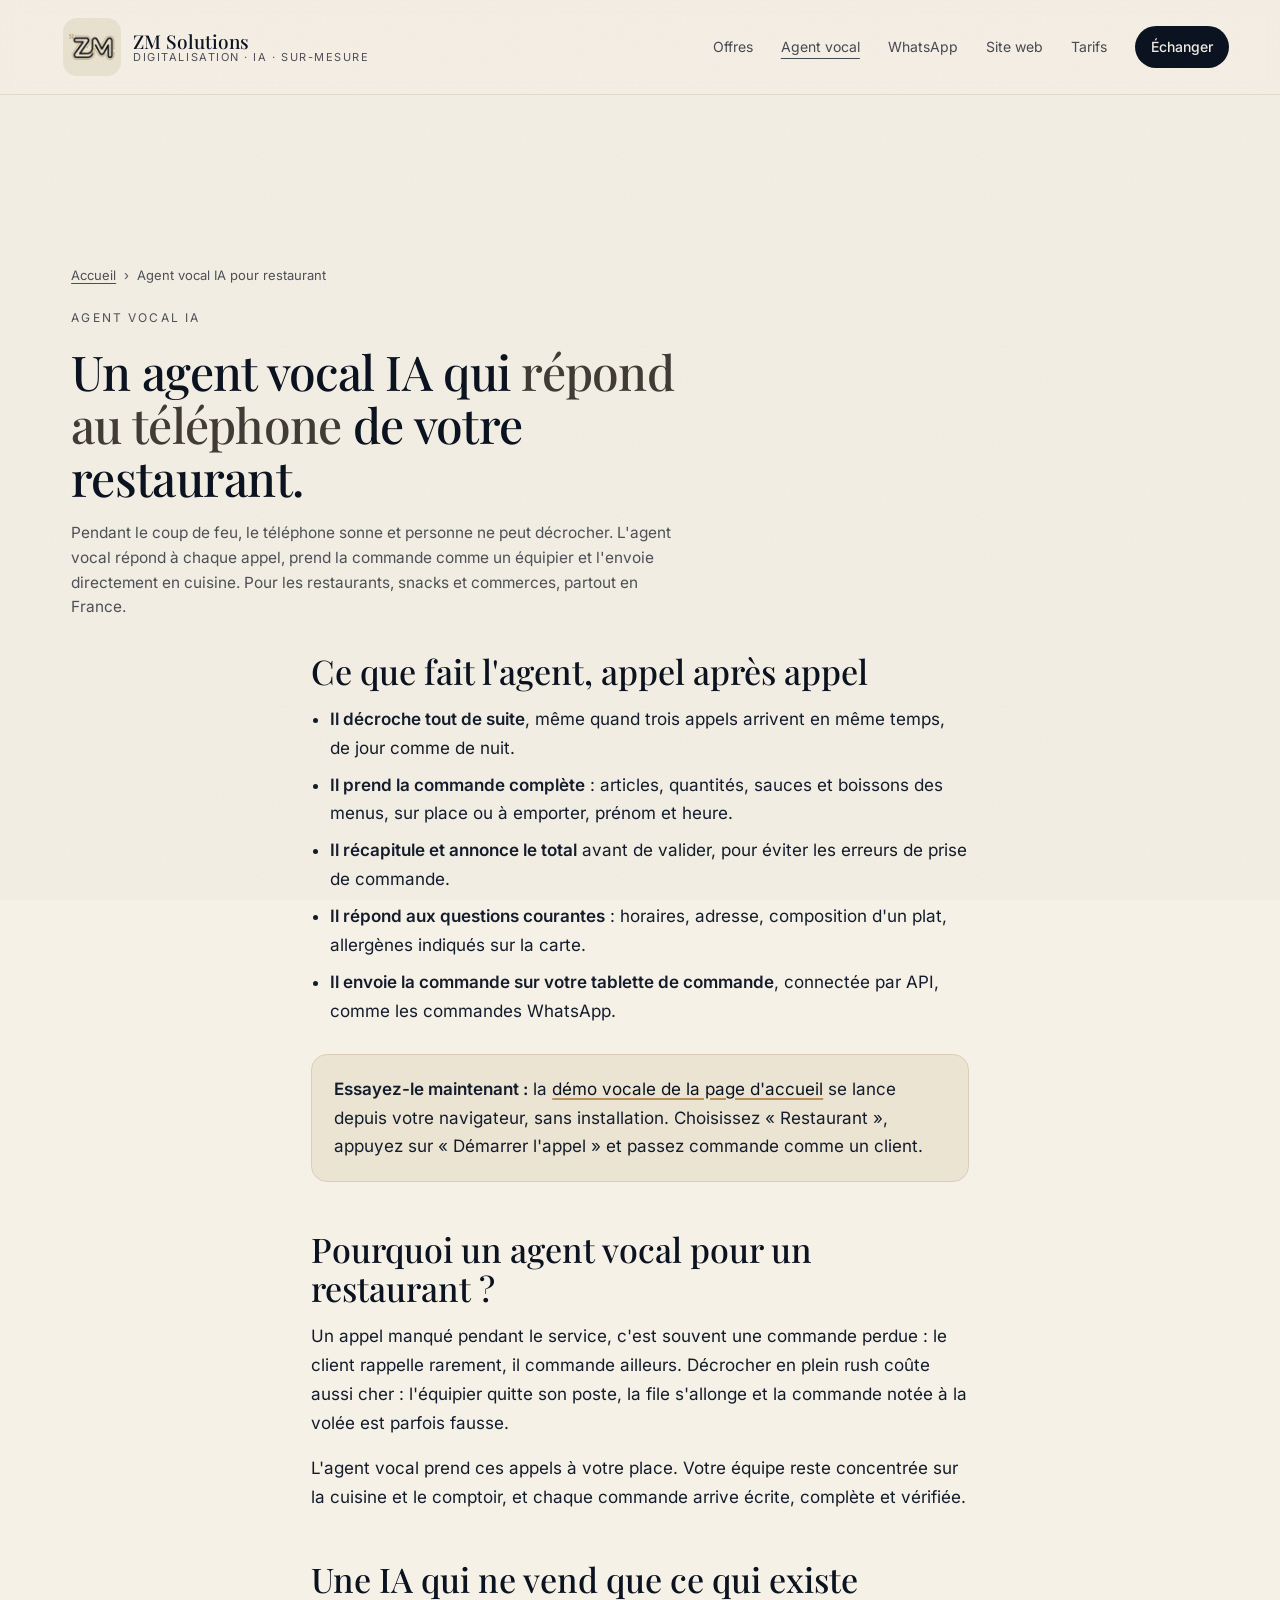
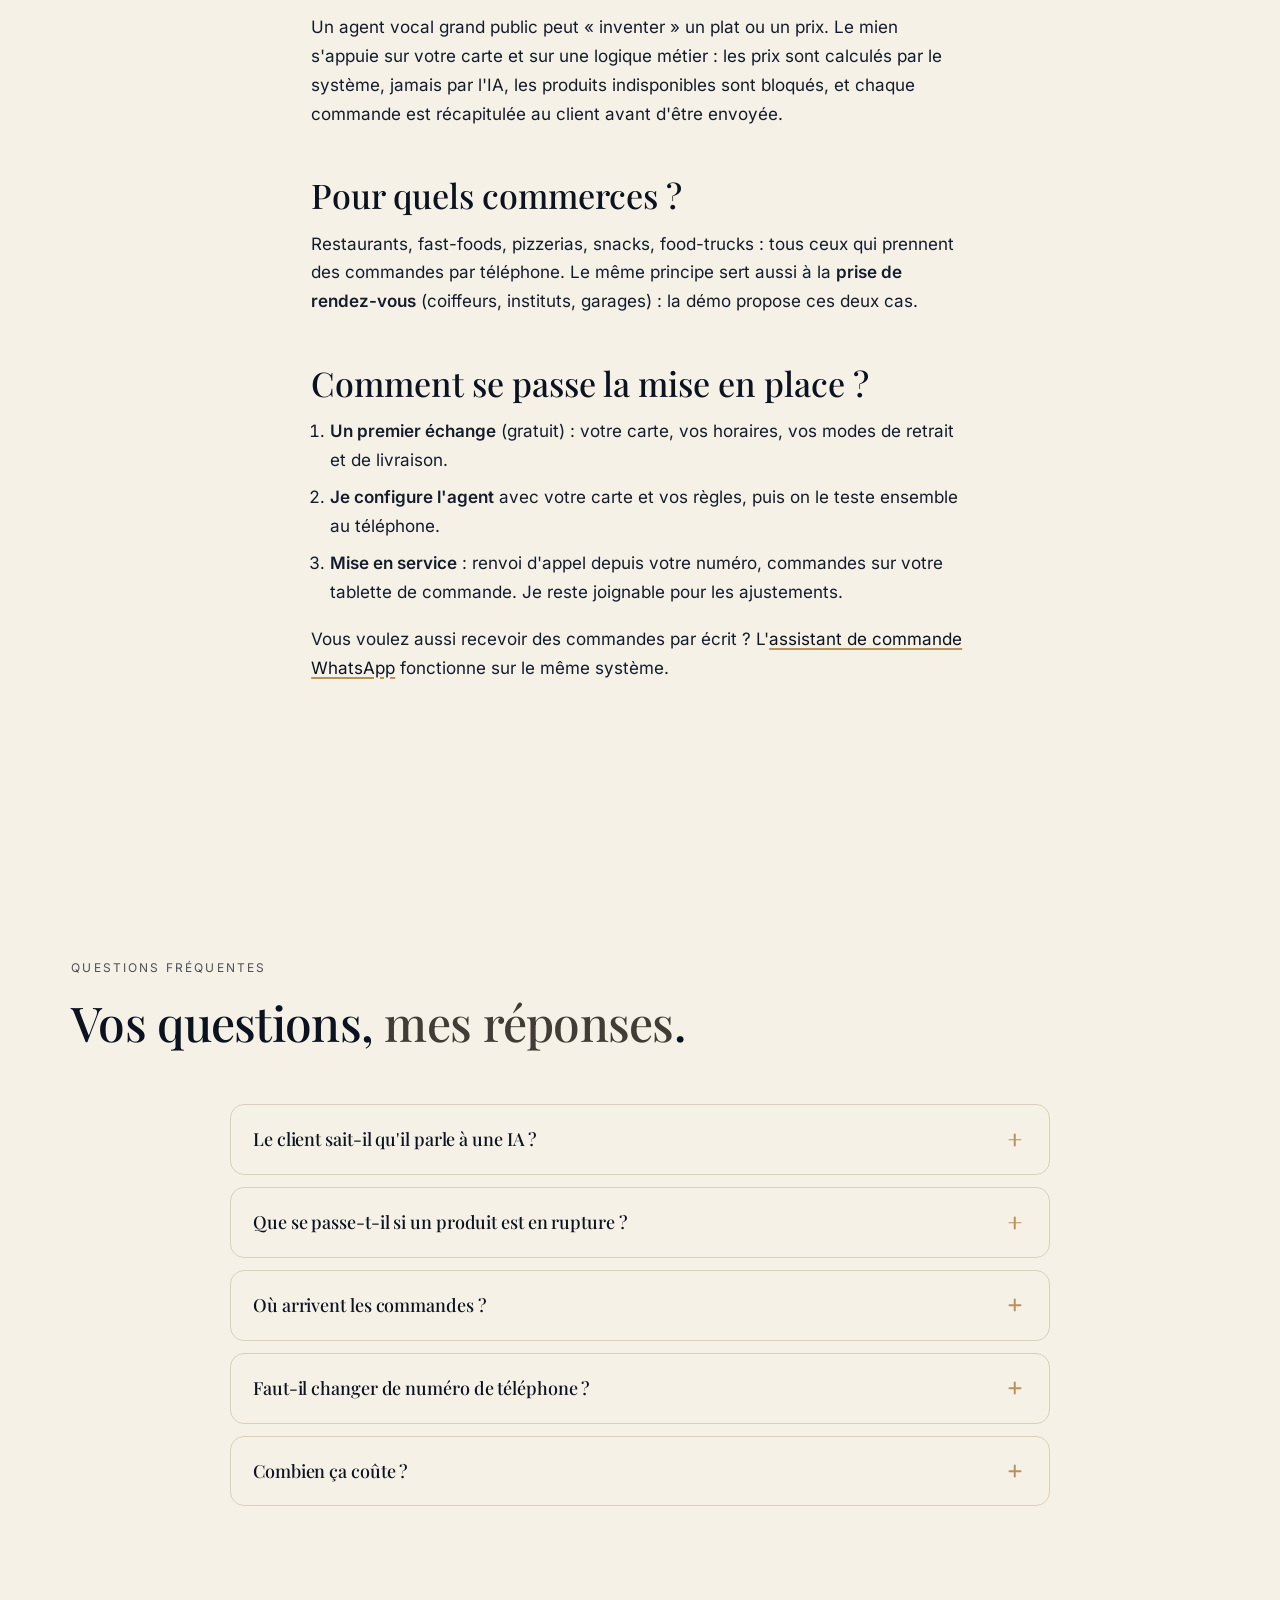
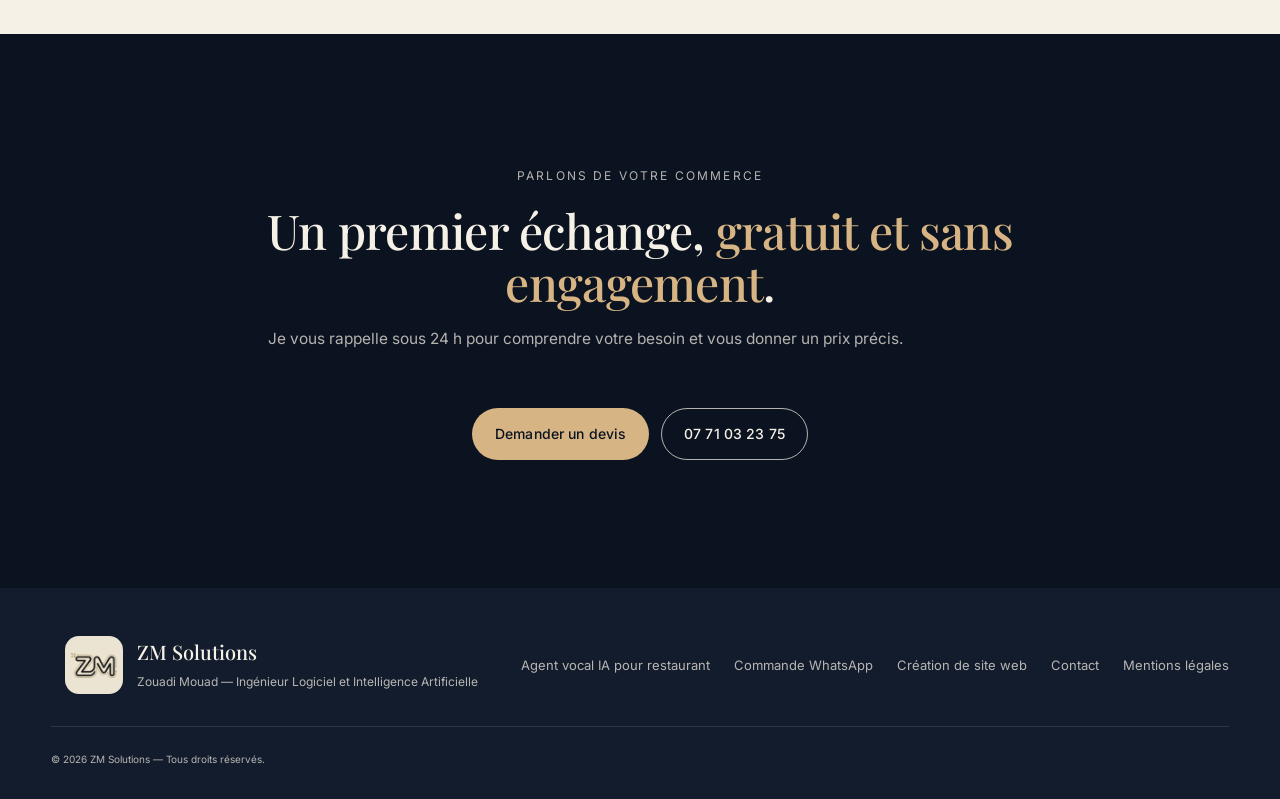
==== commit 8397b91d: "Site: SEO audit fixes (redirects, fonts, caching, structured data, accessibility) - .htaccess: http," ====
--- a/agent-vocal-ia-restaurant/index.html
+++ b/agent-vocal-ia-restaurant/index.html
@@ -18,12 +18,13 @@
   <meta property="og:image:width" content="1200" />
   <meta property="og:image:height" content="630" />
   <meta name="twitter:card" content="summary_large_image" />
-  <link rel="icon" href="/img/favicon-32.png" type="image/png" sizes="32x32" />
+  <link rel="icon" href="/favicon.ico" sizes="48x48" />
+  <link rel="icon" href="/img/icon-192.png" type="image/png" sizes="192x192" />
   <link rel="apple-touch-icon" href="/img/apple-touch-icon.png" />
-  <link rel="preconnect" href="https://fonts.googleapis.com" />
-  <link rel="preconnect" href="https://fonts.gstatic.com" crossorigin />
-  <link href="https://fonts.googleapis.com/css2?family=Inter:wght@400;500;600;700&family=Playfair+Display:ital,wght@0,500;0,600;0,700;1,500&display=swap" rel="stylesheet" />
-  <link rel="stylesheet" href="/styles/site.css?v=10" />
+  <!-- Polices hebergees sur le site (styles/base/fonts.css) : prechargees, elles s'affichent sans attendre le CSS. -->
+  <link rel="preload" href="/fonts/inter-latin.woff2" as="font" type="font/woff2" crossorigin />
+  <link rel="preload" href="/fonts/playfair-latin.woff2" as="font" type="font/woff2" crossorigin />
+  <link rel="stylesheet" href="/styles/site.css?v=76b6db602f" />
   <script type="application/ld+json">
 {
   "@context": "https://schema.org",
@@ -52,16 +53,7 @@
       "url": "https://zmsolutions.fr/agent-vocal-ia-restaurant/",
       "description": "Un agent vocal IA qui répond au téléphone de votre restaurant 24h/24, prend les commandes et les envoie sur votre tablette de commande. Démo gratuite en ligne.",
       "provider": {
-        "@type": "ProfessionalService",
-        "name": "ZM Solutions",
-        "url": "https://zmsolutions.fr/",
-        "telephone": "+33771032375",
-        "address": {
-          "@type": "PostalAddress",
-          "addressLocality": "Blois",
-          "postalCode": "41000",
-          "addressCountry": "FR"
-        }
+        "@id": "https://zmsolutions.fr/#organization"
       },
       "areaServed": [
         {
@@ -123,8 +115,8 @@
   <div class="grain" aria-hidden="true"></div>
 
   <header class="nav" id="nav">
-    <a href="/" class="nav__brand" aria-label="ZM Solutions, accueil">
-      <picture><source srcset="/img/logo.webp" type="image/webp" /><img src="/img/logo.png" alt="" class="nav__logo" width="176" height="96" /></picture>
+    <a href="/" class="nav__brand">
+      <picture><source srcset="/img/logo.webp" type="image/webp" /><img src="/img/logo.png" alt="" class="nav__logo" width="102" height="56" /></picture>
       <span class="nav__wordmark">
         <span class="nav__wordmark-main">ZM Solutions</span>
         <span class="nav__wordmark-sub">Digitalisation · IA · Sur-mesure</span>
@@ -226,7 +218,7 @@
   <footer class="footer">
     <div class="footer__top">
       <div class="footer__brand">
-        <picture><source srcset="/img/logo.webp" type="image/webp" /><img src="/img/logo.png" alt="" width="176" height="96" loading="lazy" /></picture>
+        <picture><source srcset="/img/logo.webp" type="image/webp" /><img src="/img/logo.png" alt="" width="102" height="56" loading="lazy" /></picture>
         <div>
           <strong>ZM Solutions</strong>
           <span>Zouadi Mouad — Ingénieur Logiciel et Intelligence Artificielle</span>
@@ -244,6 +236,6 @@
       <small>© <span id="year"></span> ZM Solutions — Tous droits réservés.</small>
     </div>
   </footer>
-  <script type="module" src="/scripts/page.js?v=10"></script>
+  <script type="module" src="/scripts/page.js?v=83d33ae494"></script>
 </body>
 </html>
--- a/styles/site.css
+++ b/styles/site.css
@@ -1,2 +1,2 @@
 /* Genere par tools/build.py depuis styles/main.css : ne pas modifier a la main. */
-:root{--ink: #0c1320;--ink-2: #131c2c;--ink-3: #1c2740;--paper: #f6f1e7;--paper-2: #ece4d2;--line: #d9cfb9;--gold: #b9925a;--gold-2: #d6b483;--rose: #c46a5b;--green: #6b8a5a;--red: #b04a3a;--amber: #c98a2b;--serif: 'Playfair Display','EB Garamond',Georgia,serif;--sans: 'Inter',-apple-system,BlinkMacSystemFont,'Segoe UI',sans-serif;--maxw: 1240px;--pad: clamp(20px,4vw,56px);--r: 14px;--r-lg: 22px;--ease: cubic-bezier(.2,.7,.2,1)}*{box-sizing: border-box}html{scroll-behavior: smooth;-webkit-text-size-adjust: 100%;overflow-x: hidden}body{margin: 0;font-family: var(--sans);font-size: 16px;line-height: 1.6;color: var(--ink);background: var(--paper);-webkit-font-smoothing: antialiased;text-rendering: optimizeLegibility;overflow-x: hidden;width: 100%}img{max-width: 100%;height: auto;display: block}a{color: inherit;text-decoration: none}button{font-family: inherit;cursor: pointer}::selection{background: var(--ink);color: var(--paper)}.grain{pointer-events: none;position: fixed;inset: 0;z-index: 9999;opacity: .035;mix-blend-mode: multiply;background-image: url("data:image/svg+xml;utf8,<svg xmlns='http://www.w3.org/2000/svg' width='180' height='180'><filter id='n'><feTurbulence type='fractalNoise' baseFrequency='0.9' numOctaves='2' stitchTiles='stitch'/><feColorMatrix values='0 0 0 0 0  0 0 0 0 0  0 0 0 0 0  0 0 0 .9 0'/></filter><rect width='100%' height='100%' filter='url(%23n)'/></svg>")}.dot{width: 8px;height: 8px;border-radius: 50%;background: var(--ink);display: inline-block}.dot--live{background: var(--green);animation: pulse 2.2s infinite}.dot--idle{background: color-mix(in oklab,var(--ink) 30%,transparent)}.dot--call{background: var(--rose);animation: pulse 1.4s infinite}@keyframes pulse{0%{box-shadow: 0 0 0 0 color-mix(in oklab,currentColor 50%,transparent)}70%{box-shadow: 0 0 0 10px transparent}100%{box-shadow: 0 0 0 0 transparent}}.reveal{opacity: 0;transform: translateY(24px);transition: opacity .8s var(--ease),transform .8s var(--ease)}.reveal.is-in{opacity: 1;transform: none}picture{display: contents}.btn{display: inline-flex;align-items: center;gap: 10px;padding: 14px 22px;border-radius: 999px;font-size: 14px;font-weight: 500;letter-spacing: .01em;border: 1px solid transparent;transition: transform .3s var(--ease),background .3s var(--ease),color .3s var(--ease),border-color .3s var(--ease);will-change: transform}.btn:hover{transform: translateY(-1px)}.btn:active{transform: translateY(0)}.btn__icon{display: inline-flex;width: 18px;height: 18px}.btn__icon svg{width: 100%;height: 100%}.btn--primary{background: var(--ink);color: var(--paper)}.btn--primary:hover{background: var(--ink-3)}.btn--ghost{background: transparent;color: var(--ink);border-color: color-mix(in oklab,var(--ink) 25%,transparent)}.btn--ghost:hover{border-color: var(--ink)}.btn--round{padding: 14px 18px}.btn--mini{padding: 8px 12px;font-size: 12px;background: var(--ink);color: var(--paper);border-radius: 8px}.btn--mini-ghost{background: transparent;color: var(--ink);border: 1px solid var(--line)}.btn--mini-ghost:hover{border-color: var(--ink)}.btn[disabled]{opacity: .35;cursor: not-allowed}.nav{position: sticky;top: 0;z-index: 100;display: flex;align-items: center;justify-content: space-between;padding: 18px var(--pad);background: color-mix(in oklab,var(--paper) 88%,transparent);backdrop-filter: saturate(140%) blur(10px);-webkit-backdrop-filter: saturate(140%) blur(10px);border-bottom: 1px solid color-mix(in oklab,var(--line) 60%,transparent)}.nav__brand{display: flex;align-items: center;gap: 12px}.nav__logo{width: 58px;height: 58px;border-radius: 14px;background: var(--paper-2);padding: 6px;object-fit: contain}.nav__wordmark{display: flex;flex-direction: column;line-height: 1.1}.nav__wordmark-main{font-family: var(--serif);font-weight: 500;font-size: 19px}.nav__wordmark-sub{font-size: 11px;letter-spacing: .14em;text-transform: uppercase;color: color-mix(in oklab,var(--ink) 55%,transparent)}.nav__links{display: flex;align-items: center;gap: 28px}.nav__links a{font-size: 14px;position: relative;color: color-mix(in oklab,var(--ink) 75%,transparent);transition: color .25s var(--ease)}.nav__links a::after{content: "";position: absolute;left: 0;right: 0;bottom: -6px;height: 1px;background: var(--ink);transform: scaleX(0);transform-origin: left;transition: transform .35s var(--ease)}.nav__links a:hover{color: var(--ink)}.nav__links a:hover::after{transform: scaleX(1)}.nav__cta{background: var(--ink);color: var(--paper) !important;padding: 10px 16px;border-radius: 999px;font-weight: 500}.nav__cta::after{display: none}.nav__cta:hover{background: var(--ink-3)}.nav__burger{display: none;background: none;border: 0;padding: 8px;flex-direction: column;gap: 4px}.nav__burger span{width: 22px;height: 1.5px;background: var(--ink)}.section{padding: clamp(72px,10vw,140px) var(--pad);max-width: var(--maxw);margin: 0 auto}.section--wide{max-width: 1440px}.section--dark{background: var(--ink);color: var(--paper);max-width: none;padding-left: var(--pad);padding-right: var(--pad)}.section--soft{background: var(--paper-2);max-width: none}.section--dark>*,.section--soft>*{max-width: var(--maxw);margin-left: auto;margin-right: auto}.section--dark .eyebrow,.section--dark .section__sub{color: color-mix(in oklab,var(--paper) 70%,transparent)}.section__head{max-width: 760px;margin-bottom: 56px}.eyebrow{display: inline-block;font-size: 12px;letter-spacing: .18em;text-transform: uppercase;color: color-mix(in oklab,var(--ink) 55%,transparent);margin-bottom: 18px}.eyebrow--small{margin-bottom: 10px}.section__title{font-family: var(--serif);font-weight: 500;font-size: clamp(28px,4vw,48px);line-height: 1.1;letter-spacing: -0.015em;margin: 0 0 18px}.section__title em{font-style: normal;font-weight: 500;color: color-mix(in oklab,var(--ink) 65%,var(--gold))}.section__sub{font-size: clamp(15px,1.2vw,17px);color: color-mix(in oklab,var(--ink) 70%,transparent);max-width: 65ch;margin: 0}.footer{padding: 48px var(--pad) 32px;background: var(--ink-2);color: color-mix(in oklab,var(--paper) 70%,transparent)}.footer__top{display: flex;justify-content: space-between;align-items: center;gap: 24px;flex-wrap: wrap;max-width: var(--maxw);margin: 0 auto;padding-bottom: 32px;border-bottom: 1px solid color-mix(in oklab,var(--paper) 12%,transparent)}.footer__brand{display: flex;align-items: center;gap: 14px}.footer__brand img{width: 58px;height: 58px;border-radius: 14px;background: var(--paper-2);padding: 6px;object-fit: contain}.footer__brand strong{font-family: var(--serif);font-weight: 500;font-size: 20px;color: var(--paper);display: block}.footer__brand span{font-size: 12px}.footer__nav{display: flex;gap: 24px;flex-wrap: wrap}.footer__nav a{font-size: 13px;transition: color .25s var(--ease)}.footer__nav a:hover{color: var(--paper)}.footer__bottom{display: flex;justify-content: space-between;gap: 16px;flex-wrap: wrap;max-width: var(--maxw);margin: 24px auto 0;font-size: 12px;color: color-mix(in oklab,var(--paper) 50%,transparent)}.amp{font-family: var(--sans);font-style: normal;font-weight: inherit}.field{display: flex;flex-direction: column;gap: 6px}.field--full{grid-column: 1 / -1}.field label{font-size: 11px;letter-spacing: .14em;text-transform: uppercase;color: color-mix(in oklab,var(--paper) 55%,transparent)}.field input,.field textarea{background: transparent;border: 0;border-bottom: 1px solid color-mix(in oklab,var(--paper) 25%,transparent);padding: 10px 0;color: var(--paper);font: inherit;font-size: 15px;transition: border-color .25s var(--ease)}.field input:focus,.field textarea:focus{outline: none;border-bottom-color: var(--gold)}.field textarea{resize: vertical;min-height: 80px}.field input:invalid:not(:placeholder-shown){border-bottom-color: var(--rose)}.field__actions{display: flex;justify-content: space-between;align-items: center;gap: 16px;flex-wrap: wrap;margin-top: 6px}.check{display: inline-flex;gap: 10px;align-items: flex-start;font-size: 13px;cursor: pointer;color: color-mix(in oklab,var(--paper) 70%,transparent)}.check input{accent-color: var(--gold);margin-top: 2px}.modal{position: fixed;inset: 0;z-index: 1000;display: flex;align-items: center;justify-content: center;padding: 20px;visibility: hidden;opacity: 0;transition: opacity .25s var(--ease),visibility .25s}.modal.is-open{visibility: visible;opacity: 1}.modal__backdrop{position: absolute;inset: 0;background: color-mix(in oklab,var(--ink) 65%,transparent);backdrop-filter: blur(4px)}.modal__panel{position: relative;background: var(--paper);border-radius: var(--r-lg);border: 1px solid var(--line);width: 100%;max-width: 520px;max-height: calc(100vh - 40px);overflow-y: auto;box-shadow: 0 50px 100px -30px rgba(0,0,0,.4);transform: translateY(20px) scale(.98);transition: transform .3s var(--ease)}.modal.is-open .modal__panel{transform: none}.modal__head{display: flex;align-items: center;justify-content: space-between;padding: 22px 24px;border-bottom: 1px solid var(--line)}.modal__head h3{margin: 0;font-family: var(--serif);font-weight: 500;font-size: 22px;letter-spacing: -0.005em}.modal__close{width: 36px;height: 36px;border-radius: 50%;background: transparent;border: 1px solid var(--line);color: var(--ink);font-size: 22px;line-height: 1;cursor: pointer;transition: all .2s var(--ease)}.modal__close:hover{background: var(--ink);color: var(--paper);border-color: var(--ink)}.modal__form{padding: 22px 24px 24px;display: flex;flex-direction: column;gap: 16px}.modal__form .field{display: flex;flex-direction: column;gap: 6px}.modal__form .field label{font-size: 11px;letter-spacing: .12em;text-transform: uppercase;color: color-mix(in oklab,var(--ink) 60%,transparent)}.modal__form .field input{background: #fff;border: 1px solid var(--line);border-radius: 8px;padding: 10px 12px;font: inherit;font-size: 14px;color: var(--ink)}.modal__form .field input:focus{outline: 2px solid var(--ink);outline-offset: 1px;border-color: var(--ink)}.field-row{display: grid;grid-template-columns: repeat(2,minmax(0,1fr));gap: 12px}.field-row .field input{min-width: 0;width: 100%}.field-row>.field:nth-child(3){grid-column: 1 / -1}.modal__actions{display: flex;gap: 10px;justify-content: flex-end;margin-top: 4px}.demo{display: grid;grid-template-columns: minmax(240px,0.7fr) minmax(0,1.6fr);gap: clamp(24px,4vw,64px);align-items: start;margin-top: clamp(60px,8vw,100px)}.demo--stacked{grid-template-columns: 1fr}.demo--stacked .demo__intro{position: static;max-width: 720px;margin-bottom: clamp(20px,3vw,36px)}.demo__intro{position: sticky;top: 110px;align-self: start}.demo--reverse{grid-template-columns: minmax(0,1.6fr) minmax(240px,0.7fr)}.demo--reverse>.demo__intro{order: 2}.demo__intro h3{font-family: var(--serif);font-weight: 500;font-size: clamp(22px,2.4vw,28px);line-height: 1.2;margin: 0 0 14px;letter-spacing: -0.005em}.demo__intro p{color: color-mix(in oklab,var(--ink) 75%,transparent);margin: 0 0 18px}.demo__bullets{list-style: none;padding: 0;margin: 0}.demo__bullets li{font-size: 14px;padding: 8px 0;position: relative;padding-left: 22px;color: color-mix(in oklab,var(--ink) 80%,transparent)}.demo__bullets li::before{content: "→";position: absolute;left: 0;color: var(--gold);font-family: var(--serif)}.mockup{background: #fff;border-radius: var(--r-lg);border: 1px solid var(--line);box-shadow: 0 30px 60px -30px color-mix(in oklab,var(--ink) 30%,transparent),0 1px 0 0 color-mix(in oklab,var(--ink) 6%,transparent);overflow: hidden}.mockup__chrome{display: flex;align-items: center;gap: 8px;padding: 12px 16px;background: var(--paper-2);border-bottom: 1px solid var(--line);font-size: 12px;color: color-mix(in oklab,var(--ink) 55%,transparent)}.mockup__chrome span{width: 10px;height: 10px;border-radius: 50%;background: color-mix(in oklab,var(--ink) 18%,transparent)}.mockup__chrome em{font-style: normal;margin-left: 12px;letter-spacing: .04em;font-family: var(--sans)}.mockup__body{padding: clamp(14px,2.5vw,22px);overflow-x: hidden}.hero{position: relative;padding: clamp(48px,7vw,96px) var(--pad) clamp(60px,8vw,110px);max-width: var(--maxw);margin: 0 auto}.hero__grid{display: grid;grid-template-columns: 0.85fr 1.15fr;gap: clamp(32px,5vw,80px);align-items: start}.hero__grid--solo{grid-template-columns: 1fr;max-width: 900px}.hero__content{min-width: 0}.hero__meta{display: inline-flex;align-items: center;gap: 10px;font-size: 12px;letter-spacing: .14em;text-transform: uppercase;color: color-mix(in oklab,var(--ink) 60%,transparent);margin-bottom: 24px}.hero__title{font-family: var(--serif);font-weight: 500;font-size: clamp(32px,4.8vw,56px);line-height: 1.1;letter-spacing: -0.015em;margin: 0 0 22px}.hero__title em{font-style: italic;font-weight: 400;color: color-mix(in oklab,var(--ink) 70%,var(--gold))}.hero__title .hl{background: linear-gradient(180deg,transparent 62%,color-mix(in oklab,var(--gold) 35%,transparent) 62%);padding: 0 .08em}.hero__lede{max-width: 60ch;font-size: clamp(15px,1.2vw,17px);color: color-mix(in oklab,var(--ink) 78%,transparent);margin: 0 0 14px}.hero__lede strong{color: var(--ink);font-weight: 600}.hero__lede em{font-style: normal;color: color-mix(in oklab,var(--ink) 70%,var(--gold))}.hero__columns{display: grid;grid-template-columns: 1fr 1fr;gap: 40px;margin: 36px 0 32px;padding-top: 32px;border-top: 1px solid var(--line)}.hero__ctas{display: flex;flex-wrap: wrap;gap: 12px}.timeline{list-style: none;padding: 0;margin: 0}.timeline li{position: relative;padding: 12px 0 12px 22px;border-bottom: 1px dashed color-mix(in oklab,var(--line) 80%,transparent)}.timeline li:last-child{border-bottom: 0}.timeline li::before{content: "";position: absolute;left: 0;top: 20px;width: 8px;height: 8px;border-radius: 50%;background: var(--gold);box-shadow: 0 0 0 4px color-mix(in oklab,var(--gold) 20%,transparent)}.timeline__date{display: block;font-size: 11px;letter-spacing: .14em;text-transform: uppercase;color: color-mix(in oklab,var(--ink) 55%,transparent);margin-bottom: 4px}.timeline strong{display: block;font-size: 14px;font-weight: 600}.timeline span:not(.timeline__date){display: block;font-size: 13px;color: color-mix(in oklab,var(--ink) 65%,transparent)}.skills{display: flex;flex-direction: column;gap: 18px}.skills__group h4{margin: 0 0 8px;font-family: var(--sans);font-size: 13px;font-weight: 500;color: var(--ink)}.skills__chips{display: flex;flex-wrap: wrap;gap: 6px}.skills__chips span{display: inline-flex;align-items: center;padding: 5px 11px;border-radius: 999px;font-size: 12px;background: var(--paper);border: 1px solid var(--line);color: color-mix(in oklab,var(--ink) 80%,transparent);transition: all .25s var(--ease)}.skills__chips span:hover{background: var(--ink);color: var(--paper);border-color: var(--ink)}.skills__chips--soft span{background: transparent;font-style: italic;font-family: var(--serif);font-size: 14px;border-color: color-mix(in oklab,var(--gold) 50%,var(--line));color: var(--ink)}.cards{display: grid;gap: 20px;grid-template-columns: repeat(3,1fr);grid-auto-rows: min-content}.cards--4{grid-template-columns: repeat(4,1fr)}@supports (grid-template-rows: subgrid){.cards{grid-template-rows: auto auto 1fr auto auto auto}.card{display: grid;grid-row: span 6;grid-template-rows: subgrid;row-gap: 0}.card__list{display: grid;grid-row: 4 / span 3;grid-template-rows: subgrid;margin: 0}}.cards__more{margin: 32px auto 0;max-width: 60ch;text-align: center;font-size: 14px;color: color-mix(in oklab,var(--ink) 60%,transparent)}.cards__more em{font-family: var(--serif);font-style: italic;font-size: 18px;color: var(--ink)}.card{position: relative;background: var(--paper);border: 1px solid var(--line);border-radius: var(--r-lg);padding: 28px 24px 24px;transition: transform .4s var(--ease),border-color .4s var(--ease),box-shadow .4s var(--ease);display: flex;flex-direction: column}.card:hover{transform: translateY(-4px);border-color: var(--ink);box-shadow: 0 30px 60px -30px color-mix(in oklab,var(--ink) 30%,transparent)}.card__num{font-family: var(--serif);font-size: 14px;color: var(--gold);margin-bottom: 14px;letter-spacing: .1em}.card h3{font-family: var(--serif);font-weight: 500;font-size: 24px;letter-spacing: -0.005em;margin: 0 0 10px;line-height: 1.2}.card p{color: color-mix(in oklab,var(--ink) 75%,transparent);margin: 0 0 18px;font-size: 14.5px;line-height: 1.55}.card__list{list-style: none;padding: 0;margin: auto 0 0;border-top: 1px solid var(--line)}.card__list li{font-size: 14px;padding: 12px 0;border-bottom: 1px dashed color-mix(in oklab,var(--line) 80%,transparent);position: relative;padding-left: 26px;color: color-mix(in oklab,var(--ink) 80%,transparent);display: flex;align-items: center;min-height: 52px;line-height: 1.4}.card__list li::before{content: "";position: absolute;left: 0;top: 50%;width: 16px;height: 1px;background: var(--gold)}.card__list li:last-child{border-bottom: 0}.agent{background: var(--ink-2);border: 1px solid color-mix(in oklab,var(--paper) 12%,transparent);border-radius: var(--r-lg);padding: 28px}.agent__choices{display: flex;flex-wrap: wrap;gap: 10px;margin-bottom: 24px}.chip{background: transparent;color: color-mix(in oklab,var(--paper) 70%,transparent);border: 1px solid color-mix(in oklab,var(--paper) 18%,transparent);padding: 10px 16px;border-radius: 999px;font-size: 13px;transition: all .25s var(--ease)}.chip:hover{color: var(--paper);border-color: color-mix(in oklab,var(--paper) 40%,transparent)}.chip.is-active{background: var(--paper);color: var(--ink);border-color: var(--paper)}.agent__panel{display: grid;grid-template-columns: 1fr 1fr;gap: 24px}.agent__phone{background: var(--ink-3);border-radius: var(--r);padding: 28px;display: flex;flex-direction: column;gap: 22px;border: 1px solid color-mix(in oklab,var(--paper) 8%,transparent)}.agent__status{display: flex;align-items: center;gap: 10px;font-size: 12px;letter-spacing: .14em;text-transform: uppercase;color: color-mix(in oklab,var(--paper) 65%,transparent)}.agent__timer{margin-left: auto;font-variant-numeric: tabular-nums;font-family: var(--serif);font-size: 16px;color: var(--paper)}.agent__visual{flex: 1;display: flex;flex-direction: column;align-items: center;justify-content: center;text-align: center;gap: 14px;padding: 30px 10px;background: radial-gradient(ellipse at center,color-mix(in oklab,var(--gold) 12%,transparent) 0%,transparent 70%),var(--ink-2);border-radius: var(--r);min-height: 220px}.wave{width: 100%;max-width: 280px;height: 80px}.wave rect{fill: var(--gold-2);transition: height .12s var(--ease),y .12s var(--ease),opacity .25s var(--ease);opacity: .35}.agent.is-active .wave rect,.agent.is-listening .wave rect{opacity: 1}.agent__shop{font-family: var(--serif);font-size: 22px;color: var(--paper)}.agent__caption{font-size: 14px;color: color-mix(in oklab,var(--paper) 65%,transparent);max-width: 32ch}.agent__controls{display: flex;gap: 10px;justify-content: center}.agent__controls .btn--primary{background: var(--gold);color: var(--ink)}.agent__controls .btn--primary:hover{background: var(--gold-2)}.agent__controls .btn--ghost{color: var(--paper);border-color: color-mix(in oklab,var(--paper) 25%,transparent)}.agent__controls .btn--ghost:hover{border-color: var(--paper)}.agent__transcript{background: var(--ink-3);border: 1px solid color-mix(in oklab,var(--paper) 8%,transparent);border-radius: var(--r);padding: 22px;height: 100%;min-height: 360px;overflow-y: auto;display: flex;flex-direction: column;gap: 14px;scroll-behavior: smooth}.agent__placeholder{margin: auto;text-align: center;color: color-mix(in oklab,var(--paper) 50%,transparent)}.agent__placeholder small{display: block;margin-top: 8px;font-size: 11px;opacity: .7}.bubble{max-width: 85%;padding: 12px 16px;border-radius: 14px;font-size: 14px;line-height: 1.5;animation: bubbleIn .4s var(--ease) both}@keyframes bubbleIn{from{opacity: 0;transform: translateY(8px)}to{opacity: 1;transform: translateY(0)}}.bubble--ai{align-self: flex-start;background: color-mix(in oklab,var(--paper) 92%,var(--gold));color: var(--ink);border-bottom-left-radius: 4px}.bubble--user{align-self: flex-end;background: color-mix(in oklab,var(--ink) 70%,var(--paper));color: var(--paper);border-bottom-right-radius: 4px;border: 1px solid color-mix(in oklab,var(--paper) 15%,transparent)}.bubble__role{display: block;font-size: 10px;letter-spacing: .14em;text-transform: uppercase;opacity: .55;margin-bottom: 4px}.bubble__text{display: block;white-space: pre-wrap;word-break: break-word}.bubble--typing{padding: 14px 16px}.bubble--typing span{display: inline-block;width: 6px;height: 6px;margin: 0 2px;border-radius: 50%;background: currentColor;opacity: .35;animation: typing 1.2s infinite}.bubble--typing span:nth-child(2){animation-delay: .15s}.bubble--typing span:nth-child(3){animation-delay: .3s}@keyframes typing{0%,60%,100%{transform: translateY(0);opacity: .35}30%{transform: translateY(-3px);opacity: 1}}.agent__note{margin: 22px 0 0;font-size: 12px;text-align: center;color: color-mix(in oklab,var(--paper) 50%,transparent)}.wa{display: grid;grid-template-columns: minmax(0,1.1fr) minmax(0,.9fr);gap: clamp(28px,5vw,72px);align-items: center}.wa__steps{list-style: none;counter-reset: wa;padding: 0;margin: 0 0 32px;display: grid;gap: 14px}.wa__steps li{counter-increment: wa;position: relative;padding-left: 46px;color: color-mix(in oklab,var(--ink) 75%,transparent);line-height: 1.55}.wa__steps li::before{content: counter(wa);position: absolute;left: 0;top: -2px;width: 30px;height: 30px;border-radius: 50%;display: grid;place-items: center;font-family: var(--serif);font-size: 15px;color: var(--ink);background: var(--paper-2);border: 1px solid var(--line)}.wa__steps strong{color: var(--ink);font-weight: 600}.wa__actions{display: flex;flex-wrap: wrap;align-items: center;gap: 14px 22px}.wa__open svg{width: 20px;height: 20px}.wa__web{font-size: 14px;color: color-mix(in oklab,var(--ink) 65%,transparent);text-decoration: underline;text-underline-offset: 3px;text-decoration-color: var(--gold)}.wa__web:hover{color: var(--ink)}.wa__qr{margin: 30px 0 0;display: flex;align-items: center;gap: 18px}.wa__qr svg{width: 132px;height: 132px;flex: none;padding: 12px;background: #fff;border-radius: var(--r);border: 1px solid var(--line);box-shadow: 0 10px 30px rgba(12,19,32,.08)}.wa__qr figcaption{max-width: 190px;font-size: 14px;line-height: 1.5;color: color-mix(in oklab,var(--ink) 65%,transparent)}.wa__note{margin-top: 28px;padding-top: 20px;border-top: 1px solid var(--line);font-size: 13px;line-height: 1.6;color: color-mix(in oklab,var(--ink) 58%,transparent)}.wa__phone{justify-self: center;width: min(100%,360px);background: #efe7da;border: 8px solid var(--ink);border-radius: 34px;overflow: hidden;box-shadow: 0 30px 60px rgba(12,19,32,.18)}.wa__bar{display: flex;align-items: center;gap: 10px;padding: 14px 16px;background: var(--ink);color: var(--paper);font-size: 14px}.wa__bar small{display: block;font-size: 11px;opacity: .65}.wa__avatar{width: 34px;height: 34px;border-radius: 50%;display: grid;place-items: center;background: var(--gold);color: var(--ink);font-size: 12px;font-weight: 700}.wa__chat{padding: 16px 12px 20px;display: grid;gap: 8px}.msg{margin: 0;max-width: 86%;padding: 9px 12px;border-radius: 12px 12px 12px 4px;background: #fff;color: #1c1c1c;font-size: 13.5px;line-height: 1.45;box-shadow: 0 1px 1px rgba(0,0,0,.06)}.msg--me{justify-self: end;background: #d9f4c7;border-radius: 12px 12px 4px 12px}.msg__btn,.msg__btns span{display: block;margin-top: 8px;padding-top: 7px;border-top: 1px solid #ececec;text-align: center;color: #0b7a62;font-weight: 600;font-size: 13px}.msg__btns{display: block}.msg__btns span + span{margin-top: 0}@media (prefers-reduced-motion: no-preference){.wa__chat .msg{animation: waIn .5s var(--ease) both}.wa__chat .msg:nth-child(2){animation-delay: .15s}.wa__chat .msg:nth-child(3){animation-delay: .3s}.wa__chat .msg:nth-child(4){animation-delay: .45s}.wa__chat .msg:nth-child(5){animation-delay: .6s}.wa__chat .msg:nth-child(6){animation-delay: .75s}}@keyframes waIn{from{opacity: 0;transform: translateY(8px)}}@media (max-width: 860px){.wa{grid-template-columns: 1fr}.wa__phone{order: -1}}@media (hover: none) and (pointer: coarse){.wa__qr,.wa__web{display: none}.wa__open{width: 100%;justify-content: center}}.mockup--shop .mockup__body{padding: 0}.shop__body{background: #fff}.shop__hero{display: grid;grid-template-columns: 1.5fr 1fr;gap: 24px;padding: 18px 24px 16px;align-items: center;border-bottom: 1px solid var(--line);background: linear-gradient(115deg,rgba(246,241,231,.92),rgba(246,241,231,.55)),url("/img/shop-hero.jpg") center/cover;background: linear-gradient(115deg,rgba(246,241,231,.92),rgba(246,241,231,.55)),image-set(url("/img/shop-hero.webp") type("image/webp"),url("/img/shop-hero.jpg") type("image/jpeg")) center/cover}.shop__eyebrow{display: inline-block;margin-bottom: 6px;font-size: 11px;letter-spacing: .2em;text-transform: uppercase;color: var(--gold)}.shop__hero h4{font-family: var(--serif);font-weight: 500;font-size: clamp(24px,3vw,32px);margin: 0 0 8px;line-height: 1.1;letter-spacing: -0.01em}.shop__hero p{font-size: 14px;margin: 0;max-width: 50ch;color: color-mix(in oklab,var(--ink) 75%,transparent)}.shop__hero-meta{display: flex;gap: 16px;justify-content: flex-end;flex-wrap: wrap}.shop__hero-meta>div{background: rgba(255,255,255,.85);border: 1px solid var(--line);border-radius: 10px;padding: 12px 16px;min-width: 110px;text-align: center;backdrop-filter: blur(4px)}.shop__hero-meta strong{display: block;font-family: var(--serif);font-weight: 500;font-size: 22px}.shop__hero-meta span{font-size: 11px;letter-spacing: .08em;color: color-mix(in oklab,var(--ink) 55%,transparent)}.shop__cats{display: flex;gap: 8px;flex-wrap: wrap;padding: 14px 28px;background: var(--paper-2);border-bottom: 1px solid var(--line)}.shop__cat{background: transparent;border: 1px solid var(--line);color: var(--ink);padding: 7px 14px;border-radius: 999px;font-size: 13px;cursor: pointer;transition: all .2s var(--ease)}.shop__cat:hover{border-color: var(--ink)}.shop__cat.is-active{background: var(--ink);color: var(--paper);border-color: var(--ink)}.shop__layout{display: block}.shop__slider{position: relative}.shop__menu{display: flex;gap: 14px;overflow-x: auto;scroll-snap-type: x mandatory;scroll-behavior: smooth;overscroll-behavior-x: contain;scrollbar-width: thin;padding: 16px 24px 20px;scroll-padding-inline: 24px}.shop__menu>.shop-item{flex: 0 0 196px;scroll-snap-align: start}.shop__menu>p{flex: 1 0 100%}.shop__nav{position: absolute;top: 50%;transform: translateY(-50%);z-index: 2;width: 38px;height: 38px;border-radius: 50%;border: 1px solid var(--line);background: #fff;color: var(--ink);font-size: 22px;line-height: 1;cursor: pointer;box-shadow: 0 6px 16px -6px rgba(0,0,0,.25);transition: opacity .2s var(--ease)}.shop__nav--prev{left: 8px}.shop__nav--next{right: 8px}.shop__nav[disabled]{opacity: 0;pointer-events: none}@media (max-width: 600px){.shop__menu>.shop-item{flex-basis: 150px}.shop__nav{display: none}}.shop-item{display: flex;flex-direction: column;background: #fff;border: 1px solid var(--line);border-radius: 12px;overflow: hidden;position: relative;transition: transform .3s var(--ease),box-shadow .3s var(--ease),border-color .3s var(--ease)}.shop-item:hover{transform: translateY(-4px);border-color: var(--ink);box-shadow: 0 24px 40px -24px rgba(0,0,0,.18)}.shop-item__img{aspect-ratio: 4 / 3;width: 100%;position: relative;background-color: color-mix(in oklab,var(--paper) 70%,var(--gold));background-image: linear-gradient(135deg,color-mix(in oklab,var(--paper) 60%,white),var(--paper));background-size: cover;background-position: center;background-repeat: no-repeat;border-bottom: 1px solid var(--line)}.shop-item__tag{position: absolute;top: 10px;left: 10px;background: var(--ink);color: var(--paper);font-size: 10px;letter-spacing: .12em;text-transform: uppercase;padding: 4px 8px;border-radius: 999px}.shop-item__tag--veg{background: var(--green)}.shop-item__body{padding: 12px 14px 14px;display: flex;flex-direction: column;gap: 6px;flex: 1}.shop-item__name{font-family: var(--serif);font-weight: 500;font-size: 16px;line-height: 1.2;letter-spacing: -0.005em}.shop-item__desc{font-size: 12.5px;line-height: 1.45;flex: 1;display: -webkit-box;-webkit-line-clamp: 2;-webkit-box-orient: vertical;overflow: hidden;color: color-mix(in oklab,var(--ink) 65%,transparent)}.shop-item__foot{display: flex;align-items: center;justify-content: space-between;margin-top: 4px}.shop-item__price{font-family: var(--serif);font-weight: 500;font-size: 16px;font-variant-numeric: tabular-nums}.shop-item__add{background: var(--ink);color: var(--paper);border: 0;width: 32px;height: 32px;border-radius: 50%;font-size: 18px;line-height: 1;cursor: pointer;transition: all .2s var(--ease);display: inline-flex;align-items: center;justify-content: center}.shop-item__add:hover{background: var(--gold);transform: scale(1.08)}.shop-item.is-just-added{animation: itemAdded .5s var(--ease)}@keyframes itemAdded{0%,100%{transform: translateY(0)}50%{transform: translateY(-6px);box-shadow: 0 30px 50px -20px color-mix(in oklab,var(--gold) 40%,transparent)}}.shop__cart{background: var(--paper);border-top: 1px solid var(--line);display: flex;flex-direction: column}.shop__cart-head{display: flex;align-items: center;justify-content: space-between;padding: 16px 18px;border-bottom: 1px solid var(--line);font-family: var(--serif);font-size: 17px;font-weight: 500}.shop__cart-count{display: inline-flex;align-items: center;justify-content: center;min-width: 24px;height: 24px;padding: 0 8px;background: var(--ink);color: var(--paper);border-radius: 999px;font-family: var(--sans);font-size: 12px;font-weight: 500}.shop__cart-body{flex: 1;padding: 12px 18px;display: flex;flex-direction: column;gap: 10px;min-height: 120px}.shop__cart-empty{margin: auto 0;padding: 20px 0;text-align: center;font-size: 13px;color: color-mix(in oklab,var(--ink) 50%,transparent)}.cart-line{display: grid;grid-template-columns: 44px 1fr auto;gap: 10px;align-items: center;font-size: 13px}.cart-line__img{width: 44px;height: 44px;border-radius: 8px;background-size: cover;background-position: center;background-color: var(--paper-2);flex-shrink: 0}.cart-line__name{line-height: 1.3}.cart-line__name small{display: block;margin-top: 2px;color: color-mix(in oklab,var(--ink) 55%,transparent);font-size: 11px}.cart-line__qty{display: inline-flex;align-items: center;gap: 6px}.cart-line__qty button{width: 22px;height: 22px;border: 1px solid var(--line);background: #fff;border-radius: 50%;font-size: 14px;line-height: 1;cursor: pointer;color: var(--ink);display: inline-flex;align-items: center;justify-content: center;transition: all .2s var(--ease)}.cart-line__qty button:hover{background: var(--ink);color: var(--paper);border-color: var(--ink)}.cart-line__qty span{min-width: 18px;text-align: center;font-variant-numeric: tabular-nums}.shop__cart-foot{border-top: 1px solid var(--line);padding: 14px 18px 16px;display: flex;flex-direction: column;gap: 10px}.shop__cart-total{display: flex;justify-content: space-between;align-items: baseline}.shop__cart-total span{font-size: 11px;letter-spacing: .14em;text-transform: uppercase;color: color-mix(in oklab,var(--ink) 55%,transparent)}.shop__cart-total strong{font-family: var(--serif);font-weight: 500;font-size: 22px;font-variant-numeric: tabular-nums}.shop__cart-cta{width: 100%;padding: 12px}.shop__cart-cta:disabled{opacity: .4;cursor: not-allowed}.shop__cart-note{margin: 0;text-align: center;font-size: 11px;color: color-mix(in oklab,var(--ink) 50%,transparent)}.shop__toast{position: absolute;bottom: 20px;left: 50%;z-index: 10;transform: translateX(-50%) translateY(20px);background: var(--ink);color: var(--paper);padding: 10px 18px;border-radius: 999px;font-size: 13px;opacity: 0;pointer-events: none;transition: all .35s var(--ease)}.shop__toast.is-visible{opacity: 1;transform: translateX(-50%) translateY(0)}.pricing{display: flex;flex-direction: column}.pricing__grid{display: grid;grid-template-columns: 1fr 1fr;gap: 24px;width: 100%;max-width: 880px;margin: 0 auto}.pricing__card{display: flex;flex-direction: column;background: var(--paper);border: 1px solid var(--line);border-radius: var(--r-lg);padding: clamp(28px,3vw,40px)}.pricing__card--featured{background: var(--ink-2);border-color: var(--gold);color: var(--paper)}.pricing__card-head{min-height: 124px;margin-bottom: 28px;display: flex;flex-direction: column;justify-content: flex-start}.pricing__name{font-family: var(--serif);font-size: clamp(22px,2.2vw,28px);font-weight: 500;line-height: 1.15;margin: 0 0 10px}.pricing__target{font-size: 14px;line-height: 1.5;color: color-mix(in oklab,var(--ink) 55%,transparent);margin: 0}.pricing__card--featured .pricing__target{color: color-mix(in oklab,var(--paper) 65%,transparent)}.pricing__from{margin: 8px 0 0;font-size: 14px;color: color-mix(in oklab,var(--ink) 65%,transparent)}.pricing__from strong{font-family: var(--serif);font-size: 18px;font-weight: 600;color: var(--ink)}.pricing__card--featured .pricing__from{color: color-mix(in oklab,var(--paper) 70%,transparent)}.pricing__card--featured .pricing__from strong{color: var(--gold-2)}.pricing__list{list-style: none;margin: 0 0 32px;padding: 24px 0 0;border-top: 1px solid var(--line);display: flex;flex-direction: column;gap: 14px;flex: 1;font-size: 15px;line-height: 1.45}.pricing__card--featured .pricing__list{border-top-color: color-mix(in oklab,var(--paper) 18%,transparent)}.pricing__list li{position: relative;padding-left: 26px}.pricing__list li::before{content: "✓";position: absolute;left: 0;top: 0;color: var(--gold);font-weight: 700}.pricing__card .btn{width: 100%;justify-content: center;text-align: center}@media (max-width: 720px){.pricing__grid{grid-template-columns: 1fr}}.faq{max-width: 820px;margin: 0 auto;display: flex;flex-direction: column;gap: 12px}.faq__item{background: var(--paper);border: 1px solid var(--line);border-radius: var(--r);overflow: hidden;transition: border-color .3s var(--ease),box-shadow .3s var(--ease)}.faq__item[open]{border-color: var(--ink);box-shadow: 0 24px 50px -34px color-mix(in oklab,var(--ink) 35%,transparent)}.faq__q{list-style: none;cursor: pointer;display: flex;align-items: center;gap: 16px;padding: 20px 22px;font-family: var(--serif);font-size: 18px;font-weight: 500;letter-spacing: -0.005em;color: var(--ink)}.faq__q::-webkit-details-marker{display: none}.faq__q:hover{color: var(--gold)}.faq__icon{margin-left: auto;flex-shrink: 0;width: 24px;height: 24px;position: relative}.faq__icon::before,.faq__icon::after{content: "";position: absolute;top: 50%;left: 50%;width: 13px;height: 1.5px;border-radius: 2px;background: var(--gold);transform: translate(-50%,-50%);transition: transform .3s var(--ease),opacity .3s var(--ease)}.faq__icon::after{transform: translate(-50%,-50%) rotate(90deg)}.faq__item[open] .faq__icon::after{opacity: 0;transform: translate(-50%,-50%) rotate(0)}.faq__a{padding: 0 22px 22px;margin: 0;font-size: 14.5px;line-height: 1.65;color: color-mix(in oklab,var(--ink) 72%,transparent)}.faq__a strong{color: var(--ink);font-weight: 600}.faq__more{margin: 30px auto 0;max-width: 60ch;text-align: center;font-size: 14px;color: color-mix(in oklab,var(--ink) 60%,transparent)}.faq__more a{color: var(--ink);text-decoration: underline;text-underline-offset: 3px}.quotes{display: grid;gap: 24px;grid-template-columns: repeat(3,1fr)}.quote{margin: 0;background: var(--paper);border: 1px solid var(--line);border-radius: var(--r-lg);padding: 32px 28px;display: flex;flex-direction: column;gap: 18px}.quote__logo{width: 56px;height: 56px;color: var(--gold)}.quote__logo svg{width: 100%;height: 100%}.quote blockquote{margin: 0;font-family: var(--serif);font-style: italic;font-size: 18px;line-height: 1.4;letter-spacing: -0.01em;color: var(--ink)}.quote figcaption{display: flex;flex-direction: column;gap: 2px}.quote figcaption strong{font-weight: 600;font-size: 14px}.quote figcaption span{font-size: 12px;color: color-mix(in oklab,var(--ink) 55%,transparent)}.contact{display: grid;grid-template-columns: 1fr 1.1fr;gap: clamp(32px,5vw,80px);align-items: start}.contact .section__title{color: var(--paper)}.contact__intro p{color: color-mix(in oklab,var(--paper) 75%,transparent);max-width: 50ch}.contact__channels{list-style: none;padding: 0;margin: 28px 0 0;border-top: 1px solid color-mix(in oklab,var(--paper) 18%,transparent)}.contact__channels li{display: flex;gap: 16px;padding: 14px 0;border-bottom: 1px solid color-mix(in oklab,var(--paper) 12%,transparent);font-size: 14px}.contact__channels span:first-child{width: 90px;flex-shrink: 0;font-size: 11px;letter-spacing: .14em;text-transform: uppercase;color: color-mix(in oklab,var(--paper) 55%,transparent);padding-top: 2px}.contact__channels a:hover{color: var(--gold-2)}.contact__form{background: color-mix(in oklab,var(--paper) 6%,var(--ink));border: 1px solid color-mix(in oklab,var(--paper) 12%,transparent);border-radius: var(--r-lg);padding: 32px;display: grid;grid-template-columns: 1fr 1fr;gap: 18px}.field__actions .btn--primary{background: var(--gold);color: var(--ink)}.field__actions .btn--primary:hover{background: var(--gold-2)}.contact__feedback{grid-column: 1 / -1;margin: 0;min-height: 20px;font-size: 13px;color: var(--gold-2)}.page-hero{padding-top: clamp(120px,16vw,170px);padding-bottom: 24px}.page-hero .section__title{max-width: 22ch}.page-hero .section__sub{max-width: 62ch}.crumbs{font-size: 13px;color: color-mix(in oklab,var(--ink) 60%,transparent);margin-bottom: 18px;display: flex;gap: 8px;flex-wrap: wrap}.crumbs a{color: inherit;text-decoration: underline;text-underline-offset: 3px}.prose{max-width: 760px;padding-top: 8px}.prose h2{font-family: var(--serif);font-weight: 500;font-size: clamp(26px,3.4vw,34px);line-height: 1.15;margin: 48px 0 14px}.prose h2:first-child{margin-top: 0}.prose h3{font-family: var(--serif);font-weight: 500;font-size: 21px;margin: 28px 0 8px}.prose p,.prose li{font-size: 17px;line-height: 1.7;color: var(--ink-2)}.prose p{margin: 0 0 16px}.prose ul,.prose ol{margin: 0 0 18px;padding-left: 1.2em}.prose li{margin: 0 0 8px}.prose a{color: var(--ink);text-decoration: underline;text-decoration-color: var(--gold);text-decoration-thickness: 2px;text-underline-offset: 3px}.prose strong{font-weight: 600}.prose .callout{margin: 28px 0;padding: 20px 22px;border-radius: 16px;background: var(--paper-2);border: 1px solid var(--line)}.prose .callout p:last-child{margin-bottom: 0}.page-cta .section__head{text-align: center;margin-inline: auto}.page-cta__actions{display: flex;gap: 12px;justify-content: center;flex-wrap: wrap}.nav__links a[aria-current="page"]{text-decoration: underline;text-underline-offset: 6px}.more-link{display: block;margin-top: 10px;font-weight: 600;color: inherit;text-decoration: underline;text-decoration-color: var(--gold);text-decoration-thickness: 2px;text-underline-offset: 4px}.page-cta .btn--primary{background: var(--gold-2);color: var(--ink)}.page-cta .btn--ghost{color: var(--paper);border-color: color-mix(in oklab,var(--paper) 40%,transparent)}.page-cta .btn--ghost:hover{border-color: var(--paper)}@media (max-width: 1180px){.cards--4{grid-template-columns: repeat(2,1fr)}.demo{grid-template-columns: 1fr 1.2fr;gap: clamp(20px,3vw,40px)}.demo__intro{position: static;top: auto}}@media (max-width: 980px){.nav__links{display: none}.nav__burger{display: inline-flex}.nav.is-open .nav__links{display: flex;position: absolute;top: 100%;left: 0;right: 0;flex-direction: column;align-items: stretch;gap: 0;background: var(--paper);border-bottom: 1px solid var(--line);padding: 12px var(--pad)}.nav.is-open .nav__links a{padding: 14px 0;border-bottom: 1px solid var(--line)}.nav.is-open .nav__links a::after{display: none}.cards,.quotes,.cards--4{grid-template-columns: 1fr}.demo,.demo--reverse{grid-template-columns: 1fr}.demo--reverse>.demo__intro{order: 0}.agent__panel{grid-template-columns: 1fr}.agent__phone{order: -1}.agent__transcript{height: auto}.contact{grid-template-columns: 1fr}.hero__grid{grid-template-columns: 1fr}.hero__columns{grid-template-columns: 1fr;gap: 32px}.loyalty{flex-direction: column;align-items: center}.loyalty__badges{flex-direction: row;padding-top: 0;justify-content: center;flex-wrap: wrap}.shop__hero{grid-template-columns: 1fr;padding: 22px}.shop__hero-meta{justify-content: flex-start}.shop__cats{padding: 12px 16px;gap: 6px}.shop__cat{font-size: 12px;padding: 6px 12px}.shop__menu{padding: 18px 16px;scroll-padding-inline: 16px}}@media (max-width: 720px){.stock__head{flex-direction: column;align-items: stretch}.stock__search{flex-direction: column}.stock__search input{width: 100%;min-width: 0}.stock__table{font-size: 13px}.stock__table th,.stock__table td{padding: 10px 6px}.stock__table th:nth-child(2),.stock__table td:nth-child(2),.stock__table th:nth-child(4),.stock__table td:nth-child(4){display: none}.bar__track{width: 56px}.field-row{grid-template-columns: 1fr}.contact__form{grid-template-columns: 1fr;padding: 22px}.shop__hero{padding: 18px;gap: 14px}.shop__hero h4{font-size: 22px}.shop__hero-meta{gap: 8px}.shop__hero-meta>div{flex: 1 1 calc(33% - 8px);min-width: 0;padding: 9px 10px}.shop__hero-meta strong{font-size: 18px}.footer__top{justify-content: flex-start}.footer__bottom{flex-direction: column;gap: 6px}}@media (max-width: 600px){.modal{padding: 0;align-items: flex-end}.modal__panel{max-width: 100%;max-height: 90vh;border-radius: 18px 18px 0 0;transform: translateY(100%)}.modal.is-open .modal__panel{transform: translateY(0)}.modal__head{padding: 16px 18px}.modal__head h3{font-size: 18px}.modal__form{padding: 16px 18px 24px;gap: 12px}.modal__actions{flex-direction: column-reverse}.modal__actions .btn{width: 100%;justify-content: center}.stock__table th:nth-child(5),.stock__table td:nth-child(5){display: none}.shop__menu{gap: 10px;padding: 14px;scroll-padding-inline: 14px}.shop-item__body{padding: 10px 12px 12px}.shop-item__name{font-size: 14px}.shop-item__desc{display: none}.shop-item__add{width: 30px;height: 30px;font-size: 17px}.cart-line{grid-template-columns: 36px 1fr auto;gap: 8px;font-size: 12.5px}.cart-line__img{width: 36px;height: 36px}.loyalty__phone{width: 250px}.agent{padding: 20px}.agent__transcript{min-height: 280px;max-height: 380px;padding: 16px}.agent__phone{padding: 20px}.agent__choices{gap: 8px}.agent__choices .chip{font-size: 12px;padding: 8px 12px}}@media (max-width: 460px){.shop__hero-meta>div{flex: 1 1 calc(50% - 8px)}.shop__cart-head{padding: 14px 16px;font-size: 15px}.shop__cart-foot{padding: 12px 16px 14px}.stock__stats{grid-template-columns: 1fr 1fr}.hero__ctas .btn{width: 100%;justify-content: center}}@media (prefers-reduced-motion: reduce){*,*::before,*::after{animation: none !important;transition: none !important}html{scroll-behavior: auto}}
+@font-face{font-family: 'Inter';font-style: normal;font-weight: 400 700;font-display: swap;src: url('/fonts/inter-latin.woff2') format('woff2');unicode-range: U+0000-00FF,U+0131,U+0152-0153,U+02BB-02BC,U+02C6,U+02DA,U+02DC,U+0304,U+0308,U+0329,U+2000-206F,U+20AC,U+2122,U+2191,U+2193,U+2212,U+2215,U+FEFF,U+FFFD}@font-face{font-family: 'Playfair Display';font-style: italic;font-weight: 500;font-display: swap;src: url('/fonts/playfair-italic-latin.woff2') format('woff2');unicode-range: U+0000-00FF,U+0131,U+0152-0153,U+02BB-02BC,U+02C6,U+02DA,U+02DC,U+0304,U+0308,U+0329,U+2000-206F,U+20AC,U+2122,U+2191,U+2193,U+2212,U+2215,U+FEFF,U+FFFD}@font-face{font-family: 'Playfair Display';font-style: normal;font-weight: 500 700;font-display: swap;src: url('/fonts/playfair-latin.woff2') format('woff2');unicode-range: U+0000-00FF,U+0131,U+0152-0153,U+02BB-02BC,U+02C6,U+02DA,U+02DC,U+0304,U+0308,U+0329,U+2000-206F,U+20AC,U+2122,U+2191,U+2193,U+2212,U+2215,U+FEFF,U+FFFD}:root{--ink: #0c1320;--ink-2: #131c2c;--ink-3: #1c2740;--paper: #f6f1e7;--paper-2: #ece4d2;--line: #d9cfb9;--gold: #b9925a;--gold-2: #d6b483;--rose: #c46a5b;--green: #6b8a5a;--red: #b04a3a;--amber: #c98a2b;--serif: 'Playfair Display','EB Garamond',Georgia,serif;--sans: 'Inter',-apple-system,BlinkMacSystemFont,'Segoe UI',sans-serif;--maxw: 1240px;--pad: clamp(20px,4vw,56px);--r: 14px;--r-lg: 22px;--ease: cubic-bezier(.2,.7,.2,1)}*{box-sizing: border-box}html{scroll-behavior: smooth;-webkit-text-size-adjust: 100%;overflow-x: hidden}body{margin: 0;font-family: var(--sans);font-size: 16px;line-height: 1.6;color: var(--ink);background: var(--paper);-webkit-font-smoothing: antialiased;text-rendering: optimizeLegibility;overflow-x: hidden;width: 100%}img{max-width: 100%;height: auto;display: block}a{color: inherit;text-decoration: none}button{font-family: inherit;cursor: pointer}::selection{background: var(--ink);color: var(--paper)}.grain{pointer-events: none;position: fixed;inset: 0;z-index: 9999;opacity: .035;mix-blend-mode: multiply;background-image: url("data:image/svg+xml;utf8,<svg xmlns='http://www.w3.org/2000/svg' width='180' height='180'><filter id='n'><feTurbulence type='fractalNoise' baseFrequency='0.9' numOctaves='2' stitchTiles='stitch'/><feColorMatrix values='0 0 0 0 0  0 0 0 0 0  0 0 0 0 0  0 0 0 .9 0'/></filter><rect width='100%' height='100%' filter='url(%23n)'/></svg>")}.dot{width: 8px;height: 8px;border-radius: 50%;background: var(--ink);display: inline-block}.dot--live{background: var(--green);animation: pulse 2.2s infinite}.dot--idle{background: color-mix(in oklab,var(--ink) 30%,transparent)}.dot--call{background: var(--rose);animation: pulse 1.4s infinite}@keyframes pulse{0%{box-shadow: 0 0 0 0 color-mix(in oklab,currentColor 50%,transparent)}70%{box-shadow: 0 0 0 10px transparent}100%{box-shadow: 0 0 0 0 transparent}}.reveal{opacity: 0;transform: translateY(24px);transition: opacity .8s var(--ease),transform .8s var(--ease)}.reveal.is-in{opacity: 1;transform: none}picture{display: contents}.btn{display: inline-flex;align-items: center;gap: 10px;padding: 14px 22px;border-radius: 999px;font-size: 14px;font-weight: 500;letter-spacing: .01em;border: 1px solid transparent;transition: transform .3s var(--ease),background .3s var(--ease),color .3s var(--ease),border-color .3s var(--ease);will-change: transform}.btn:hover{transform: translateY(-1px)}.btn:active{transform: translateY(0)}.btn__icon{display: inline-flex;width: 18px;height: 18px}.btn__icon svg{width: 100%;height: 100%}.btn--primary{background: var(--ink);color: var(--paper)}.btn--primary:hover{background: var(--ink-3)}.btn--ghost{background: transparent;color: var(--ink);border-color: color-mix(in oklab,var(--ink) 25%,transparent)}.btn--ghost:hover{border-color: var(--ink)}.btn--round{padding: 14px 18px}.btn--mini{padding: 8px 12px;font-size: 12px;background: var(--ink);color: var(--paper);border-radius: 8px}.btn--mini-ghost{background: transparent;color: var(--ink);border: 1px solid var(--line)}.btn--mini-ghost:hover{border-color: var(--ink)}.btn[disabled]{opacity: .35;cursor: not-allowed}.nav{position: sticky;top: 0;z-index: 100;display: flex;align-items: center;justify-content: space-between;padding: 18px var(--pad);background: color-mix(in oklab,var(--paper) 88%,transparent);backdrop-filter: saturate(140%) blur(10px);-webkit-backdrop-filter: saturate(140%) blur(10px);border-bottom: 1px solid color-mix(in oklab,var(--line) 60%,transparent)}.nav__brand{display: flex;align-items: center;gap: 12px}.nav__logo{width: 58px;height: 58px;border-radius: 14px;background: var(--paper-2);padding: 6px;object-fit: contain}.nav__wordmark{display: flex;flex-direction: column;line-height: 1.1}.nav__wordmark-main{font-family: var(--serif);font-weight: 500;font-size: 19px}.nav__wordmark-sub{font-size: 11px;letter-spacing: .14em;text-transform: uppercase;color: color-mix(in oklab,var(--ink) 72%,transparent)}.nav__links{display: flex;align-items: center;gap: 28px}.nav__links a{font-size: 14px;position: relative;color: color-mix(in oklab,var(--ink) 75%,transparent);transition: color .25s var(--ease)}.nav__links a::after{content: "";position: absolute;left: 0;right: 0;bottom: -6px;height: 1px;background: var(--ink);transform: scaleX(0);transform-origin: left;transition: transform .35s var(--ease)}.nav__links a:hover{color: var(--ink)}.nav__links a:hover::after{transform: scaleX(1)}.nav__cta{background: var(--ink);color: var(--paper) !important;padding: 10px 16px;border-radius: 999px;font-weight: 500}.nav__cta::after{display: none}.nav__cta:hover{background: var(--ink-3)}.nav__burger{display: none;background: none;border: 0;padding: 8px;flex-direction: column;gap: 4px}.nav__burger span{width: 22px;height: 1.5px;background: var(--ink)}.section{padding: clamp(72px,10vw,140px) var(--pad);max-width: var(--maxw);margin: 0 auto}.section--wide{max-width: 1440px}.section--dark{background: var(--ink);color: var(--paper);max-width: none;padding-left: var(--pad);padding-right: var(--pad)}.section--soft{background: var(--paper-2);max-width: none}.section--dark>*,.section--soft>*{max-width: var(--maxw);margin-left: auto;margin-right: auto}.section--dark .eyebrow,.section--dark .section__sub{color: color-mix(in oklab,var(--paper) 72%,transparent)}.section__head{max-width: 760px;margin-bottom: 56px}.eyebrow{display: inline-block;font-size: 12px;letter-spacing: .18em;text-transform: uppercase;color: color-mix(in oklab,var(--ink) 72%,transparent);margin-bottom: 18px}.eyebrow--small{margin-bottom: 10px}.section__title{font-family: var(--serif);font-weight: 500;font-size: clamp(28px,4vw,48px);line-height: 1.1;letter-spacing: -0.015em;margin: 0 0 18px}.section__title em{font-style: normal;font-weight: 500;color: color-mix(in oklab,var(--ink) 65%,var(--gold))}.section--dark .section__title em{color: var(--gold-2)}.section__sub{font-size: clamp(15px,1.2vw,17px);color: color-mix(in oklab,var(--ink) 72%,transparent);max-width: 65ch;margin: 0}.footer{padding: 48px var(--pad) 32px;background: var(--ink-2);color: color-mix(in oklab,var(--paper) 72%,transparent)}.footer__top{display: flex;justify-content: space-between;align-items: center;gap: 24px;flex-wrap: wrap;max-width: var(--maxw);margin: 0 auto;padding-bottom: 32px;border-bottom: 1px solid color-mix(in oklab,var(--paper) 12%,transparent)}.footer__brand{display: flex;align-items: center;gap: 14px}.footer__brand img{width: 58px;height: 58px;border-radius: 14px;background: var(--paper-2);padding: 6px;object-fit: contain}.footer__brand strong{font-family: var(--serif);font-weight: 500;font-size: 20px;color: var(--paper);display: block}.footer__brand span{font-size: 12px}.footer__nav{display: flex;gap: 24px;flex-wrap: wrap}.footer__nav a{font-size: 13px;transition: color .25s var(--ease)}.footer__nav a:hover{color: var(--paper)}.footer__bottom{display: flex;justify-content: space-between;gap: 16px;flex-wrap: wrap;max-width: var(--maxw);margin: 24px auto 0;font-size: 12px;color: color-mix(in oklab,var(--paper) 72%,transparent)}.amp{font-family: var(--sans);font-style: normal;font-weight: inherit}.field{display: flex;flex-direction: column;gap: 6px}.field--full{grid-column: 1 / -1}.field label{font-size: 11px;letter-spacing: .14em;text-transform: uppercase;color: color-mix(in oklab,var(--paper) 72%,transparent)}.field input,.field textarea{background: transparent;border: 0;border-bottom: 1px solid color-mix(in oklab,var(--paper) 25%,transparent);padding: 10px 0;color: var(--paper);font: inherit;font-size: 15px;transition: border-color .25s var(--ease)}.field input:focus,.field textarea:focus{outline: none;border-bottom-color: var(--gold)}.field textarea{resize: vertical;min-height: 80px}.field input:invalid:not(:placeholder-shown){border-bottom-color: var(--rose)}.field__actions{display: flex;justify-content: space-between;align-items: center;gap: 16px;flex-wrap: wrap;margin-top: 6px}.check{display: inline-flex;gap: 10px;align-items: flex-start;font-size: 13px;cursor: pointer;color: color-mix(in oklab,var(--paper) 72%,transparent)}.check input{accent-color: var(--gold);margin-top: 2px}.modal{position: fixed;inset: 0;z-index: 1000;display: flex;align-items: center;justify-content: center;padding: 20px;visibility: hidden;opacity: 0;transition: opacity .25s var(--ease),visibility .25s}.modal.is-open{visibility: visible;opacity: 1}.modal__backdrop{position: absolute;inset: 0;background: color-mix(in oklab,var(--ink) 65%,transparent);backdrop-filter: blur(4px)}.modal__panel{position: relative;background: var(--paper);border-radius: var(--r-lg);border: 1px solid var(--line);width: 100%;max-width: 520px;max-height: calc(100vh - 40px);overflow-y: auto;box-shadow: 0 50px 100px -30px rgba(0,0,0,.4);transform: translateY(20px) scale(.98);transition: transform .3s var(--ease)}.modal.is-open .modal__panel{transform: none}.modal__head{display: flex;align-items: center;justify-content: space-between;padding: 22px 24px;border-bottom: 1px solid var(--line)}.modal__head h3{margin: 0;font-family: var(--serif);font-weight: 500;font-size: 22px;letter-spacing: -0.005em}.modal__close{width: 36px;height: 36px;border-radius: 50%;background: transparent;border: 1px solid var(--line);color: var(--ink);font-size: 22px;line-height: 1;cursor: pointer;transition: all .2s var(--ease)}.modal__close:hover{background: var(--ink);color: var(--paper);border-color: var(--ink)}.modal__form{padding: 22px 24px 24px;display: flex;flex-direction: column;gap: 16px}.modal__form .field{display: flex;flex-direction: column;gap: 6px}.modal__form .field label{font-size: 11px;letter-spacing: .12em;text-transform: uppercase;color: color-mix(in oklab,var(--ink) 72%,transparent)}.modal__form .field input{background: #fff;border: 1px solid var(--line);border-radius: 8px;padding: 10px 12px;font: inherit;font-size: 14px;color: var(--ink)}.modal__form .field input:focus{outline: 2px solid var(--ink);outline-offset: 1px;border-color: var(--ink)}.field-row{display: grid;grid-template-columns: repeat(2,minmax(0,1fr));gap: 12px}.field-row .field input{min-width: 0;width: 100%}.field-row>.field:nth-child(3){grid-column: 1 / -1}.modal__actions{display: flex;gap: 10px;justify-content: flex-end;margin-top: 4px}.demo{display: grid;grid-template-columns: minmax(240px,0.7fr) minmax(0,1.6fr);gap: clamp(24px,4vw,64px);align-items: start;margin-top: clamp(60px,8vw,100px)}.demo--stacked{grid-template-columns: 1fr}.demo--stacked .demo__intro{position: static;max-width: 720px;margin-bottom: clamp(20px,3vw,36px)}.demo__intro{position: sticky;top: 110px;align-self: start}.demo--reverse{grid-template-columns: minmax(0,1.6fr) minmax(240px,0.7fr)}.demo--reverse>.demo__intro{order: 2}.demo__intro h3{font-family: var(--serif);font-weight: 500;font-size: clamp(22px,2.4vw,28px);line-height: 1.2;margin: 0 0 14px;letter-spacing: -0.005em}.demo__intro p{color: color-mix(in oklab,var(--ink) 75%,transparent);margin: 0 0 18px}.demo__bullets{list-style: none;padding: 0;margin: 0}.demo__bullets li{font-size: 14px;padding: 8px 0;position: relative;padding-left: 22px;color: color-mix(in oklab,var(--ink) 80%,transparent)}.demo__bullets li::before{content: "→";position: absolute;left: 0;color: var(--gold);font-family: var(--serif)}.mockup{background: #fff;border-radius: var(--r-lg);border: 1px solid var(--line);box-shadow: 0 30px 60px -30px color-mix(in oklab,var(--ink) 30%,transparent),0 1px 0 0 color-mix(in oklab,var(--ink) 6%,transparent);overflow: hidden}.mockup__chrome{display: flex;align-items: center;gap: 8px;padding: 12px 16px;background: var(--paper-2);border-bottom: 1px solid var(--line);font-size: 12px;color: color-mix(in oklab,var(--ink) 72%,transparent)}.mockup__chrome span{width: 10px;height: 10px;border-radius: 50%;background: color-mix(in oklab,var(--ink) 18%,transparent)}.mockup__chrome em{font-style: normal;margin-left: 12px;letter-spacing: .04em;font-family: var(--sans)}.mockup__body{padding: clamp(14px,2.5vw,22px);overflow-x: hidden}.hero{position: relative;padding: clamp(48px,7vw,96px) var(--pad) clamp(60px,8vw,110px);max-width: var(--maxw);margin: 0 auto}.hero__grid{display: grid;grid-template-columns: 0.85fr 1.15fr;gap: clamp(32px,5vw,80px);align-items: start}.hero__grid--intro{grid-template-columns: 1.35fr 0.85fr;align-items: center}.hero__cred{max-width: 60ch;margin: 0 0 26px;font-size: 14px;color: color-mix(in oklab,var(--ink) 72%,transparent)}.hero__try{background: var(--ink);color: var(--paper);border-radius: var(--r-lg);padding: 22px;box-shadow: 0 30px 60px -30px rgba(12,19,32,.55)}.hero__try-title{margin: 0 0 12px;font-size: 12px;letter-spacing: .16em;text-transform: uppercase;color: var(--gold-2)}.hero__try-item{display: flex;gap: 14px;align-items: center;padding: 14px;border-radius: 14px;color: inherit;text-decoration: none;border: 1px solid color-mix(in oklab,var(--paper) 12%,transparent);transition: background .2s var(--ease),border-color .2s var(--ease)}.hero__try-item + .hero__try-item{margin-top: 10px}.hero__try-item:hover,.hero__try-item:focus-visible{background: color-mix(in oklab,var(--paper) 7%,transparent);border-color: color-mix(in oklab,var(--gold-2) 55%,transparent)}.hero__try-icon{flex: none;width: 40px;height: 40px;border-radius: 12px;display: grid;place-items: center;background: color-mix(in oklab,var(--gold-2) 18%,transparent);color: var(--gold-2)}.hero__try-icon svg{width: 20px;height: 20px}.hero__try-item strong{display: block;font-weight: 600;font-size: 15.5px}.hero__try-item small{display: block;font-size: 13px;color: color-mix(in oklab,var(--paper) 72%,transparent)}.hero__content{min-width: 0}.hero__meta{display: inline-flex;align-items: center;gap: 10px;font-size: 12px;letter-spacing: .14em;text-transform: uppercase;color: color-mix(in oklab,var(--ink) 72%,transparent);margin-bottom: 24px}.hero__title{font-family: var(--serif);font-weight: 500;font-size: clamp(32px,4.8vw,56px);line-height: 1.1;letter-spacing: -0.015em;margin: 0 0 22px}.hero__title em{font-style: italic;font-weight: 400;color: color-mix(in oklab,var(--ink) 70%,var(--gold))}.hero__title .hl{background: linear-gradient(180deg,transparent 62%,color-mix(in oklab,var(--gold) 35%,transparent) 62%);padding: 0 .08em}.hero__lede{max-width: 60ch;font-size: clamp(15px,1.2vw,17px);color: color-mix(in oklab,var(--ink) 78%,transparent);margin: 0 0 14px}.hero__lede strong{color: var(--ink);font-weight: 600}.hero__lede em{font-style: normal;color: color-mix(in oklab,var(--ink) 70%,var(--gold))}.hero__columns{display: grid;grid-template-columns: 1fr 1fr;gap: 40px;margin: 36px 0 32px;padding-top: 32px;border-top: 1px solid var(--line)}.hero__ctas{display: flex;flex-wrap: wrap;gap: 12px}.timeline{list-style: none;padding: 0;margin: 0}.timeline li{position: relative;padding: 12px 0 12px 22px;border-bottom: 1px dashed color-mix(in oklab,var(--line) 80%,transparent)}.timeline li:last-child{border-bottom: 0}.timeline li::before{content: "";position: absolute;left: 0;top: 20px;width: 8px;height: 8px;border-radius: 50%;background: var(--gold);box-shadow: 0 0 0 4px color-mix(in oklab,var(--gold) 20%,transparent)}.timeline__date{display: block;font-size: 11px;letter-spacing: .14em;text-transform: uppercase;color: color-mix(in oklab,var(--ink) 72%,transparent);margin-bottom: 4px}.timeline strong{display: block;font-size: 14px;font-weight: 600}.timeline span:not(.timeline__date){display: block;font-size: 13px;color: color-mix(in oklab,var(--ink) 72%,transparent)}.skills{display: flex;flex-direction: column;gap: 18px}.skills__group h4{margin: 0 0 8px;font-family: var(--sans);font-size: 13px;font-weight: 500;color: var(--ink)}.skills__chips{display: flex;flex-wrap: wrap;gap: 6px}.skills__chips span{display: inline-flex;align-items: center;padding: 5px 11px;border-radius: 999px;font-size: 12px;background: var(--paper);border: 1px solid var(--line);color: color-mix(in oklab,var(--ink) 80%,transparent);transition: all .25s var(--ease)}.skills__chips span:hover{background: var(--ink);color: var(--paper);border-color: var(--ink)}.skills__chips--soft span{background: transparent;font-style: italic;font-family: var(--serif);font-size: 14px;border-color: color-mix(in oklab,var(--gold) 50%,var(--line));color: var(--ink)}.cards{display: grid;gap: 20px;grid-template-columns: repeat(3,1fr);grid-auto-rows: min-content}.cards--4{grid-template-columns: repeat(4,1fr)}@supports (grid-template-rows: subgrid){.cards{grid-template-rows: auto auto 1fr auto auto auto}.card{display: grid;grid-row: span 6;grid-template-rows: subgrid;row-gap: 0}.card__list{display: grid;grid-row: 4 / span 3;grid-template-rows: subgrid;margin: 0}}.cards__more{margin: 32px auto 0;max-width: 60ch;text-align: center;font-size: 14px;color: color-mix(in oklab,var(--ink) 72%,transparent)}.cards__more em{font-family: var(--serif);font-style: italic;font-size: 18px;color: var(--ink)}.card{position: relative;background: var(--paper);border: 1px solid var(--line);border-radius: var(--r-lg);padding: 28px 24px 24px;transition: transform .4s var(--ease),border-color .4s var(--ease),box-shadow .4s var(--ease);display: flex;flex-direction: column}.card:hover{transform: translateY(-4px);border-color: var(--ink);box-shadow: 0 30px 60px -30px color-mix(in oklab,var(--ink) 30%,transparent)}.card__num{font-family: var(--serif);font-size: 14px;color: color-mix(in oklab,var(--gold) 55%,var(--ink));margin-bottom: 14px;letter-spacing: .1em}.card h3{font-family: var(--serif);font-weight: 500;font-size: 24px;letter-spacing: -0.005em;margin: 0 0 10px;line-height: 1.2}.card p{color: color-mix(in oklab,var(--ink) 75%,transparent);margin: 0 0 18px;font-size: 14.5px;line-height: 1.55}.card__list{list-style: none;padding: 0;margin: auto 0 0;border-top: 1px solid var(--line)}.card__list li{font-size: 14px;padding: 12px 0;border-bottom: 1px dashed color-mix(in oklab,var(--line) 80%,transparent);position: relative;padding-left: 26px;color: color-mix(in oklab,var(--ink) 80%,transparent);display: flex;align-items: center;min-height: 52px;line-height: 1.4}.card__list li::before{content: "";position: absolute;left: 0;top: 50%;width: 16px;height: 1px;background: var(--gold)}.card__list li:last-child{border-bottom: 0}.agent{background: var(--ink-2);border: 1px solid color-mix(in oklab,var(--paper) 12%,transparent);border-radius: var(--r-lg);padding: 28px}.agent__choices{display: flex;flex-wrap: wrap;gap: 10px;margin-bottom: 24px}.chip{background: transparent;color: color-mix(in oklab,var(--paper) 72%,transparent);border: 1px solid color-mix(in oklab,var(--paper) 18%,transparent);padding: 10px 16px;border-radius: 999px;font-size: 13px;transition: all .25s var(--ease)}.chip:hover{color: var(--paper);border-color: color-mix(in oklab,var(--paper) 40%,transparent)}.chip.is-active{background: var(--paper);color: var(--ink);border-color: var(--paper)}.agent__panel{display: grid;grid-template-columns: 1fr 1fr;gap: 24px}.agent__phone{background: var(--ink-3);border-radius: var(--r);padding: 28px;display: flex;flex-direction: column;gap: 22px;border: 1px solid color-mix(in oklab,var(--paper) 8%,transparent)}.agent__status{display: flex;align-items: center;gap: 10px;font-size: 12px;letter-spacing: .14em;text-transform: uppercase;color: color-mix(in oklab,var(--paper) 72%,transparent)}.agent__timer{margin-left: auto;font-variant-numeric: tabular-nums;font-family: var(--serif);font-size: 16px;color: var(--paper)}.agent__visual{flex: 1;display: flex;flex-direction: column;align-items: center;justify-content: center;text-align: center;gap: 14px;padding: 30px 10px;background: radial-gradient(ellipse at center,color-mix(in oklab,var(--gold) 12%,transparent) 0%,transparent 70%),var(--ink-2);border-radius: var(--r);min-height: 220px}.wave{width: 100%;max-width: 280px;height: 80px}.wave rect{fill: var(--gold-2);transition: height .12s var(--ease),y .12s var(--ease),opacity .25s var(--ease);opacity: .35}.agent.is-active .wave rect,.agent.is-listening .wave rect{opacity: 1}.agent__shop{font-family: var(--serif);font-size: 22px;color: var(--paper)}.agent__caption{font-size: 14px;color: color-mix(in oklab,var(--paper) 72%,transparent);max-width: 32ch}.agent__controls{display: flex;gap: 10px;justify-content: center}.agent__controls .btn--primary{background: var(--gold);color: var(--ink)}.agent__controls .btn--primary:hover{background: var(--gold-2)}.agent__controls .btn--ghost{color: var(--paper);border-color: color-mix(in oklab,var(--paper) 25%,transparent)}.agent__controls .btn--ghost:hover{border-color: var(--paper)}.agent__transcript{background: var(--ink-3);border: 1px solid color-mix(in oklab,var(--paper) 8%,transparent);border-radius: var(--r);padding: 22px;height: 100%;min-height: 360px;overflow-y: auto;display: flex;flex-direction: column;gap: 14px;scroll-behavior: smooth}.agent__placeholder{margin: auto;text-align: center;color: color-mix(in oklab,var(--paper) 72%,transparent)}.agent__placeholder small{display: block;margin-top: 8px;font-size: 12px;opacity: .9}.bubble{max-width: 85%;padding: 12px 16px;border-radius: 14px;font-size: 14px;line-height: 1.5;animation: bubbleIn .4s var(--ease) both}@keyframes bubbleIn{from{opacity: 0;transform: translateY(8px)}to{opacity: 1;transform: translateY(0)}}.bubble--ai{align-self: flex-start;background: color-mix(in oklab,var(--paper) 92%,var(--gold));color: var(--ink);border-bottom-left-radius: 4px}.bubble--user{align-self: flex-end;background: color-mix(in oklab,var(--ink) 70%,var(--paper));color: var(--paper);border-bottom-right-radius: 4px;border: 1px solid color-mix(in oklab,var(--paper) 15%,transparent)}.bubble__role{display: block;font-size: 10px;letter-spacing: .14em;text-transform: uppercase;opacity: .55;margin-bottom: 4px}.bubble__text{display: block;white-space: pre-wrap;word-break: break-word}.bubble--typing{padding: 14px 16px}.bubble--typing span{display: inline-block;width: 6px;height: 6px;margin: 0 2px;border-radius: 50%;background: currentColor;opacity: .35;animation: typing 1.2s infinite}.bubble--typing span:nth-child(2){animation-delay: .15s}.bubble--typing span:nth-child(3){animation-delay: .3s}@keyframes typing{0%,60%,100%{transform: translateY(0);opacity: .35}30%{transform: translateY(-3px);opacity: 1}}.agent__note{margin: 22px 0 0;font-size: 12px;text-align: center;color: color-mix(in oklab,var(--paper) 72%,transparent)}.wa{display: grid;grid-template-columns: minmax(0,1.1fr) minmax(0,.9fr);gap: clamp(28px,5vw,72px);align-items: center}.wa__steps{list-style: none;counter-reset: wa;padding: 0;margin: 0 0 32px;display: grid;gap: 14px}.wa__steps li{counter-increment: wa;position: relative;padding-left: 46px;color: color-mix(in oklab,var(--ink) 75%,transparent);line-height: 1.55}.wa__steps li::before{content: counter(wa);position: absolute;left: 0;top: -2px;width: 30px;height: 30px;border-radius: 50%;display: grid;place-items: center;font-family: var(--serif);font-size: 15px;color: var(--ink);background: var(--paper-2);border: 1px solid var(--line)}.wa__steps strong{color: var(--ink);font-weight: 600}.wa__actions{display: flex;flex-wrap: wrap;align-items: center;gap: 14px 22px}.wa__open svg{width: 20px;height: 20px}.wa__web{font-size: 14px;color: color-mix(in oklab,var(--ink) 72%,transparent);text-decoration: underline;text-underline-offset: 3px;text-decoration-color: var(--gold)}.wa__web:hover{color: var(--ink)}.wa__qr{margin: 30px 0 0;display: flex;align-items: center;gap: 18px}.wa__qr svg{width: 132px;height: 132px;flex: none;padding: 12px;background: #fff;border-radius: var(--r);border: 1px solid var(--line);box-shadow: 0 10px 30px rgba(12,19,32,.08)}.wa__qr figcaption{max-width: 190px;font-size: 14px;line-height: 1.5;color: color-mix(in oklab,var(--ink) 72%,transparent)}.wa__note{margin-top: 28px;padding-top: 20px;border-top: 1px solid var(--line);font-size: 13px;line-height: 1.6;color: color-mix(in oklab,var(--ink) 72%,transparent)}.wa__phone{justify-self: center;width: min(100%,360px);background: #efe7da;border: 8px solid var(--ink);border-radius: 34px;overflow: hidden;box-shadow: 0 30px 60px rgba(12,19,32,.18)}.wa__bar{display: flex;align-items: center;gap: 10px;padding: 14px 16px;background: var(--ink);color: var(--paper);font-size: 14px}.wa__bar small{display: block;font-size: 11px;opacity: .65}.wa__avatar{width: 34px;height: 34px;border-radius: 50%;display: grid;place-items: center;background: var(--gold);color: var(--ink);font-size: 12px;font-weight: 700}.wa__chat{padding: 16px 12px 20px;display: grid;gap: 8px}.msg{margin: 0;max-width: 86%;padding: 9px 12px;border-radius: 12px 12px 12px 4px;background: #fff;color: #1c1c1c;font-size: 13.5px;line-height: 1.45;box-shadow: 0 1px 1px rgba(0,0,0,.06)}.msg--me{justify-self: end;background: #d9f4c7;border-radius: 12px 12px 4px 12px}.msg__btn,.msg__btns span{display: block;margin-top: 8px;padding-top: 7px;border-top: 1px solid #ececec;text-align: center;color: #0b7a62;font-weight: 600;font-size: 13px}.msg__btns{display: block}.msg__btns span + span{margin-top: 0}@media (prefers-reduced-motion: no-preference){.wa__chat .msg{animation: waIn .5s var(--ease) both}.wa__chat .msg:nth-child(2){animation-delay: .15s}.wa__chat .msg:nth-child(3){animation-delay: .3s}.wa__chat .msg:nth-child(4){animation-delay: .45s}.wa__chat .msg:nth-child(5){animation-delay: .6s}.wa__chat .msg:nth-child(6){animation-delay: .75s}}@keyframes waIn{from{opacity: 0;transform: translateY(8px)}}@media (max-width: 860px){.wa{grid-template-columns: 1fr}.wa__phone{order: -1}}@media (hover: none) and (pointer: coarse){.wa__qr,.wa__web{display: none}.wa__open{width: 100%;justify-content: center}}.mockup--shop .mockup__body{padding: 0}.shop__body{background: #fff}.shop__hero{display: grid;grid-template-columns: 1.5fr 1fr;gap: 24px;padding: 18px 24px 16px;align-items: center;border-bottom: 1px solid var(--line);background: linear-gradient(115deg,rgba(246,241,231,.92),rgba(246,241,231,.55)),url("/img/shop-hero.jpg") center/cover;background: linear-gradient(115deg,rgba(246,241,231,.92),rgba(246,241,231,.55)),image-set(url("/img/shop-hero.webp") type("image/webp"),url("/img/shop-hero.jpg") type("image/jpeg")) center/cover}.shop__eyebrow{display: inline-block;margin-bottom: 6px;font-size: 11px;letter-spacing: .2em;text-transform: uppercase;color: var(--gold)}.shop__hero h4{font-family: var(--serif);font-weight: 500;font-size: clamp(24px,3vw,32px);margin: 0 0 8px;line-height: 1.1;letter-spacing: -0.01em}.shop__hero p{font-size: 14px;margin: 0;max-width: 50ch;color: color-mix(in oklab,var(--ink) 75%,transparent)}.shop__hero-meta{display: flex;gap: 16px;justify-content: flex-end;flex-wrap: wrap}.shop__hero-meta>div{background: rgba(255,255,255,.85);border: 1px solid var(--line);border-radius: 10px;padding: 12px 16px;min-width: 110px;text-align: center;backdrop-filter: blur(4px)}.shop__hero-meta strong{display: block;font-family: var(--serif);font-weight: 500;font-size: 22px}.shop__hero-meta span{font-size: 11px;letter-spacing: .08em;color: color-mix(in oklab,var(--ink) 72%,transparent)}.shop__cats{display: flex;gap: 8px;flex-wrap: wrap;padding: 14px 28px;background: var(--paper-2);border-bottom: 1px solid var(--line)}.shop__cat{background: transparent;border: 1px solid var(--line);color: var(--ink);padding: 7px 14px;border-radius: 999px;font-size: 13px;cursor: pointer;transition: all .2s var(--ease)}.shop__cat:hover{border-color: var(--ink)}.shop__cat.is-active{background: var(--ink);color: var(--paper);border-color: var(--ink)}.shop__layout{display: block}.shop__slider{position: relative}.shop__menu{display: flex;gap: 14px;overflow-x: auto;scroll-snap-type: x mandatory;scroll-behavior: smooth;overscroll-behavior-x: contain;scrollbar-width: thin;padding: 16px 24px 20px;scroll-padding-inline: 24px}.shop__menu>.shop-item{flex: 0 0 196px;scroll-snap-align: start}.shop__menu>p{flex: 1 0 100%}.shop__nav{position: absolute;top: 50%;transform: translateY(-50%);z-index: 2;width: 38px;height: 38px;border-radius: 50%;border: 1px solid var(--line);background: #fff;color: var(--ink);font-size: 22px;line-height: 1;cursor: pointer;box-shadow: 0 6px 16px -6px rgba(0,0,0,.25);transition: opacity .2s var(--ease)}.shop__nav--prev{left: 8px}.shop__nav--next{right: 8px}.shop__nav[disabled]{opacity: 0;pointer-events: none}@media (max-width: 600px){.shop__menu>.shop-item{flex-basis: 150px}.shop__nav{display: none}}.shop-item{display: flex;flex-direction: column;background: #fff;border: 1px solid var(--line);border-radius: 12px;overflow: hidden;position: relative;transition: transform .3s var(--ease),box-shadow .3s var(--ease),border-color .3s var(--ease)}.shop-item:hover{transform: translateY(-4px);border-color: var(--ink);box-shadow: 0 24px 40px -24px rgba(0,0,0,.18)}.shop-item__img{aspect-ratio: 4 / 3;width: 100%;position: relative;background-color: color-mix(in oklab,var(--paper) 70%,var(--gold));background-image: linear-gradient(135deg,color-mix(in oklab,var(--paper) 60%,white),var(--paper));background-size: cover;background-position: center;background-repeat: no-repeat;border-bottom: 1px solid var(--line)}.shop-item__img img{position: absolute;inset: 0;width: 100%;height: 100%;object-fit: cover;display: block}.shop-item__tag{position: absolute;top: 10px;left: 10px;z-index: 1;background: var(--ink);color: var(--paper);font-size: 10px;letter-spacing: .12em;text-transform: uppercase;padding: 4px 8px;border-radius: 999px}.shop-item__tag--veg{background: var(--green)}.shop-item__body{padding: 12px 14px 14px;display: flex;flex-direction: column;gap: 6px;flex: 1}.shop-item__name{font-family: var(--serif);font-weight: 500;font-size: 16px;line-height: 1.2;letter-spacing: -0.005em}.shop-item__desc{font-size: 12.5px;line-height: 1.45;flex: 1;display: -webkit-box;-webkit-line-clamp: 2;-webkit-box-orient: vertical;overflow: hidden;color: color-mix(in oklab,var(--ink) 72%,transparent)}.shop-item__foot{display: flex;align-items: center;justify-content: space-between;margin-top: 4px}.shop-item__price{font-family: var(--serif);font-weight: 500;font-size: 16px;font-variant-numeric: tabular-nums}.shop-item__add{background: var(--ink);color: var(--paper);border: 0;width: 32px;height: 32px;border-radius: 50%;font-size: 18px;line-height: 1;cursor: pointer;transition: all .2s var(--ease);display: inline-flex;align-items: center;justify-content: center}.shop-item__add:hover{background: var(--gold);transform: scale(1.08)}.shop-item.is-just-added{animation: itemAdded .5s var(--ease)}@keyframes itemAdded{0%,100%{transform: translateY(0)}50%{transform: translateY(-6px);box-shadow: 0 30px 50px -20px color-mix(in oklab,var(--gold) 40%,transparent)}}.shop__cart{background: var(--paper);border-top: 1px solid var(--line);display: flex;flex-direction: column}.shop__cart-head{display: flex;align-items: center;justify-content: space-between;padding: 16px 18px;border-bottom: 1px solid var(--line);font-family: var(--serif);font-size: 17px;font-weight: 500}.shop__cart-count{display: inline-flex;align-items: center;justify-content: center;min-width: 24px;height: 24px;padding: 0 8px;background: var(--ink);color: var(--paper);border-radius: 999px;font-family: var(--sans);font-size: 12px;font-weight: 500}.shop__cart-body{flex: 1;padding: 12px 18px;display: flex;flex-direction: column;gap: 10px;min-height: 120px}.shop__cart-empty{margin: auto 0;padding: 20px 0;text-align: center;font-size: 13px;color: color-mix(in oklab,var(--ink) 72%,transparent)}.cart-line{display: grid;grid-template-columns: 44px 1fr auto;gap: 10px;align-items: center;font-size: 13px}.cart-line__img{width: 44px;height: 44px;border-radius: 8px;background-size: cover;background-position: center;background-color: var(--paper-2);flex-shrink: 0}.cart-line__name{line-height: 1.3}.cart-line__name small{display: block;margin-top: 2px;color: color-mix(in oklab,var(--ink) 72%,transparent);font-size: 11px}.cart-line__qty{display: inline-flex;align-items: center;gap: 6px}.cart-line__qty button{width: 22px;height: 22px;border: 1px solid var(--line);background: #fff;border-radius: 50%;font-size: 14px;line-height: 1;cursor: pointer;color: var(--ink);display: inline-flex;align-items: center;justify-content: center;transition: all .2s var(--ease)}.cart-line__qty button:hover{background: var(--ink);color: var(--paper);border-color: var(--ink)}.cart-line__qty span{min-width: 18px;text-align: center;font-variant-numeric: tabular-nums}.shop__cart-foot{border-top: 1px solid var(--line);padding: 14px 18px 16px;display: flex;flex-direction: column;gap: 10px}.shop__cart-total{display: flex;justify-content: space-between;align-items: baseline}.shop__cart-total span{font-size: 11px;letter-spacing: .14em;text-transform: uppercase;color: color-mix(in oklab,var(--ink) 72%,transparent)}.shop__cart-total strong{font-family: var(--serif);font-weight: 500;font-size: 22px;font-variant-numeric: tabular-nums}.shop__cart-cta{width: 100%;padding: 12px}.shop__cart-cta:disabled{opacity: .4;cursor: not-allowed}.shop__cart-note{margin: 0;text-align: center;font-size: 11px;color: color-mix(in oklab,var(--ink) 72%,transparent)}.shop__toast{position: absolute;bottom: 20px;left: 50%;z-index: 10;transform: translateX(-50%) translateY(20px);background: var(--ink);color: var(--paper);padding: 10px 18px;border-radius: 999px;font-size: 13px;opacity: 0;pointer-events: none;transition: all .35s var(--ease)}.shop__toast.is-visible{opacity: 1;transform: translateX(-50%) translateY(0)}.pricing{display: flex;flex-direction: column}.pricing__grid{display: grid;grid-template-columns: 1fr 1fr;gap: 24px;width: 100%;max-width: 880px;margin: 0 auto}.pricing__card{display: flex;flex-direction: column;background: var(--paper);border: 1px solid var(--line);border-radius: var(--r-lg);padding: clamp(28px,3vw,40px)}.pricing__card--featured{background: var(--ink-2);border-color: var(--gold);color: var(--paper)}.pricing__card-head{min-height: 124px;margin-bottom: 28px;display: flex;flex-direction: column;justify-content: flex-start}.pricing__name{font-family: var(--serif);font-size: clamp(22px,2.2vw,28px);font-weight: 500;line-height: 1.15;margin: 0 0 10px}.pricing__target{font-size: 14px;line-height: 1.5;color: color-mix(in oklab,var(--ink) 72%,transparent);margin: 0}.pricing__card--featured .pricing__target{color: color-mix(in oklab,var(--paper) 72%,transparent)}.pricing__from{margin: 8px 0 0;font-size: 14px;color: color-mix(in oklab,var(--ink) 72%,transparent)}.pricing__from strong{font-family: var(--serif);font-size: 18px;font-weight: 600;color: var(--ink)}.pricing__card--featured .pricing__from{color: color-mix(in oklab,var(--paper) 72%,transparent)}.pricing__card--featured .pricing__from strong{color: var(--gold-2)}.pricing__list{list-style: none;margin: 0 0 32px;padding: 24px 0 0;border-top: 1px solid var(--line);display: flex;flex-direction: column;gap: 14px;flex: 1;font-size: 15px;line-height: 1.45}.pricing__card--featured .pricing__list{border-top-color: color-mix(in oklab,var(--paper) 18%,transparent)}.pricing__list li{position: relative;padding-left: 26px}.pricing__list li::before{content: "✓";position: absolute;left: 0;top: 0;color: var(--gold);font-weight: 700}.pricing__card .btn{width: 100%;justify-content: center;text-align: center}@media (max-width: 720px){.pricing__grid{grid-template-columns: 1fr}}.faq{max-width: 820px;margin: 0 auto;display: flex;flex-direction: column;gap: 12px}.faq__item{background: var(--paper);border: 1px solid var(--line);border-radius: var(--r);overflow: hidden;transition: border-color .3s var(--ease),box-shadow .3s var(--ease)}.faq__item[open]{border-color: var(--ink);box-shadow: 0 24px 50px -34px color-mix(in oklab,var(--ink) 35%,transparent)}.faq__q{list-style: none;cursor: pointer;display: flex;align-items: center;gap: 16px;padding: 20px 22px;font-family: var(--serif);font-size: 18px;font-weight: 500;letter-spacing: -0.005em;color: var(--ink)}.faq__q::-webkit-details-marker{display: none}.faq__q:hover{color: var(--gold)}.faq__icon{margin-left: auto;flex-shrink: 0;width: 24px;height: 24px;position: relative}.faq__icon::before,.faq__icon::after{content: "";position: absolute;top: 50%;left: 50%;width: 13px;height: 1.5px;border-radius: 2px;background: var(--gold);transform: translate(-50%,-50%);transition: transform .3s var(--ease),opacity .3s var(--ease)}.faq__icon::after{transform: translate(-50%,-50%) rotate(90deg)}.faq__item[open] .faq__icon::after{opacity: 0;transform: translate(-50%,-50%) rotate(0)}.faq__a{padding: 0 22px 22px;margin: 0;font-size: 14.5px;line-height: 1.65;color: color-mix(in oklab,var(--ink) 72%,transparent)}.faq__a strong{color: var(--ink);font-weight: 600}.faq__more{margin: 30px auto 0;max-width: 60ch;text-align: center;font-size: 14px;color: color-mix(in oklab,var(--ink) 72%,transparent)}.faq__more a{color: var(--ink);text-decoration: underline;text-underline-offset: 3px}.quotes{display: grid;gap: 24px;grid-template-columns: repeat(3,1fr)}.quote{margin: 0;background: var(--paper);border: 1px solid var(--line);border-radius: var(--r-lg);padding: 32px 28px;display: flex;flex-direction: column;gap: 18px}.quote__logo{width: 56px;height: 56px;color: var(--gold)}.quote__logo svg{width: 100%;height: 100%}.quote blockquote{margin: 0;font-family: var(--serif);font-style: italic;font-size: 18px;line-height: 1.4;letter-spacing: -0.01em;color: var(--ink)}.quote figcaption{display: flex;flex-direction: column;gap: 2px}.quote figcaption strong{font-weight: 600;font-size: 14px}.quote figcaption span{font-size: 12px;color: color-mix(in oklab,var(--ink) 72%,transparent)}.contact{display: grid;grid-template-columns: 1fr 1.1fr;gap: clamp(32px,5vw,80px);align-items: start}.contact .section__title{color: var(--paper)}.contact__intro p{color: color-mix(in oklab,var(--paper) 75%,transparent);max-width: 50ch}.contact__channels{list-style: none;padding: 0;margin: 28px 0 0;border-top: 1px solid color-mix(in oklab,var(--paper) 18%,transparent)}.contact__channels li{display: flex;gap: 16px;padding: 14px 0;border-bottom: 1px solid color-mix(in oklab,var(--paper) 12%,transparent);font-size: 14px}.contact__channels span:first-child{width: 90px;flex-shrink: 0;font-size: 11px;letter-spacing: .14em;text-transform: uppercase;color: color-mix(in oklab,var(--paper) 72%,transparent);padding-top: 2px}.contact__channels a:hover{color: var(--gold-2)}.contact__form{background: color-mix(in oklab,var(--paper) 6%,var(--ink));border: 1px solid color-mix(in oklab,var(--paper) 12%,transparent);border-radius: var(--r-lg);padding: 32px;display: grid;grid-template-columns: 1fr 1fr;gap: 18px}.field__actions .btn--primary{background: var(--gold);color: var(--ink)}.field__actions .btn--primary:hover{background: var(--gold-2)}.contact__feedback{grid-column: 1 / -1;margin: 0;min-height: 20px;font-size: 13px;color: var(--gold-2)}.page-hero{padding-top: clamp(120px,16vw,170px);padding-bottom: 24px}.page-hero .section__title{max-width: 22ch}.page-hero .section__sub{max-width: 62ch}.crumbs{font-size: 13px;color: color-mix(in oklab,var(--ink) 72%,transparent);margin-bottom: 18px;display: flex;gap: 8px;flex-wrap: wrap}.crumbs a{color: inherit;text-decoration: underline;text-underline-offset: 3px}.prose{max-width: 760px;padding-top: 8px}.prose h2{font-family: var(--serif);font-weight: 500;font-size: clamp(26px,3.4vw,34px);line-height: 1.15;margin: 48px 0 14px}.prose h2:first-child{margin-top: 0}.prose h3{font-family: var(--serif);font-weight: 500;font-size: 21px;margin: 28px 0 8px}.prose p,.prose li{font-size: 17px;line-height: 1.7;color: var(--ink-2)}.prose p{margin: 0 0 16px}.prose ul,.prose ol{margin: 0 0 18px;padding-left: 1.2em}.prose li{margin: 0 0 8px}.prose a{color: var(--ink);text-decoration: underline;text-decoration-color: var(--gold);text-decoration-thickness: 2px;text-underline-offset: 3px}.prose strong{font-weight: 600}.prose .callout{margin: 28px 0;padding: 20px 22px;border-radius: 16px;background: var(--paper-2);border: 1px solid var(--line)}.prose .callout p:last-child{margin-bottom: 0}.page-cta .section__head{text-align: center;margin-inline: auto}.page-cta__actions{display: flex;gap: 12px;justify-content: center;flex-wrap: wrap}.nav__links a[aria-current="page"]{text-decoration: underline;text-underline-offset: 6px}.more-link{display: block;margin-top: 10px;font-weight: 600;color: inherit;text-decoration: underline;text-decoration-color: var(--gold);text-decoration-thickness: 2px;text-underline-offset: 4px}.page-cta .btn--primary{background: var(--gold-2);color: var(--ink)}.page-cta .btn--ghost{color: var(--paper);border-color: color-mix(in oklab,var(--paper) 72%,transparent)}.page-cta .btn--ghost:hover{border-color: var(--paper)}@media (max-width: 1180px){.cards--4{grid-template-columns: repeat(2,1fr)}.demo{grid-template-columns: 1fr 1.2fr;gap: clamp(20px,3vw,40px)}.demo__intro{position: static;top: auto}}@media (max-width: 980px){.nav__links{display: none}.nav__burger{display: inline-flex}.nav.is-open .nav__links{display: flex;position: absolute;top: 100%;left: 0;right: 0;flex-direction: column;align-items: stretch;gap: 0;background: var(--paper);border-bottom: 1px solid var(--line);padding: 12px var(--pad)}.nav.is-open .nav__links a{padding: 14px 0;border-bottom: 1px solid var(--line)}.nav.is-open .nav__links a::after{display: none}.cards,.quotes,.cards--4{grid-template-columns: 1fr}.demo,.demo--reverse{grid-template-columns: 1fr}.demo--reverse>.demo__intro{order: 0}.agent__panel{grid-template-columns: 1fr}.agent__phone{order: -1}.agent__transcript{height: auto}.contact{grid-template-columns: 1fr}.hero__grid{grid-template-columns: 1fr}.hero__columns{grid-template-columns: 1fr;gap: 32px}.loyalty{flex-direction: column;align-items: center}.loyalty__badges{flex-direction: row;padding-top: 0;justify-content: center;flex-wrap: wrap}.shop__hero{grid-template-columns: 1fr;padding: 22px}.shop__hero-meta{justify-content: flex-start}.shop__cats{padding: 12px 16px;gap: 6px}.shop__cat{font-size: 12px;padding: 6px 12px}.shop__menu{padding: 18px 16px;scroll-padding-inline: 16px}}@media (max-width: 720px){.stock__head{flex-direction: column;align-items: stretch}.stock__search{flex-direction: column}.stock__search input{width: 100%;min-width: 0}.stock__table{font-size: 13px}.stock__table th,.stock__table td{padding: 10px 6px}.stock__table th:nth-child(2),.stock__table td:nth-child(2),.stock__table th:nth-child(4),.stock__table td:nth-child(4){display: none}.bar__track{width: 56px}.field-row{grid-template-columns: 1fr}.contact__form{grid-template-columns: 1fr;padding: 22px}.shop__hero{padding: 18px;gap: 14px}.shop__hero h4{font-size: 22px}.shop__hero-meta{gap: 8px}.shop__hero-meta>div{flex: 1 1 calc(33% - 8px);min-width: 0;padding: 9px 10px}.shop__hero-meta strong{font-size: 18px}.footer__top{justify-content: flex-start}.footer__bottom{flex-direction: column;gap: 6px}}@media (max-width: 600px){.modal{padding: 0;align-items: flex-end}.modal__panel{max-width: 100%;max-height: 90vh;border-radius: 18px 18px 0 0;transform: translateY(100%)}.modal.is-open .modal__panel{transform: translateY(0)}.modal__head{padding: 16px 18px}.modal__head h3{font-size: 18px}.modal__form{padding: 16px 18px 24px;gap: 12px}.modal__actions{flex-direction: column-reverse}.modal__actions .btn{width: 100%;justify-content: center}.stock__table th:nth-child(5),.stock__table td:nth-child(5){display: none}.shop__menu{gap: 10px;padding: 14px;scroll-padding-inline: 14px}.shop-item__body{padding: 10px 12px 12px}.shop-item__name{font-size: 14px}.shop-item__desc{display: none}.shop-item__add{width: 30px;height: 30px;font-size: 17px}.cart-line{grid-template-columns: 36px 1fr auto;gap: 8px;font-size: 12.5px}.cart-line__img{width: 36px;height: 36px}.loyalty__phone{width: 250px}.agent{padding: 20px}.agent__transcript{min-height: 280px;max-height: 380px;padding: 16px}.agent__phone{padding: 20px}.agent__choices{gap: 8px}.agent__choices .chip{font-size: 12px;padding: 8px 12px}}@media (max-width: 460px){.shop__hero-meta>div{flex: 1 1 calc(50% - 8px)}.shop__cart-head{padding: 14px 16px;font-size: 15px}.shop__cart-foot{padding: 12px 16px 14px}.stock__stats{grid-template-columns: 1fr 1fr}.hero__ctas .btn{width: 100%;justify-content: center}}@media (prefers-reduced-motion: reduce){*,*::before,*::after{animation: none !important;transition: none !important}html{scroll-behavior: auto}}
